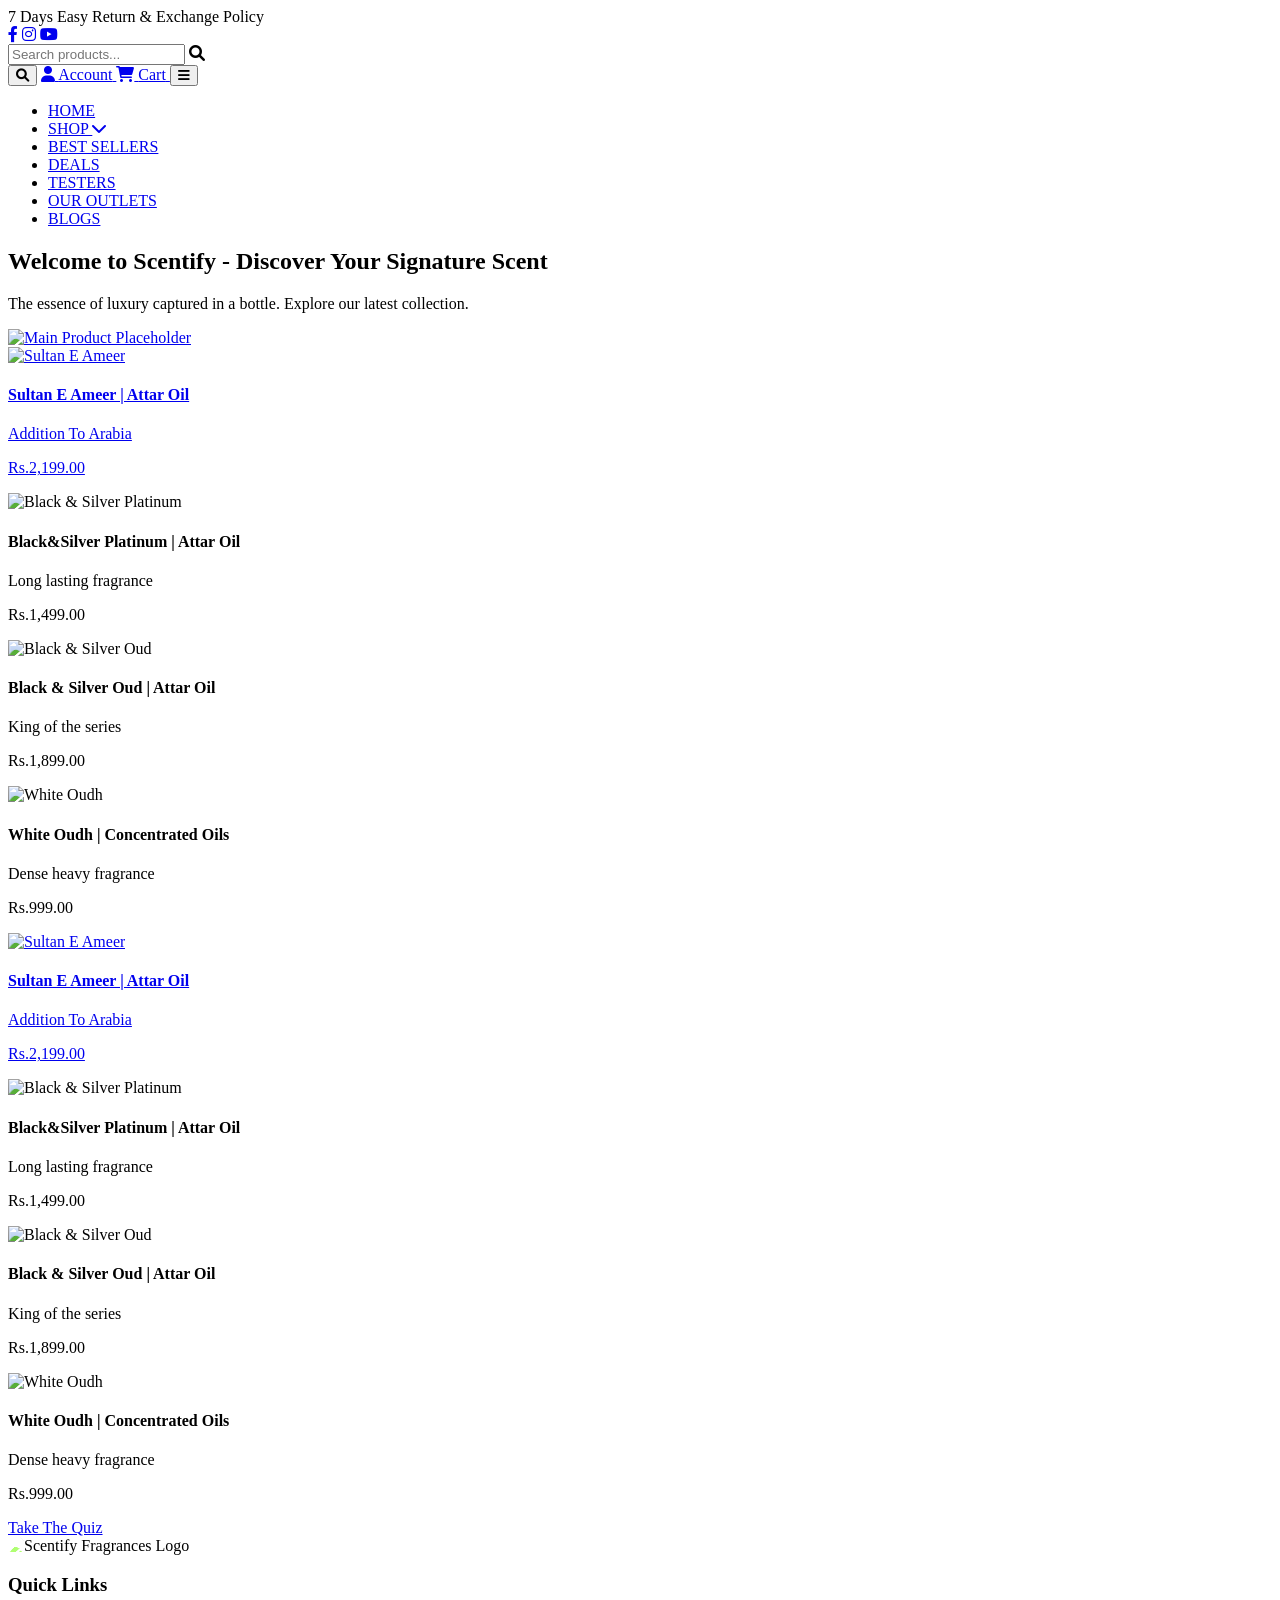
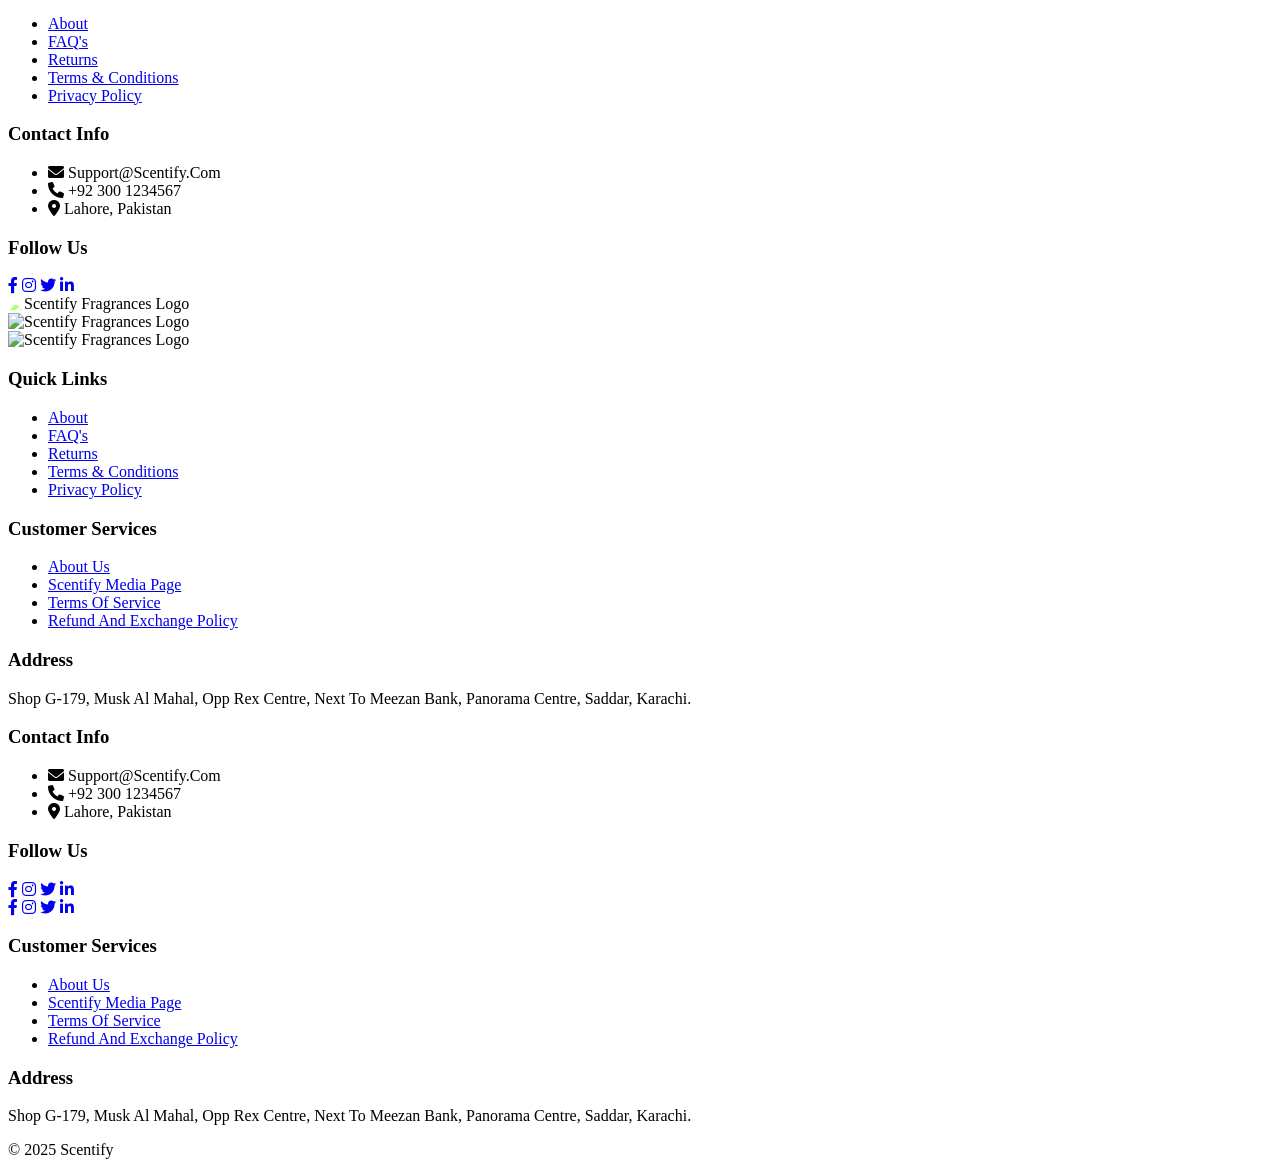
==== src/HTML/index.html @ beef15a5 "Restructure project folders" ====
<!DOCTYPE html>
<html lang="en">

<head>
    <meta charset="UTF-8">
    <meta name="viewport" content="width=device-width, initial-scale=1.0">
    <title>Scentify - Luxury Perfumes & Attars</title>
    <link rel="stylesheet" href="https://cdnjs.cloudflare.com/ajax/libs/font-awesome/6.0.0-beta3/css/all.min.css">
    <link rel="stylesheet" href="style.css">
    <script src="script.js"></script>
</head>

<body>

    <header id="fixed-header" class="fixed-header">
        <div class="announcement-bar">
            7 Days Easy Return & Exchange Policy
            <div class="social-icons-desktop">
                <a href="https://www.facebook.com/" aria-label="Facebook" class="transition"><i class="fab fa-facebook-f"></i></a>
                <a href="https://www.instagram.com/" aria-label="Instagram" class="transition"><i class="fab fa-instagram"></i></a>
                <a href="https://www.youtube.com/" aria-label="YouTube" class="transition"><i class="fab fa-youtube"></i></a>
            </div>
        </div>

        <div class="header-main">
            <div class="header-container">
                <div class="search-bar-desktop">
                    <div class="search-input-wrapper">
                        <input type="text" placeholder="Search products...">
                        <i class="fas fa-search"></i>
                    </div>
                </div>

                <div class="logo-wrapper">
                    <a href="Images/Logo remove crop.png"></a>
                </div>

                <div class="header-icons">
                    <button class="search-mobile-icon" aria-label="Open Search">
                        <i class="fas fa-search"></i>
                    </button>

                    <a href="#" class="icon-link">
                        <i class="fas fa-user"></i>
                        <span class="icon-label">Account</span>
                    </a>

                    <a href="#" class="icon-link cart-icon-wrapper">
                        <i class="fas fa-shopping-cart"></i>
                        <span class="icon-label">Cart</span>
                    </a>

                    <button class="menu-mobile-icon" aria-label="Open Menu">
                        <i class="fas fa-bars"></i>
                    </button>
                </div>
            </div>
        </div>

        <nav class="nav-links-desktop">
            <div class="nav-container">
                <ul class="nav-list">
                    <li><a href="#" onclick="showPage('home-page'); return false;">HOME</a></li>
                    <li><a href="#" class="dropdown-link">SHOP <i class="fas fa-chevron-down"></i></a></li>
                    <li><a href="#">BEST SELLERS</a></li>
                    <li><a href="#">DEALS</a></li>
                    <li><a href="#">TESTERS</a></li>
                    <li><a href="#">OUR OUTLETS</a></li>
                    <li><a href="#">BLOGS</a></li>
                </ul>
            </div>
        </nav>
    </header>


    <div id="main-content-area" class="main-content-area">

        <section id="home-page" class="content-page active">
            <div class="hero-section">
                <h1>Welcome to Scentify - Discover Your Signature Scent</h1>
                <p>The essence of luxury captured in a bottle. Explore our latest collection.</p>

                <a href="#">
                    <img src="Images/HP image.png" alt="Main Product Placeholder" class="hero-placeholder-image">
                </a>
            </div>
        </section>

    </div>

    <div class="suggestion-grid">
        <a href="Sultan_Ameer_Detail_Page.html" class="product-card">
        <div class="suggestion-grid">
                
                <!-- Product 1: Sultan E Ameer (Clickable to Detail Page) -->
                <a href="#" class="product-card" onclick="showPage('product-detail-page'); return false;">
                    <img src="Images/Sultan A1.webp" alt="Sultan E Ameer">
                    <div class="card-details">
                        <h4>Sultan E Ameer | Attar Oil</h4>
                        <p>Addition To Arabia</p>
                        <p class="price">Rs.2,199.00</p>
                    </div>
                </a>

                <!-- Product 2: Black & Silver Platinum (Non-clickable) -->
                <div class="product-card">
                    <img src="Images/Black & Silver Platinum.webp" alt="Black & Silver Platinum">
                    <div class="card-details">
                        <h4>Black&Silver Platinum | Attar Oil</h4>
                        <p>Long lasting fragrance</p>
                        <p class="price">Rs.1,499.00</p>
                    </div>
                </div>
                
                <!-- Product 3: Black & Silver Oud (Non-clickable) -->
                <div class="product-card">
                    <img src="Images/Black & Silver Oud.webp" alt="Black & Silver Oud">
                    <div class="card-details">
                        <h4>Black & Silver Oud | Attar Oil</h4>
                        <p>King of the series</p>
                        <p class="price">Rs.1,899.00</p>
                    </div>
                </div>

                <!-- Product 4: White Oudh (Non-clickable) -->
                <div class="product-card">
                    <img src="Images/White Oud.webp" alt="White Oudh">
                    <div class="card-details">
                        <h4>White Oudh | Concentrated Oils</h4>
                        <p>Dense heavy fragrance</p>
                        <p class="price">Rs.999.00</p>
                    </div>
                </div>
    <div class="suggestion-grid">
        <a href="Sultan_Ameer_Detail_Page.html" class="product-card">
            <img src="Images/Sultan A1.webp" alt="Sultan E Ameer">
            <div class="card-details">
                <h4>Sultan E Ameer | Attar Oil</h4>
                <p>Addition To Arabia</p>
                <p class="price">Rs.2,199.00</p>
            </div>
        </a>

        <div class="product-card">
            <img src="Images/Black & Silver Platinum.webp" alt="Black & Silver Platinum">
            <div class="card-details">
                <h4>Black&Silver Platinum | Attar Oil</h4>
                <p>Long lasting fragrance</p>
                <p class="price">Rs.1,499.00</p>
            </div>
        </div>

        <div class="product-card">
            <img src="Images/Black & Silver Oud.webp" alt="Black & Silver Oud">
            <div class="card-details">
                <h4>Black & Silver Oud | Attar Oil</h4>
                <p>King of the series</p>
                <p class="price">Rs.1,899.00</p>
            </div>
        </div>

        <div class="product-card">
            <img src="Images/White Oud.webp" alt="White Oudh">
            <div class="card-details">
                <h4>White Oudh | Concentrated Oils</h4>
                <p>Dense heavy fragrance</p>
                <p class="price">Rs.999.00</p>
            </div>
        </div>
    </div>

    <div class="quiz-button-container">
        <a href="quiz.html" class="quiz-button">
            Take The Quiz
        </a>
    </div>

    <footer class="main-footer">
        <div class="footer-logo">
            <img src="Images/Logo remove.png" alt="Scentify Fragrances Logo"
                style="filter: brightness(2); width: 150px; height: 50px;">
        </div>
        <div class="footer-section">
            <h3>Quick Links</h3>
            <ul>
                <li><a href="#">About</a></li>
                <li><a href="#">FAQ's</a></li>
                <li><a href="#">Returns</a></li>
                <li><a href="#">Terms & Conditions</a></li>
                <li><a href="#">Privacy Policy</a></li>
            </ul>
        </div>

        <div class="footer-section">
            <h3>Contact Info</h3>
            <ul>
                <li><i class="fas fa-envelope"></i> Support@Scentify.Com</li>
                <li><i class="fas fa-phone"></i> +92 300 1234567</li>
                <li><i class="fas fa-map-marker-alt"></i> Lahore, Pakistan</li>
            </ul>
            <h3>Follow Us</h3>
            <div class="social-links">
                <a href="#"><i class="fab fa-facebook-f"></i></a>
                <a href="#"><i class="fab fa-instagram"></i></a>
                <a href="#"><i class="fab fa-twitter"></i></a>
                <a href="#"><i class="fab fa-linkedin-in"></i></a>
            <div class="footer-logo">
                <!-- Placeholder for Scentify Logo/Branding -->
                <img src="https://placehold.co/150x50/000000/F7B322?text=Scentify+Fragrances" alt="Scentify Fragrances Logo" style="filter: brightness(2); width: 150px; height: 50px;">
            </div>
            <div class="footer-logo">
                <img src="Images/Logo remove.png" alt="Scentify Fragrances Logo">
            </div>
            <div class="footer-logo">
                <img src="Images/Logo remove.png" alt="Scentify Fragrances Logo">
            </div>
            <div class="footer-section">
                <h3>Quick Links</h3>
                <ul>
                    <li><a href="#">About</a></li>
                    <li><a href="#">FAQ's</a></li>
                    <li><a href="#">Returns</a></li>
                    <li><a href="#">Terms & Conditions</a></li>
                    <li><a href="#">Privacy Policy</a></li>
                </ul>
            </div>
        </div>
        <div class="footer-section">
            <h3>Customer Services</h3>
            <ul>
                <li><a href="#">About Us</a></li>
                <li><a href="#">Scentify Media Page</a></li>
                <li><a href="#">Terms Of Service</a></li>
                <li><a href="#">Refund And Exchange Policy</a></li>
            </ul>
        </div>

        <div class="footer-section address-section">
            <h3>Address</h3>
            <p>Shop G-179, Musk Al Mahal, Opp Rex Centre, Next To Meezan Bank, Panorama Centre, Saddar, Karachi.</p>
        </div>
        </div><div class="footer-section">
                <h3>Contact Info</h3>
                <ul>
                    <li><i class="fas fa-envelope"></i> Support@Scentify.Com</li>
                    <li><i class="fas fa-phone"></i> +92 300 1234567</li>
                    <li><i class="fas fa-map-marker-alt"></i> Lahore, Pakistan</li>
                </ul>
                <h3>Follow Us</h3>
                <div class="social-links">
                    <a href="#"><i class="fab fa-facebook-f"></i></a>
                    <a href="#"><i class="fab fa-instagram"></i></a>
                    <a href="#"><i class="fab fa-twitter"></i></a>
                    <a href="#"><i class="fab fa-linkedin-in"></i></a>
                </div>
            </div>
      <a href="www.facebook.com"><i class="fab fa-facebook-f"></i></a>
                    <a href="www.instagram.com"><i class="fab fa-instagram"></i></a>
                    <a href="www.twitter.com"><i class="fab fa-twitter"></i></a>
                    <a href="www.linkedin.com"><i class="fab fa-linkedin-in"></i></a>
                </div>
          </div>
  <div class="footer-section">
                <h3>Customer Services</h3>
                <ul>
                    <li><a href="#">About Us</a></li>
                    <li><a href="#">Scentify Media Page</a></li>
                    <li><a href="#">Terms Of Service</a></li>
                    <li><a href="#">Refund And Exchange Policy</a></li>
                </ul>
            </div>
            <div class="footer-section address-section">
                <h3>Address</h3>
                <p>Shop G-179, Musk Al Mahal, Opp Rex Centre, Next To Meezan Bank, Panorama Centre, Saddar, Karachi.</p>
            </div>
        </div>
        <div class="footer-bottom">
            <p>&copy; 2025 Scentify</p>
        </div>
    </footer>

</body>

</html>
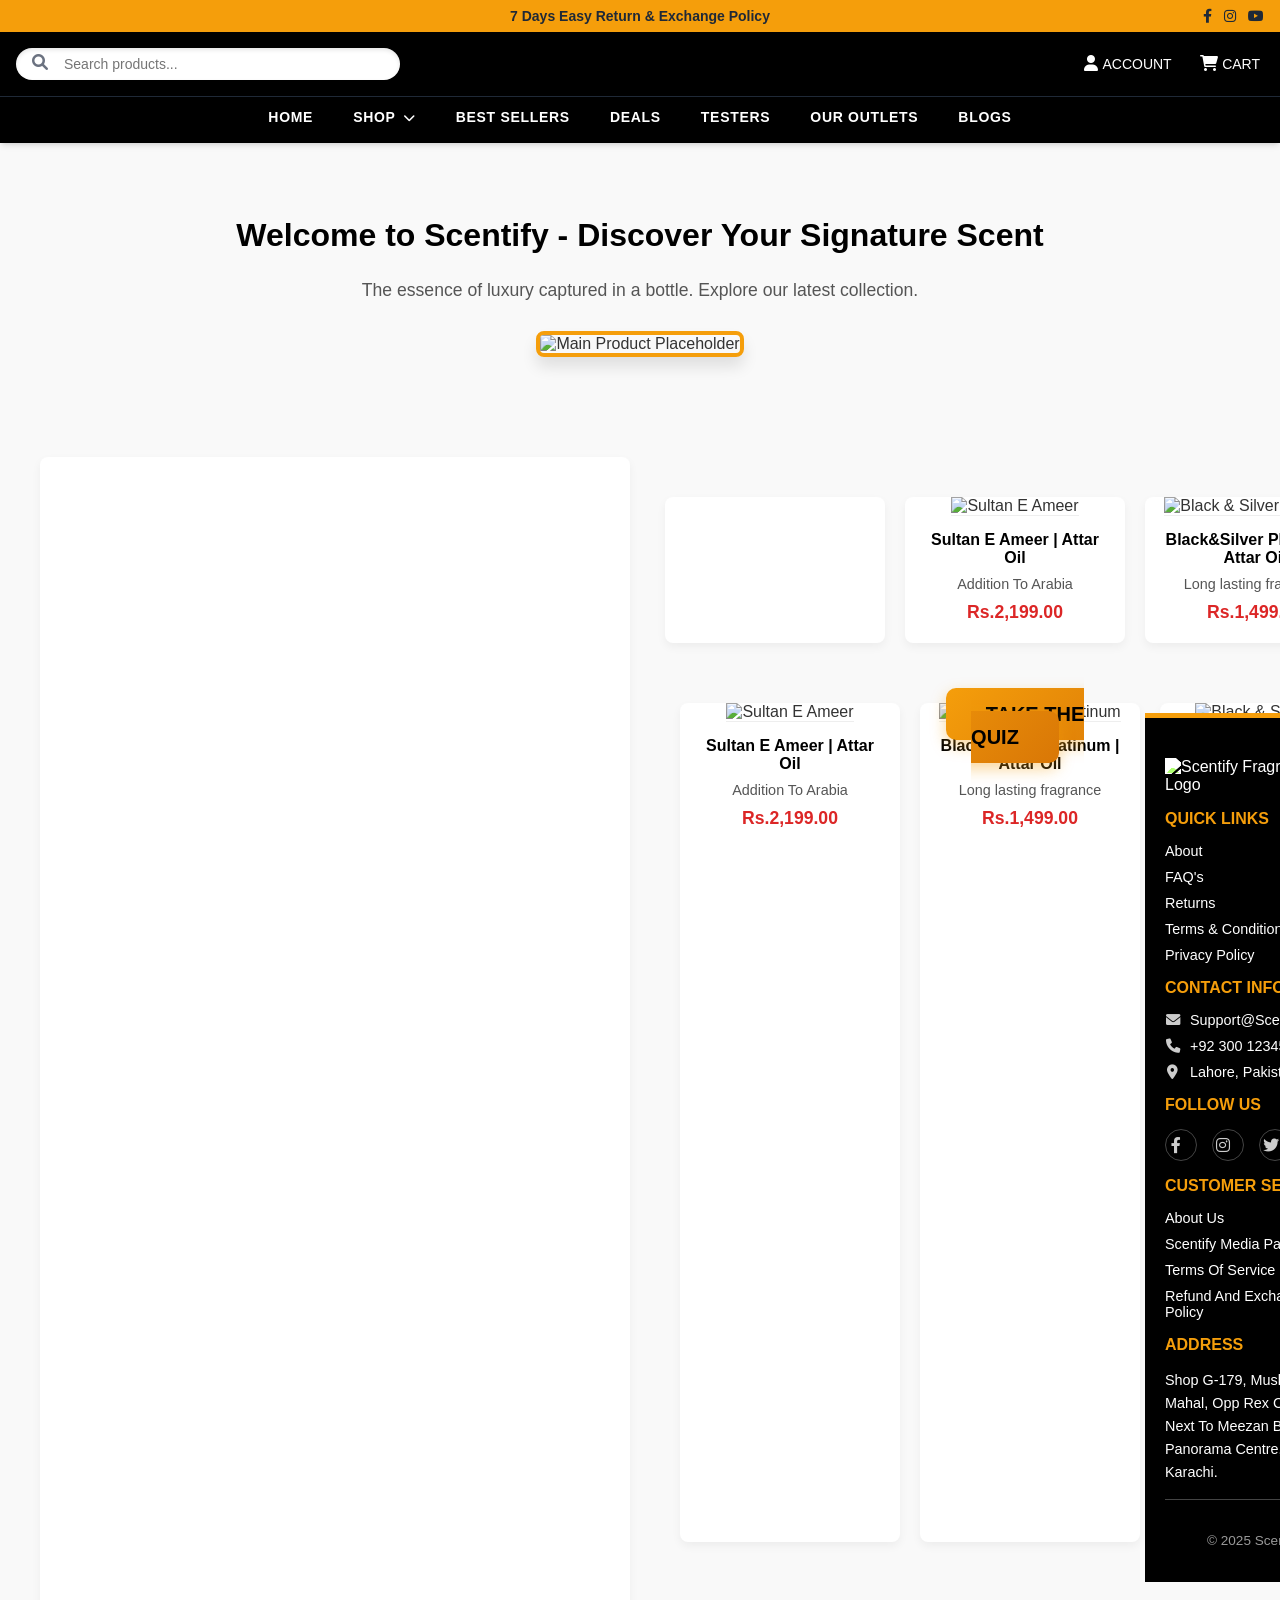
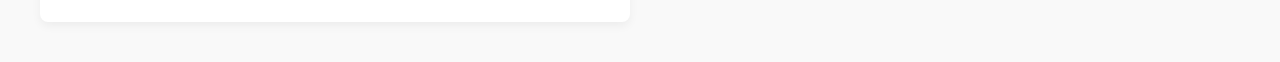
==== commit 7801ed76: ""Refactored folder paths links"" ====
--- a/src/HTML/index.html
+++ b/src/HTML/index.html
@@ -6,8 +6,8 @@
     <meta name="viewport" content="width=device-width, initial-scale=1.0">
     <title>Scentify - Luxury Perfumes & Attars</title>
     <link rel="stylesheet" href="https://cdnjs.cloudflare.com/ajax/libs/font-awesome/6.0.0-beta3/css/all.min.css">
-    <link rel="stylesheet" href="style.css">
-    <script src="script.js"></script>
+    <link rel="stylesheet" href="../CSS/style.css">
+    <script src="../JS/script.js"></script>
 </head>
 
 <body>
@@ -32,7 +32,7 @@
                 </div>
 
                 <div class="logo-wrapper">
-                    <a href="Images/Logo remove crop.png"></a>
+                    <a href="#"></a>
                 </div>
 
                 <div class="header-icons">
@@ -81,7 +81,7 @@
                 <p>The essence of luxury captured in a bottle. Explore our latest collection.</p>
 
                 <a href="#">
-                    <img src="Images/HP image.png" alt="Main Product Placeholder" class="hero-placeholder-image">
+                    <img src="../../Images/HP image.png" alt="Main Product Placeholder" class="hero-placeholder-image">
                 </a>
             </div>
         </section>
@@ -94,7 +94,7 @@
                 
                 <!-- Product 1: Sultan E Ameer (Clickable to Detail Page) -->
                 <a href="#" class="product-card" onclick="showPage('product-detail-page'); return false;">
-                    <img src="Images/Sultan A1.webp" alt="Sultan E Ameer">
+                    <img src="../../Images/Sultan A1.webp" alt="Sultan E Ameer">
                     <div class="card-details">
                         <h4>Sultan E Ameer | Attar Oil</h4>
                         <p>Addition To Arabia</p>
@@ -104,7 +104,7 @@
 
                 <!-- Product 2: Black & Silver Platinum (Non-clickable) -->
                 <div class="product-card">
-                    <img src="Images/Black & Silver Platinum.webp" alt="Black & Silver Platinum">
+                    <img src="../../Images/Black & Silver Platinum.webp" alt="Black & Silver Platinum">
                     <div class="card-details">
                         <h4>Black&Silver Platinum | Attar Oil</h4>
                         <p>Long lasting fragrance</p>
@@ -114,7 +114,7 @@
                 
                 <!-- Product 3: Black & Silver Oud (Non-clickable) -->
                 <div class="product-card">
-                    <img src="Images/Black & Silver Oud.webp" alt="Black & Silver Oud">
+                    <img src="../../Images/Black & Silver Oud.webp" alt="Black & Silver Oud">
                     <div class="card-details">
                         <h4>Black & Silver Oud | Attar Oil</h4>
                         <p>King of the series</p>
@@ -124,7 +124,7 @@
 
                 <!-- Product 4: White Oudh (Non-clickable) -->
                 <div class="product-card">
-                    <img src="Images/White Oud.webp" alt="White Oudh">
+                    <img src="../../Images/White Oud.webp" alt="White Oudh">
                     <div class="card-details">
                         <h4>White Oudh | Concentrated Oils</h4>
                         <p>Dense heavy fragrance</p>
@@ -133,7 +133,7 @@
                 </div>
     <div class="suggestion-grid">
         <a href="Sultan_Ameer_Detail_Page.html" class="product-card">
-            <img src="Images/Sultan A1.webp" alt="Sultan E Ameer">
+            <img src="../../Images/Sultan A1.webp" alt="Sultan E Ameer">
             <div class="card-details">
                 <h4>Sultan E Ameer | Attar Oil</h4>
                 <p>Addition To Arabia</p>
@@ -142,7 +142,7 @@
         </a>
 
         <div class="product-card">
-            <img src="Images/Black & Silver Platinum.webp" alt="Black & Silver Platinum">
+            <img src="../../Images/Black & Silver Platinum.webp" alt="Black & Silver Platinum">
             <div class="card-details">
                 <h4>Black&Silver Platinum | Attar Oil</h4>
                 <p>Long lasting fragrance</p>
@@ -151,7 +151,7 @@
         </div>
 
         <div class="product-card">
-            <img src="Images/Black & Silver Oud.webp" alt="Black & Silver Oud">
+            <img src="../../Images/Black & Silver Oud.webp" alt="Black & Silver Oud">
             <div class="card-details">
                 <h4>Black & Silver Oud | Attar Oil</h4>
                 <p>King of the series</p>
@@ -160,7 +160,7 @@
         </div>
 
         <div class="product-card">
-            <img src="Images/White Oud.webp" alt="White Oudh">
+            <img src="../../Images/White Oud.webp" alt="White Oudh">
             <div class="card-details">
                 <h4>White Oudh | Concentrated Oils</h4>
                 <p>Dense heavy fragrance</p>
@@ -177,7 +177,7 @@
 
     <footer class="main-footer">
         <div class="footer-logo">
-            <img src="Images/Logo remove.png" alt="Scentify Fragrances Logo"
+            <img src="../../Images/Logo remove.png" alt="Scentify Fragrances Logo"
                 style="filter: brightness(2); width: 150px; height: 50px;">
         </div>
         <div class="footer-section">
@@ -204,27 +204,9 @@
                 <a href="#"><i class="fab fa-instagram"></i></a>
                 <a href="#"><i class="fab fa-twitter"></i></a>
                 <a href="#"><i class="fab fa-linkedin-in"></i></a>
-            <div class="footer-logo">
-                <!-- Placeholder for Scentify Logo/Branding -->
-                <img src="https://placehold.co/150x50/000000/F7B322?text=Scentify+Fragrances" alt="Scentify Fragrances Logo" style="filter: brightness(2); width: 150px; height: 50px;">
-            </div>
-            <div class="footer-logo">
-                <img src="Images/Logo remove.png" alt="Scentify Fragrances Logo">
-            </div>
-            <div class="footer-logo">
-                <img src="Images/Logo remove.png" alt="Scentify Fragrances Logo">
-            </div>
-            <div class="footer-section">
-                <h3>Quick Links</h3>
-                <ul>
-                    <li><a href="#">About</a></li>
-                    <li><a href="#">FAQ's</a></li>
-                    <li><a href="#">Returns</a></li>
-                    <li><a href="#">Terms & Conditions</a></li>
-                    <li><a href="#">Privacy Policy</a></li>
-                </ul>
-            </div>
-        </div>
+            </div>
+        </div>
+
         <div class="footer-section">
             <h3>Customer Services</h3>
             <ul>
@@ -239,41 +221,7 @@
             <h3>Address</h3>
             <p>Shop G-179, Musk Al Mahal, Opp Rex Centre, Next To Meezan Bank, Panorama Centre, Saddar, Karachi.</p>
         </div>
-        </div><div class="footer-section">
-                <h3>Contact Info</h3>
-                <ul>
-                    <li><i class="fas fa-envelope"></i> Support@Scentify.Com</li>
-                    <li><i class="fas fa-phone"></i> +92 300 1234567</li>
-                    <li><i class="fas fa-map-marker-alt"></i> Lahore, Pakistan</li>
-                </ul>
-                <h3>Follow Us</h3>
-                <div class="social-links">
-                    <a href="#"><i class="fab fa-facebook-f"></i></a>
-                    <a href="#"><i class="fab fa-instagram"></i></a>
-                    <a href="#"><i class="fab fa-twitter"></i></a>
-                    <a href="#"><i class="fab fa-linkedin-in"></i></a>
-                </div>
-            </div>
-      <a href="www.facebook.com"><i class="fab fa-facebook-f"></i></a>
-                    <a href="www.instagram.com"><i class="fab fa-instagram"></i></a>
-                    <a href="www.twitter.com"><i class="fab fa-twitter"></i></a>
-                    <a href="www.linkedin.com"><i class="fab fa-linkedin-in"></i></a>
-                </div>
-          </div>
-  <div class="footer-section">
-                <h3>Customer Services</h3>
-                <ul>
-                    <li><a href="#">About Us</a></li>
-                    <li><a href="#">Scentify Media Page</a></li>
-                    <li><a href="#">Terms Of Service</a></li>
-                    <li><a href="#">Refund And Exchange Policy</a></li>
-                </ul>
-            </div>
-            <div class="footer-section address-section">
-                <h3>Address</h3>
-                <p>Shop G-179, Musk Al Mahal, Opp Rex Centre, Next To Meezan Bank, Panorama Centre, Saddar, Karachi.</p>
-            </div>
-        </div>
+
         <div class="footer-bottom">
             <p>&copy; 2025 Scentify</p>
         </div>
--- a/src/CSS/style.css
+++ b/src/CSS/style.css
@@ -0,0 +1,794 @@
+:root {
+            --color-primary: #f59e0b; /* Yellow/Gold Accent */
+            --color-dark: #000;
+            --color-light: #fff;
+            --color-gray: #1f2937; /* Dark Gray for borders/dividers */
+            --font-family-sans: 'Inter', sans-serif;
+        }
+
+        body {
+            font-family: var(--font-family-sans);
+            margin: 0;
+            padding-top: 150px; /* Space for fixed header */
+            background-color: #f9f9f9;
+            color: #333;
+        }
+
+        a {
+            text-decoration: none;
+            color: inherit;
+        }
+
+        ul {
+            list-style: none;
+            padding: 0;
+            margin: 0;
+        }
+
+        /* ========================================
+           1. HEADER STYLES (Fixed, Black/Gold)
+           ======================================== */
+        .fixed-header {
+            position: fixed;
+            top: 0;
+            left: 0;
+            right: 0;
+            z-index: 100;
+            box-shadow: 0 4px 6px -1px rgba(0, 0, 0, 0.1), 0 2px 4px -2px rgba(0, 0, 0, 0.1);
+        }
+
+        /* Top Announcement Bar */
+        .announcement-bar {
+            background-color: var(--color-primary);
+            padding: 8px 0;
+            text-align: center;
+            font-size: 0.875rem; /* text-sm */
+            font-weight: 600; /* font-semibold */
+            color: #1f2937; /* Dark text */
+            position: relative;
+        }
+
+        .social-icons-desktop {
+            position: absolute;
+            right: 16px;
+            top: 50%;
+            transform: translateY(-50%);
+            display: none;
+            align-items: center;
+            gap: 12px;
+            color: #1f2937;
+        }
+        
+        @media (min-width: 768px) {
+            .social-icons-desktop {
+                display: flex;
+            }
+        }
+
+        .social-icons-desktop a:hover {
+            opacity: 0.8;
+        }
+
+        /* Main Navigation Bar */
+        .header-main {
+            background-color: var(--color-dark);
+            padding: 16px 0;
+        }
+
+        .header-container {
+            max-width: 1280px;
+            margin: 0 auto;
+            padding: 0 16px;
+            display: flex;
+            justify-content: space-between;
+            align-items: center;
+        }
+
+        /* Search Bar (Desktop) */
+        .search-bar-desktop {
+            display: none;
+            width: 25%;
+            position: relative;
+        }
+
+        @media (min-width: 1024px) {
+            .search-bar-desktop {
+                display: block;
+            }
+        }
+
+        .search-bar-desktop input {
+            width: 100%;
+            background-color: var(--color-light);
+            color: #111;
+            border-radius: 9999px; /* rounded-full */
+            padding: 8px 24px;
+            padding-left: 48px;
+            font-size: 0.875rem;
+            border: none;
+            outline: none;
+            box-shadow: inset 0 2px 4px rgba(0, 0, 0, 0.1);
+        }
+
+        .search-bar-desktop .fa-search {
+            position: absolute;
+            left: 16px;
+            top: 50%;
+            transform: translateY(-50%);
+            height: 20px;
+            width: 20px;
+            color: #6b7280; /* text-gray-500 */
+        }
+
+        /* Logo */
+        .logo-wrapper {
+            display: flex;
+            justify-content: center;
+            flex-grow: 1;
+        }
+        
+        @media (min-width: 1024px) {
+            .logo-wrapper {
+                flex-grow: 0;
+            }
+        }
+        
+        .logo-text {
+            font-size: 1.875rem; /* text-3xl */
+            font-weight: 800; /* font-extrabold */
+            color: var(--color-light);
+            letter-spacing: 0.05em; /* tracking-widest */
+        }
+
+        .logo-text span {
+            color: var(--color-primary);
+        }
+
+        /* Icons Group */
+        .header-icons {
+            display: flex;
+            align-items: center;
+            gap: 20px;
+            color: var(--color-light);
+            font-size: 1rem;
+        }
+
+        .header-icons a, .header-icons button {
+            color: var(--color-light);
+            background: none;
+            border: none;
+            cursor: pointer;
+            padding: 4px;
+            transition: color 150ms;
+        }
+
+        .header-icons a:hover, .header-icons button:hover {
+            color: var(--color-primary);
+        }
+        
+        .header-icons .icon-label {
+            display: none;
+            font-size: 0.875rem;
+            text-transform: uppercase;
+            font-weight: 500;
+        }
+        
+        @media (min-width: 640px) {
+            .header-icons .icon-label {
+                display: inline;
+            }
+        }
+
+        /* Cart Badge */
+        .cart-icon-wrapper {
+            position: relative;
+        }
+        
+        .cart-count {
+            position: absolute;
+            top: -4px;
+            right: -4px;
+            background-color: #dc2626; /* red-600 */
+            color: var(--color-light);
+            font-size: 0.75rem; /* text-xs */
+            font-weight: 700;
+            width: 16px;
+            height: 16px;
+            display: flex;
+            align-items: center;
+            justify-content: center;
+            border-radius: 9999px;
+        }
+
+        .suggestion-grid {
+            max-width: 1200px;
+            margin: 40px auto;
+            padding: 0 15px;
+            display: grid;
+            grid-template-columns: repeat(auto-fit, minmax(220px, 1fr));
+            gap: 20px;
+        }
+
+        .product-card {
+            background-color: var(--color-light);
+            border-radius: 8px;
+            overflow: hidden;
+            box-shadow: 0 4px 10px rgba(0, 0, 0, 0.05);
+            transition: transform 0.3s ease, box-shadow 0.3s ease;
+            text-align: center;
+        }
+        
+        .product-card:hover {
+            transform: translateY(-5px);
+            box-shadow: 0 8px 20px rgba(0, 0, 0, 0.1);
+        }
+
+        .product-card img {
+            width: 100%;
+            height: 200px;
+            object-fit: cover;
+            border-bottom: 1px solid #eee;
+        }
+
+        .card-details {
+            padding: 15px;
+        }
+
+        .card-details h4 {
+            font-size: 1rem;
+            font-weight: 600;
+            margin: 0 0 5px 0;
+            color: var(--color-dark);
+            height: 40px;
+            overflow: hidden;
+        }
+
+        .card-details p {
+            font-size: 0.9rem;
+            color: #555;
+            margin: 5px 0;
+        }
+
+        .card-details .price {
+            font-size: 1.1rem;
+            font-weight: bold;
+            color: #dc2626; /* Red Price */
+            margin-top: 10px;
+        }
+
+        /* Quiz Button Styling (HINDI: Quiz Button की स्टाइलिंग) */
+        .quiz-button-container {
+            text-align: center;
+            margin: 40px 0 60px;
+            padding: 0 15px;
+        }
+
+        .quiz-button {
+            padding: 15px 40px;
+            font-size: 1.25rem;
+            font-weight: 700;
+            background: linear-gradient(135deg, var(--color-primary), #d97706);
+            color: var(--color-dark);
+            border: none;
+            border-radius: 10px;
+            cursor: pointer;
+            box-shadow: 0 6px 15px rgba(245, 158, 11, 0.4);
+            transition: all 0.3s ease;
+            text-transform: uppercase;
+        }
+
+        .quiz-button:hover {
+            background: linear-gradient(135deg, #d97706, var(--color-primary));
+            color: var(--color-light); /* Hover par text white ho jaye */
+            transform: scale(1.05) translateY(-2px);
+            box-shadow: 0 8px 20px rgba(245, 158, 11, 0.6);
+        }
+        
+        /* Mobile Specific Icons */
+        .search-mobile-icon, .menu-mobile-icon {
+            display: block;
+        }
+        
+        @media (min-width: 1024px) {
+            .search-mobile-icon, .menu-mobile-icon {
+                display: none;
+            }
+        }
+
+        /* Navigation Links (Desktop Only) */
+        .nav-links-desktop {
+            background-color: var(--color-dark);
+            color: var(--color-light);
+            font-size: 0.875rem;
+            font-weight: 600;
+            text-transform: uppercase;
+            letter-spacing: 0.05em;
+            display: none;
+            border-top: 1px solid var(--color-gray);
+        }
+        
+        @media (min-width: 1024px) {
+            .nav-links-desktop {
+                display: block;
+            }
+        }
+
+        .nav-list {
+            max-width: 1280px;
+            margin: 0 auto;
+            padding: 12px 16px;
+            display: flex;
+            justify-content: center;
+            gap: 40px;
+        }
+
+        .nav-list a {
+            padding-bottom: 4px;
+            border-bottom: 2px solid transparent;
+            transition: color 150ms, border-color 150ms;
+        }
+
+        .nav-list a:hover {
+            color: var(--color-primary);
+            border-color: var(--color-primary);
+        }
+        
+        .nav-list li {
+            display: flex;
+            align-items: center;
+        }
+        
+        .nav-list i {
+            margin-left: 4px;
+            font-size: 0.75rem;
+        }
+
+
+        /* ========================================
+           2. MAIN CONTENT AREA STYLES
+           ======================================== */
+        .main-content-area {
+            padding-top: 20px; /* Additional spacing below the header */
+        }
+        
+        .content-page {
+            display: none;
+            padding: 20px 0;
+        }
+        
+        .content-page.active {
+            display: block;
+        }
+
+        /* Home Page Styles */
+        .hero-section {
+            max-width: 1000px;
+            margin: 0 auto;
+            text-align: center;
+            padding: 0 15px 40px;
+        }
+        
+        .hero-section h1 {
+            font-size: 2rem;
+            font-weight: bold;
+            color: var(--color-dark);
+        }
+        
+        .hero-section p {
+            font-size: 1.1rem;
+            color: #555;
+            margin-bottom: 30px;
+        }
+        
+        .hero-placeholder-image {
+            max-width: 100%;
+            height: auto;
+            border-radius: 8px;
+            box-shadow: 0 10px 15px rgba(0, 0, 0, 0.1);
+            border: 4px solid var(--color-primary);
+            transition: transform 0.3s ease;
+        }
+
+        .hero-placeholder-image:hover {
+            transform: scale(1.01);
+        }
+
+        /* Product Detail Page Styles */
+        .product-page-container {
+            max-width: 1200px;
+            margin: 0 auto;
+            padding: 20px;
+        }
+
+        .product-info-grid {
+            display: grid;
+            grid-template-columns: 1fr;
+            gap: 30px;
+        }
+        
+        @media (min-width: 768px) {
+            .product-info-grid {
+                grid-template-columns: 40% 1fr;
+            }
+        }
+
+        /* Product Gallery */
+        .product-gallery {
+            display: flex;
+            gap: 15px;
+        }
+
+        .thumbnail-selector {
+            display: flex;
+            flex-direction: column;
+            gap: 10px;
+        }
+
+        .thumbnail-image {
+            width: 70px;
+            height: 70px;
+            object-fit: cover;
+            border: 2px solid #ddd;
+            border-radius: 6px;
+            cursor: pointer;
+            opacity: 0.7;
+            transition: opacity 0.2s, border-color 0.2s;
+        }
+
+        .thumbnail-image.active {
+            border-color: var(--color-primary);
+            opacity: 1;
+        }
+
+        .main-image-wrapper {
+            flex-grow: 1;
+        }
+
+        .main-product-image {
+            width: 100%;
+            height: auto;
+            max-height: 500px;
+            object-fit: contain;
+            border-radius: 8px;
+            box-shadow: 0 0 20px rgba(0, 0, 0, 0.1);
+        }
+
+        /* Product Details */
+        .product-details {
+            padding: 20px;
+            border: 1px solid #eee;
+            border-radius: 8px;
+            background-color: var(--color-light);
+        }
+
+        .product-title {
+            font-size: 1.75rem;
+            font-weight: 700;
+            margin-top: 0;
+            color: var(--color-dark);
+        }
+
+        .product-tag {
+            font-size: 1rem;
+            color: #555;
+            margin-bottom: 15px;
+        }
+
+        .gold-star {
+            color: var(--color-primary);
+            margin-left: 5px;
+        }
+
+        .price-section {
+            margin: 20px 0;
+        }
+
+        .old-price {
+            text-decoration: line-through;
+            color: #999;
+            font-size: 1.1rem;
+            margin-right: 15px;
+        }
+
+        .current-price {
+            color: #dc2626; /* red */
+            font-size: 1.7rem;
+            font-weight: bold;
+        }
+
+        /* Quantity Control */
+        .quantity-control-wrapper {
+            margin-bottom: 30px;
+            display: flex;
+            align-items: center;
+            gap: 15px;
+        }
+
+        .quantity-label {
+            font-weight: 600;
+            color: var(--color-dark);
+        }
+
+        .quantity-input-group {
+            display: flex;
+            border: 1px solid #ccc;
+            border-radius: 6px;
+            overflow: hidden;
+        }
+
+        .qty-btn {
+            background-color: #f0f0f0;
+            border: none;
+            padding: 10px 15px;
+            cursor: pointer;
+            font-size: 1.1rem;
+            font-weight: bold;
+            transition: background-color 0.1s;
+        }
+
+        .qty-btn:hover {
+            background-color: #ddd;
+        }
+
+        .qty-input {
+            width: 50px;
+            text-align: center;
+            border: none;
+            outline: none;
+            font-size: 1rem;
+            padding: 10px 0;
+        }
+
+        /* Product Features */
+        .product-features p {
+            display: flex;
+            align-items: center;
+            gap: 10px;
+            margin-bottom: 10px;
+            font-size: 0.95rem;
+            color: #555;
+        }
+
+        .icon-gold {
+            color: var(--color-primary);
+        }
+
+        /* Action Buttons */
+        .action-buttons {
+            display: flex;
+            flex-direction: column;
+            gap: 15px;
+            margin-top: 30px;
+        }
+
+        .add-to-cart-btn, .buy-now-btn {
+            padding: 15px;
+            border: none;
+            border-radius: 8px;
+            font-size: 1.1rem;
+            font-weight: bold;
+            text-transform: uppercase;
+            cursor: pointer;
+            transition: transform 0.2s, opacity 0.2s;
+        }
+
+        .add-to-cart-btn {
+            background-color: #333;
+            color: var(--color-light);
+        }
+
+        .buy-now-btn {
+            background-color: var(--color-primary);
+            color: var(--color-dark);
+        }
+
+        .add-to-cart-btn:hover, .buy-now-btn:hover {
+            transform: translateY(-2px);
+            opacity: 0.9;
+        }
+        
+        /* Description and Specs Tabs */
+        .details-section {
+            margin-top: 40px;
+            background-color: var(--color-light);
+            padding: 20px;
+            border-radius: 8px;
+            box-shadow: 0 2px 5px rgba(0, 0, 0, 0.05);
+        }
+
+        .tab-header {
+            display: flex;
+            border-bottom: 2px solid #eee;
+            margin-bottom: 20px;
+        }
+
+        .tab-button {
+            padding: 15px 25px;
+            background: none;
+            border: none;
+            cursor: pointer;
+            font-size: 1.1rem;
+            font-weight: 600;
+            color: #666;
+            border-bottom: 3px solid transparent;
+            transition: color 0.2s, border-bottom-color 0.2s;
+        }
+
+        .tab-button.active {
+            color: var(--color-primary);
+            border-bottom-color: var(--color-primary);
+        }
+
+        .tab-content {
+            display: none;
+            line-height: 1.6;
+        }
+
+        .tab-content.active {
+            display: block;
+        }
+
+        .tab-content ul {
+            padding-left: 20px;
+            list-style: disc;
+        }
+
+        /* Related Products */
+        .related-products {
+            margin-top: 50px;
+            padding: 20px 0;
+        }
+
+        .section-heading {
+            text-align: center;
+            font-size: 2rem;
+            color: var(--color-dark);
+            margin-bottom: 30px;
+        }
+
+        .related-products-grid {
+            display: grid;
+            grid-template-columns: repeat(auto-fit, minmax(200px, 1fr));
+            gap: 20px;
+        }
+
+        .related-product-card {
+            background-color: var(--color-light);
+            border: 1px solid #eee;
+            border-radius: 8px;
+            padding: 15px;
+            text-align: center;
+            box-shadow: 0 4px 6px rgba(0, 0, 0, 0.05);
+            transition: box-shadow 0.3s, transform 0.3s;
+        }
+
+        .related-product-card:hover {
+            box-shadow: 0 8px 12px rgba(0, 0, 0, 0.1);
+            transform: translateY(-5px);
+        }
+
+        .related-product-image {
+            max-width: 100%;
+            height: 150px;
+            object-fit: contain;
+            margin-bottom: 10px;
+            border-radius: 4px;
+        }
+
+        .related-product-title {
+            font-weight: 600;
+            font-size: 0.95rem;
+            height: 40px;
+            overflow: hidden;
+            color: #333;
+        }
+
+        .related-product-price {
+            font-size: 1.1rem;
+            font-weight: bold;
+            color: var(--color-dark);
+            margin: 5px 0;
+        }
+
+        .related-product-qty {
+            font-size: 0.85rem;
+            color: #777;
+        }
+
+        /* ========================================
+           3. FOOTER STYLES (Copied from the previous image)
+           ======================================== */
+        .main-footer {
+            background-color: var(--color-dark);
+            color: var(--color-light);
+            padding: 40px 20px 0;
+            border-top: 5px solid var(--color-primary);
+            margin-top: 50px;
+        }
+
+        .footer-content {
+            max-width: 1200px;
+            margin: 0 auto;
+            display: grid;
+            grid-template-columns: repeat(auto-fit, minmax(150px, 1fr));
+            gap: 30px;
+            padding-bottom: 30px;
+        }
+        
+        @media (max-width: 768px) {
+            .footer-content {
+                grid-template-columns: 1fr 1fr; /* 2 columns on mobile/tablet */
+            }
+            .footer-logo {
+                grid-column: span 2; /* Logo takes full width on small screens */
+                text-align: center;
+            }
+        }
+
+        .footer-section h3 {
+            color: var(--color-primary);
+            font-size: 1rem;
+            margin-bottom: 15px;
+            text-transform: uppercase;
+            font-weight: 700;
+        }
+
+        .footer-section li {
+            font-size: 0.9rem;
+            margin-bottom: 10px;
+            display: flex;
+            align-items: center;
+        }
+
+        .footer-section i {
+            margin-right: 10px;
+            width: 15px; /* Fixed width for alignment */
+            text-align: center;
+            color: #ccc;
+        }
+
+        .footer-section a {
+            transition: color 0.2s;
+        }
+        
+        .footer-section a:hover {
+            color: var(--color-primary);
+        }
+
+        .address-section p {
+            line-height: 1.6;
+            font-size: 0.9rem;
+        }
+
+        .social-links {
+            display: flex;
+            gap: 15px;
+            margin-top: 15px;
+        }
+
+        .social-links a {
+            display: inline-flex;
+            width: 30px;
+            height: 30px;
+            align-items: center;
+            justify-content: center;
+            border-radius: 50%;
+            border: 1px solid #444;
+            transition: background-color 0.2s;
+        }
+
+        .social-links a:hover {
+            background-color: var(--color-primary);
+            color: var(--color-dark);
+            border-color: var(--color-primary);
+        }
+        
+        .footer-bottom {
+            max-width: 1200px;
+            margin: 0 auto;
+            text-align: center;
+            padding: 20px 0;
+            border-top: 1px solid #444;
+            font-size: 0.85rem;
+            color: #999;
+      }
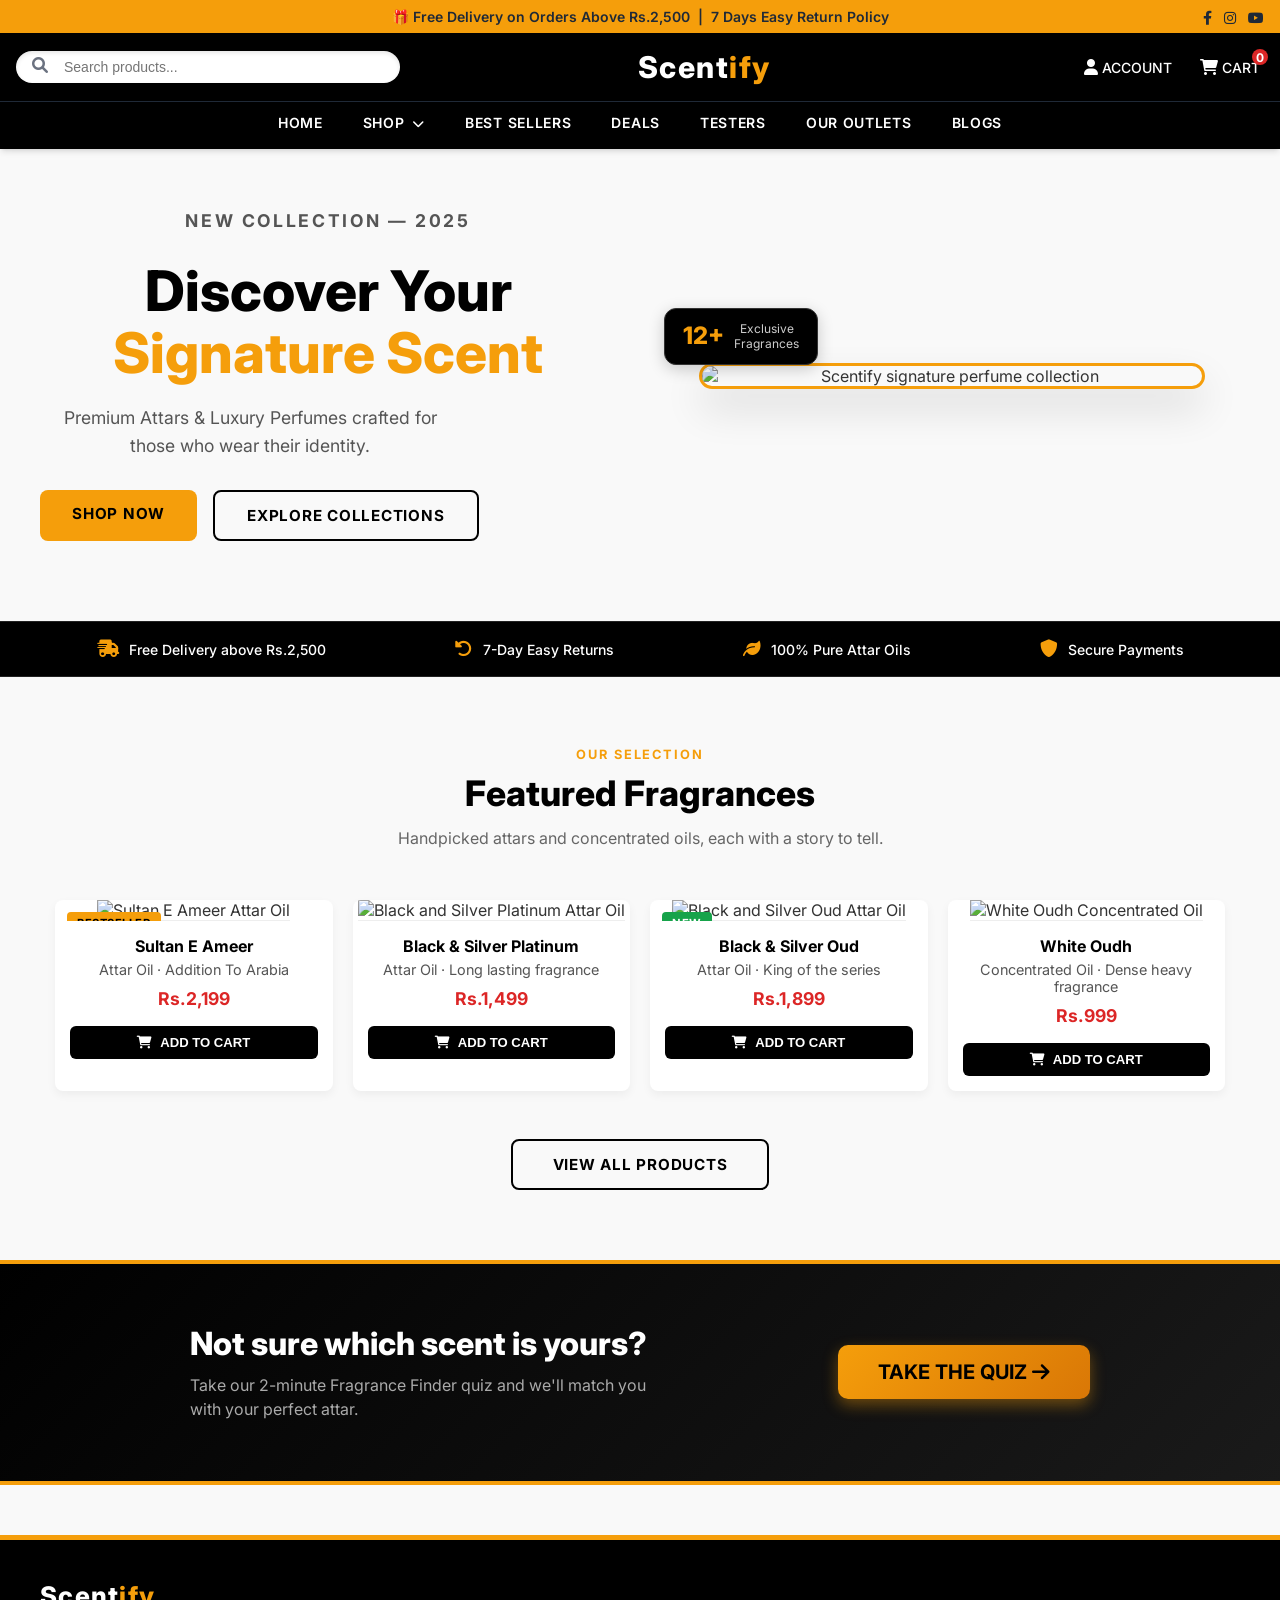
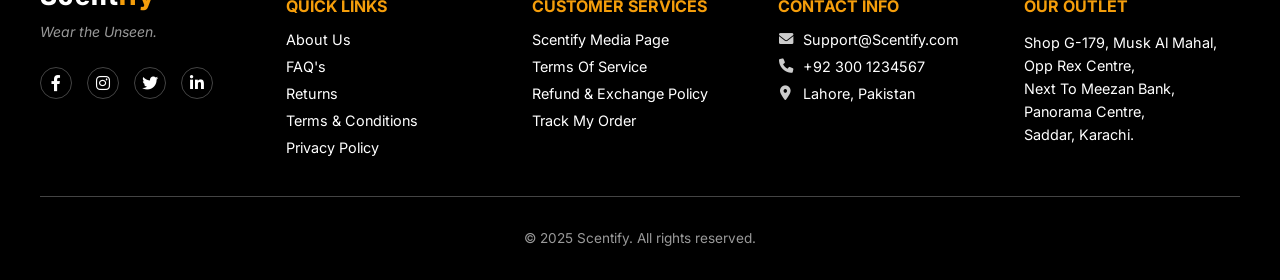
==== commit 7800ae08: ""Updated the checkout page and added a new style to the CSS file. Removed the header page as it is n" ====
--- a/src/HTML/index.html
+++ b/src/HTML/index.html
@@ -2,231 +2,281 @@
 <html lang="en">
 
 <head>
-    <meta charset="UTF-8">
-    <meta name="viewport" content="width=device-width, initial-scale=1.0">
-    <title>Scentify - Luxury Perfumes & Attars</title>
-    <link rel="stylesheet" href="https://cdnjs.cloudflare.com/ajax/libs/font-awesome/6.0.0-beta3/css/all.min.css">
-    <link rel="stylesheet" href="../CSS/style.css">
-    <script src="../JS/script.js"></script>
+  <meta charset="UTF-8">
+  <meta name="viewport" content="width=device-width, initial-scale=1.0">
+  <meta name="description" content="Scentify – Premium Attars & Luxury Perfumes from Lahore, Pakistan. Discover your signature scent.">
+  <title>Scentify – Luxury Perfumes & Attars</title>
+  <link rel="preconnect" href="https://fonts.googleapis.com">
+  <link rel="preconnect" href="https://fonts.gstatic.com" crossorigin>
+  <link href="https://fonts.googleapis.com/css2?family=Inter:wght@400;500;600;700;800&display=swap" rel="stylesheet">
+  <link rel="stylesheet" href="https://cdnjs.cloudflare.com/ajax/libs/font-awesome/6.0.0-beta3/css/all.min.css">
+  <link rel="stylesheet" href="../CSS/style.css">
 </head>
 
 <body>
 
-    <header id="fixed-header" class="fixed-header">
-        <div class="announcement-bar">
-            7 Days Easy Return & Exchange Policy
-            <div class="social-icons-desktop">
-                <a href="https://www.facebook.com/" aria-label="Facebook" class="transition"><i class="fab fa-facebook-f"></i></a>
-                <a href="https://www.instagram.com/" aria-label="Instagram" class="transition"><i class="fab fa-instagram"></i></a>
-                <a href="https://www.youtube.com/" aria-label="YouTube" class="transition"><i class="fab fa-youtube"></i></a>
-            </div>
-        </div>
-
-        <div class="header-main">
-            <div class="header-container">
-                <div class="search-bar-desktop">
-                    <div class="search-input-wrapper">
-                        <input type="text" placeholder="Search products...">
-                        <i class="fas fa-search"></i>
-                    </div>
-                </div>
-
-                <div class="logo-wrapper">
-                    <a href="#"></a>
-                </div>
-
-                <div class="header-icons">
-                    <button class="search-mobile-icon" aria-label="Open Search">
-                        <i class="fas fa-search"></i>
-                    </button>
-
-                    <a href="#" class="icon-link">
-                        <i class="fas fa-user"></i>
-                        <span class="icon-label">Account</span>
-                    </a>
-
-                    <a href="#" class="icon-link cart-icon-wrapper">
-                        <i class="fas fa-shopping-cart"></i>
-                        <span class="icon-label">Cart</span>
-                    </a>
-
-                    <button class="menu-mobile-icon" aria-label="Open Menu">
-                        <i class="fas fa-bars"></i>
-                    </button>
-                </div>
-            </div>
-        </div>
-
-        <nav class="nav-links-desktop">
-            <div class="nav-container">
-                <ul class="nav-list">
-                    <li><a href="#" onclick="showPage('home-page'); return false;">HOME</a></li>
-                    <li><a href="#" class="dropdown-link">SHOP <i class="fas fa-chevron-down"></i></a></li>
-                    <li><a href="#">BEST SELLERS</a></li>
-                    <li><a href="#">DEALS</a></li>
-                    <li><a href="#">TESTERS</a></li>
-                    <li><a href="#">OUR OUTLETS</a></li>
-                    <li><a href="#">BLOGS</a></li>
-                </ul>
-            </div>
-        </nav>
-    </header>
-
-
-    <div id="main-content-area" class="main-content-area">
-
-        <section id="home-page" class="content-page active">
-            <div class="hero-section">
-                <h1>Welcome to Scentify - Discover Your Signature Scent</h1>
-                <p>The essence of luxury captured in a bottle. Explore our latest collection.</p>
-
-                <a href="#">
-                    <img src="../../Images/HP image.png" alt="Main Product Placeholder" class="hero-placeholder-image">
-                </a>
-            </div>
-        </section>
-
-    </div>
-
-    <div class="suggestion-grid">
+  <!-- ===================== HEADER ===================== -->
+  <header id="fixed-header" class="fixed-header">
+
+    <div class="announcement-bar">
+      <span>🎁 Free Delivery on Orders Above Rs.2,500 &nbsp;|&nbsp; 7 Days Easy Return Policy</span>
+      <div class="social-icons-desktop">
+        <a href="https://www.facebook.com/" aria-label="Facebook"><i class="fab fa-facebook-f"></i></a>
+        <a href="https://www.instagram.com/" aria-label="Instagram"><i class="fab fa-instagram"></i></a>
+        <a href="https://www.youtube.com/" aria-label="YouTube"><i class="fab fa-youtube"></i></a>
+      </div>
+    </div>
+
+    <div class="header-main">
+      <div class="header-container">
+
+        <!-- Desktop Search -->
+        <div class="search-bar-desktop">
+          <div class="search-input-wrapper">
+            <label for="desktop-search" class="sr-only">Search products</label>
+            <input id="desktop-search" type="text" placeholder="Search products...">
+            <i class="fas fa-search" aria-hidden="true"></i>
+          </div>
+        </div>
+
+        <!-- Logo -->
+        <div class="logo-wrapper">
+          <a href="index.html" aria-label="Scentify Home" class="logo-text">
+            Scent<span>ify</span>
+          </a>
+        </div>
+
+        <!-- Header Icons -->
+        <div class="header-icons">
+          <button class="search-mobile-icon" aria-label="Open Search">
+            <i class="fas fa-search" aria-hidden="true"></i>
+          </button>
+          <a href="#" class="icon-link" aria-label="My Account">
+            <i class="fas fa-user" aria-hidden="true"></i>
+            <span class="icon-label">Account</span>
+          </a>
+          <a href="#" class="icon-link cart-icon-wrapper" aria-label="Shopping Cart, 0 items">
+            <i class="fas fa-shopping-cart" aria-hidden="true"></i>
+            <span class="icon-label">Cart</span>
+            <span class="cart-count" aria-live="polite">0</span>
+          </a>
+          <button class="menu-mobile-icon" aria-label="Open Menu">
+            <i class="fas fa-bars" aria-hidden="true"></i>
+          </button>
+        </div>
+
+      </div>
+    </div>
+
+    <nav class="nav-links-desktop" aria-label="Main Navigation">
+      <div class="nav-container">
+        <ul class="nav-list">
+          <li><a href="index.html">HOME</a></li>
+          <li><a href="#" class="dropdown-link">SHOP <i class="fas fa-chevron-down" aria-hidden="true"></i></a></li>
+          <li><a href="#">BEST SELLERS</a></li>
+          <li><a href="#">DEALS</a></li>
+          <li><a href="#">TESTERS</a></li>
+          <li><a href="#">OUR OUTLETS</a></li>
+          <li><a href="#">BLOGS</a></li>
+        </ul>
+      </div>
+    </nav>
+
+  </header>
+
+  <!-- ===================== MAIN ===================== -->
+  <main id="main-content">
+
+    <!-- HERO SECTION -->
+    <section class="hero-section" aria-label="Hero Banner">
+      <div class="hero-content">
+        <p class="hero-eyebrow">New Collection — 2025</p>
+        <h1>Discover Your<br><span>Signature Scent</span></h1>
+        <p class="hero-subtitle">Premium Attars & Luxury Perfumes crafted for those who wear their identity.</p>
+        <div class="hero-cta-group">
+          <a href="#" class="btn-primary">Shop Now</a>
+          <a href="#" class="btn-secondary">Explore Collections</a>
+        </div>
+      </div>
+      <div class="hero-image-wrapper">
+        <img src="../Images/HP image.png" alt="Scentify signature perfume collection" class="hero-placeholder-image">
+        <div class="hero-badge">
+          <span class="badge-number">12+</span>
+          <span class="badge-label">Exclusive<br>Fragrances</span>
+        </div>
+      </div>
+    </section>
+
+    <!-- TRUST BAR -->
+    <div class="trust-bar" aria-label="Why choose Scentify">
+      <div class="trust-bar-inner">
+        <div class="trust-item">
+          <i class="fas fa-shipping-fast" aria-hidden="true"></i>
+          <span>Free Delivery above Rs.2,500</span>
+        </div>
+        <div class="trust-item">
+          <i class="fas fa-undo-alt" aria-hidden="true"></i>
+          <span>7-Day Easy Returns</span>
+        </div>
+        <div class="trust-item">
+          <i class="fas fa-leaf" aria-hidden="true"></i>
+          <span>100% Pure Attar Oils</span>
+        </div>
+        <div class="trust-item">
+          <i class="fas fa-shield-alt" aria-hidden="true"></i>
+          <span>Secure Payments</span>
+        </div>
+      </div>
+    </div>
+
+    <!-- FEATURED PRODUCTS -->
+    <section class="products-section" aria-labelledby="products-heading">
+      <div class="section-header">
+        <p class="section-eyebrow">Our Selection</p>
+        <h2 id="products-heading" class="section-heading">Featured Fragrances</h2>
+        <p class="section-subtext">Handpicked attars and concentrated oils, each with a story to tell.</p>
+      </div>
+
+      <div class="suggestion-grid">
+
         <a href="Sultan_Ameer_Detail_Page.html" class="product-card">
-        <div class="suggestion-grid">
-                
-                <!-- Product 1: Sultan E Ameer (Clickable to Detail Page) -->
-                <a href="#" class="product-card" onclick="showPage('product-detail-page'); return false;">
-                    <img src="../../Images/Sultan A1.webp" alt="Sultan E Ameer">
-                    <div class="card-details">
-                        <h4>Sultan E Ameer | Attar Oil</h4>
-                        <p>Addition To Arabia</p>
-                        <p class="price">Rs.2,199.00</p>
-                    </div>
-                </a>
-
-                <!-- Product 2: Black & Silver Platinum (Non-clickable) -->
-                <div class="product-card">
-                    <img src="../../Images/Black & Silver Platinum.webp" alt="Black & Silver Platinum">
-                    <div class="card-details">
-                        <h4>Black&Silver Platinum | Attar Oil</h4>
-                        <p>Long lasting fragrance</p>
-                        <p class="price">Rs.1,499.00</p>
-                    </div>
-                </div>
-                
-                <!-- Product 3: Black & Silver Oud (Non-clickable) -->
-                <div class="product-card">
-                    <img src="../../Images/Black & Silver Oud.webp" alt="Black & Silver Oud">
-                    <div class="card-details">
-                        <h4>Black & Silver Oud | Attar Oil</h4>
-                        <p>King of the series</p>
-                        <p class="price">Rs.1,899.00</p>
-                    </div>
-                </div>
-
-                <!-- Product 4: White Oudh (Non-clickable) -->
-                <div class="product-card">
-                    <img src="../../Images/White Oud.webp" alt="White Oudh">
-                    <div class="card-details">
-                        <h4>White Oudh | Concentrated Oils</h4>
-                        <p>Dense heavy fragrance</p>
-                        <p class="price">Rs.999.00</p>
-                    </div>
-                </div>
-    <div class="suggestion-grid">
-        <a href="Sultan_Ameer_Detail_Page.html" class="product-card">
-            <img src="../../Images/Sultan A1.webp" alt="Sultan E Ameer">
-            <div class="card-details">
-                <h4>Sultan E Ameer | Attar Oil</h4>
-                <p>Addition To Arabia</p>
-                <p class="price">Rs.2,199.00</p>
-            </div>
-        </a>
-
-        <div class="product-card">
-            <img src="../../Images/Black & Silver Platinum.webp" alt="Black & Silver Platinum">
-            <div class="card-details">
-                <h4>Black&Silver Platinum | Attar Oil</h4>
-                <p>Long lasting fragrance</p>
-                <p class="price">Rs.1,499.00</p>
-            </div>
-        </div>
-
-        <div class="product-card">
-            <img src="../../Images/Black & Silver Oud.webp" alt="Black & Silver Oud">
-            <div class="card-details">
-                <h4>Black & Silver Oud | Attar Oil</h4>
-                <p>King of the series</p>
-                <p class="price">Rs.1,899.00</p>
-            </div>
-        </div>
-
-        <div class="product-card">
-            <img src="../../Images/White Oud.webp" alt="White Oudh">
-            <div class="card-details">
-                <h4>White Oudh | Concentrated Oils</h4>
-                <p>Dense heavy fragrance</p>
-                <p class="price">Rs.999.00</p>
-            </div>
-        </div>
-    </div>
-
-    <div class="quiz-button-container">
-        <a href="quiz.html" class="quiz-button">
-            Take The Quiz
-        </a>
-    </div>
-
-    <footer class="main-footer">
-        <div class="footer-logo">
-            <img src="../../Images/Logo remove.png" alt="Scentify Fragrances Logo"
-                style="filter: brightness(2); width: 150px; height: 50px;">
-        </div>
-        <div class="footer-section">
-            <h3>Quick Links</h3>
-            <ul>
-                <li><a href="#">About</a></li>
-                <li><a href="#">FAQ's</a></li>
-                <li><a href="#">Returns</a></li>
-                <li><a href="#">Terms & Conditions</a></li>
-                <li><a href="#">Privacy Policy</a></li>
-            </ul>
-        </div>
-
-        <div class="footer-section">
-            <h3>Contact Info</h3>
-            <ul>
-                <li><i class="fas fa-envelope"></i> Support@Scentify.Com</li>
-                <li><i class="fas fa-phone"></i> +92 300 1234567</li>
-                <li><i class="fas fa-map-marker-alt"></i> Lahore, Pakistan</li>
-            </ul>
-            <h3>Follow Us</h3>
-            <div class="social-links">
-                <a href="#"><i class="fab fa-facebook-f"></i></a>
-                <a href="#"><i class="fab fa-instagram"></i></a>
-                <a href="#"><i class="fab fa-twitter"></i></a>
-                <a href="#"><i class="fab fa-linkedin-in"></i></a>
-            </div>
-        </div>
-
-        <div class="footer-section">
-            <h3>Customer Services</h3>
-            <ul>
-                <li><a href="#">About Us</a></li>
-                <li><a href="#">Scentify Media Page</a></li>
-                <li><a href="#">Terms Of Service</a></li>
-                <li><a href="#">Refund And Exchange Policy</a></li>
-            </ul>
-        </div>
-
-        <div class="footer-section address-section">
-            <h3>Address</h3>
-            <p>Shop G-179, Musk Al Mahal, Opp Rex Centre, Next To Meezan Bank, Panorama Centre, Saddar, Karachi.</p>
-        </div>
-
-        <div class="footer-bottom">
-            <p>&copy; 2025 Scentify</p>
-        </div>
-    </footer>
-
+          <div class="product-card-image-wrapper">
+            <img src="../Images/Sultan A1.webp" alt="Sultan E Ameer Attar Oil" loading="lazy">
+            <span class="product-badge">Bestseller</span>
+          </div>
+          <div class="card-details">
+            <h3>Sultan E Ameer</h3>
+            <p class="card-category">Attar Oil · Addition To Arabia</p>
+            <p class="price">Rs.2,199</p>
+            <button class="card-cart-btn" aria-label="Add Sultan E Ameer to cart">
+              <i class="fas fa-shopping-cart" aria-hidden="true"></i> Add to Cart
+            </button>
+          </div>
+        </a>
+
+        <a href="#" class="product-card">
+          <div class="product-card-image-wrapper">
+            <img src="../Images/Black & Silver Platinum.webp" alt="Black and Silver Platinum Attar Oil" loading="lazy">
+          </div>
+          <div class="card-details">
+            <h3>Black &amp; Silver Platinum</h3>
+            <p class="card-category">Attar Oil · Long lasting fragrance</p>
+            <p class="price">Rs.1,499</p>
+            <button class="card-cart-btn" aria-label="Add Black and Silver Platinum to cart">
+              <i class="fas fa-shopping-cart" aria-hidden="true"></i> Add to Cart
+            </button>
+          </div>
+        </a>
+
+        <a href="#" class="product-card">
+          <div class="product-card-image-wrapper">
+            <img src="../Images/Black & Silver Oud.webp" alt="Black and Silver Oud Attar Oil" loading="lazy">
+            <span class="product-badge new-badge">New</span>
+          </div>
+          <div class="card-details">
+            <h3>Black &amp; Silver Oud</h3>
+            <p class="card-category">Attar Oil · King of the series</p>
+            <p class="price">Rs.1,899</p>
+            <button class="card-cart-btn" aria-label="Add Black and Silver Oud to cart">
+              <i class="fas fa-shopping-cart" aria-hidden="true"></i> Add to Cart
+            </button>
+          </div>
+        </a>
+
+        <a href="#" class="product-card">
+          <div class="product-card-image-wrapper">
+            <img src="../Images/White Oud.webp" alt="White Oudh Concentrated Oil" loading="lazy">
+          </div>
+          <div class="card-details">
+            <h3>White Oudh</h3>
+            <p class="card-category">Concentrated Oil · Dense heavy fragrance</p>
+            <p class="price">Rs.999</p>
+            <button class="card-cart-btn" aria-label="Add White Oudh to cart">
+              <i class="fas fa-shopping-cart" aria-hidden="true"></i> Add to Cart
+            </button>
+          </div>
+        </a>
+
+      </div>
+
+      <div class="view-all-wrapper">
+        <a href="#" class="btn-outline">View All Products</a>
+      </div>
+    </section>
+
+    <!-- QUIZ CTA BANNER -->
+    <section class="quiz-banner" aria-label="Fragrance Finder Quiz">
+      <div class="quiz-banner-inner">
+        <div class="quiz-banner-text">
+          <h2>Not sure which scent is yours?</h2>
+          <p>Take our 2-minute Fragrance Finder quiz and we'll match you with your perfect attar.</p>
+        </div>
+        <a href="quiz.html" class="quiz-button">Take The Quiz <i class="fas fa-arrow-right" aria-hidden="true"></i></a>
+      </div>
+    </section>
+
+  </main>
+
+  <!-- ===================== FOOTER ===================== -->
+  <footer class="main-footer" aria-label="Site Footer">
+    <div class="footer-content">
+
+      <div class="footer-brand">
+        <a href="index.html" class="logo-text footer-logo-text" aria-label="Scentify Home">
+          Scent<span>ify</span>
+        </a>
+        <p class="footer-tagline">Wear the Unseen.</p>
+        <div class="social-links" aria-label="Follow us">
+          <a href="https://www.facebook.com/" aria-label="Facebook"><i class="fab fa-facebook-f" aria-hidden="true"></i></a>
+          <a href="https://www.instagram.com/" aria-label="Instagram"><i class="fab fa-instagram" aria-hidden="true"></i></a>
+          <a href="https://twitter.com/" aria-label="Twitter"><i class="fab fa-twitter" aria-hidden="true"></i></a>
+          <a href="https://www.linkedin.com/" aria-label="LinkedIn"><i class="fab fa-linkedin-in" aria-hidden="true"></i></a>
+        </div>
+      </div>
+
+      <div class="footer-section">
+        <h3>Quick Links</h3>
+        <ul>
+          <li><a href="#">About Us</a></li>
+          <li><a href="#">FAQ's</a></li>
+          <li><a href="#">Returns</a></li>
+          <li><a href="#">Terms &amp; Conditions</a></li>
+          <li><a href="#">Privacy Policy</a></li>
+        </ul>
+      </div>
+
+      <div class="footer-section">
+        <h3>Customer Services</h3>
+        <ul>
+          <li><a href="#">Scentify Media Page</a></li>
+          <li><a href="#">Terms Of Service</a></li>
+          <li><a href="#">Refund &amp; Exchange Policy</a></li>
+          <li><a href="#">Track My Order</a></li>
+        </ul>
+      </div>
+
+      <div class="footer-section">
+        <h3>Contact Info</h3>
+        <ul>
+          <li><i class="fas fa-envelope" aria-hidden="true"></i> Support@Scentify.com</li>
+          <li><i class="fas fa-phone" aria-hidden="true"></i> +92 300 1234567</li>
+          <li><i class="fas fa-map-marker-alt" aria-hidden="true"></i> Lahore, Pakistan</li>
+        </ul>
+      </div>
+
+      <div class="footer-section address-section">
+        <h3>Our Outlet</h3>
+        <p>Shop G-179, Musk Al Mahal, Opp Rex Centre,<br>Next To Meezan Bank, Panorama Centre,<br>Saddar, Karachi.</p>
+      </div>
+
+    </div>
+
+    <div class="footer-bottom">
+      <p>&copy; 2025 Scentify. All rights reserved.</p>
+    </div>
+  </footer>
+
+  <script src="../JS/script.js" defer></script>
 </body>
 
 </html>
--- a/src/CSS/style.css
+++ b/src/CSS/style.css
@@ -1,794 +1,1980 @@
 :root {
-            --color-primary: #f59e0b; /* Yellow/Gold Accent */
-            --color-dark: #000;
-            --color-light: #fff;
-            --color-gray: #1f2937; /* Dark Gray for borders/dividers */
-            --font-family-sans: 'Inter', sans-serif;
-        }
-
-        body {
-            font-family: var(--font-family-sans);
-            margin: 0;
-            padding-top: 150px; /* Space for fixed header */
-            background-color: #f9f9f9;
-            color: #333;
-        }
-
-        a {
-            text-decoration: none;
-            color: inherit;
-        }
-
-        ul {
-            list-style: none;
-            padding: 0;
-            margin: 0;
-        }
-
-        /* ========================================
+    --color-primary: #f59e0b;
+    /* Yellow/Gold Accent */
+    --color-dark: #000;
+    --color-light: #fff;
+    --color-gray: #1f2937;
+    /* Dark Gray for borders/dividers */
+    --font-family-sans: 'Inter', sans-serif;
+}
+
+body {
+    font-family: var(--font-family-sans);
+    margin: 0;
+    padding-top: 150px;
+    /* Space for fixed header */
+    background-color: #f9f9f9;
+    color: #333;
+}
+
+a {
+    text-decoration: none;
+    color: inherit;
+}
+
+ul {
+    list-style: none;
+    padding: 0;
+    margin: 0;
+}
+
+/* ========================================
            1. HEADER STYLES (Fixed, Black/Gold)
            ======================================== */
-        .fixed-header {
-            position: fixed;
-            top: 0;
-            left: 0;
-            right: 0;
-            z-index: 100;
-            box-shadow: 0 4px 6px -1px rgba(0, 0, 0, 0.1), 0 2px 4px -2px rgba(0, 0, 0, 0.1);
-        }
-
-        /* Top Announcement Bar */
-        .announcement-bar {
-            background-color: var(--color-primary);
-            padding: 8px 0;
-            text-align: center;
-            font-size: 0.875rem; /* text-sm */
-            font-weight: 600; /* font-semibold */
-            color: #1f2937; /* Dark text */
-            position: relative;
-        }
-
-        .social-icons-desktop {
-            position: absolute;
-            right: 16px;
-            top: 50%;
-            transform: translateY(-50%);
-            display: none;
-            align-items: center;
-            gap: 12px;
-            color: #1f2937;
-        }
-        
-        @media (min-width: 768px) {
-            .social-icons-desktop {
-                display: flex;
-            }
-        }
-
-        .social-icons-desktop a:hover {
-            opacity: 0.8;
-        }
-
-        /* Main Navigation Bar */
-        .header-main {
-            background-color: var(--color-dark);
-            padding: 16px 0;
-        }
-
-        .header-container {
-            max-width: 1280px;
-            margin: 0 auto;
-            padding: 0 16px;
-            display: flex;
-            justify-content: space-between;
-            align-items: center;
-        }
-
-        /* Search Bar (Desktop) */
-        .search-bar-desktop {
-            display: none;
-            width: 25%;
-            position: relative;
-        }
-
-        @media (min-width: 1024px) {
-            .search-bar-desktop {
-                display: block;
-            }
-        }
-
-        .search-bar-desktop input {
-            width: 100%;
-            background-color: var(--color-light);
-            color: #111;
-            border-radius: 9999px; /* rounded-full */
-            padding: 8px 24px;
-            padding-left: 48px;
-            font-size: 0.875rem;
-            border: none;
-            outline: none;
-            box-shadow: inset 0 2px 4px rgba(0, 0, 0, 0.1);
-        }
-
-        .search-bar-desktop .fa-search {
-            position: absolute;
-            left: 16px;
-            top: 50%;
-            transform: translateY(-50%);
-            height: 20px;
-            width: 20px;
-            color: #6b7280; /* text-gray-500 */
-        }
-
-        /* Logo */
-        .logo-wrapper {
-            display: flex;
-            justify-content: center;
-            flex-grow: 1;
-        }
-        
-        @media (min-width: 1024px) {
-            .logo-wrapper {
-                flex-grow: 0;
-            }
-        }
-        
-        .logo-text {
-            font-size: 1.875rem; /* text-3xl */
-            font-weight: 800; /* font-extrabold */
-            color: var(--color-light);
-            letter-spacing: 0.05em; /* tracking-widest */
-        }
-
-        .logo-text span {
-            color: var(--color-primary);
-        }
-
-        /* Icons Group */
-        .header-icons {
-            display: flex;
-            align-items: center;
-            gap: 20px;
-            color: var(--color-light);
-            font-size: 1rem;
-        }
-
-        .header-icons a, .header-icons button {
-            color: var(--color-light);
-            background: none;
-            border: none;
-            cursor: pointer;
-            padding: 4px;
-            transition: color 150ms;
-        }
-
-        .header-icons a:hover, .header-icons button:hover {
-            color: var(--color-primary);
-        }
-        
-        .header-icons .icon-label {
-            display: none;
-            font-size: 0.875rem;
-            text-transform: uppercase;
-            font-weight: 500;
-        }
-        
-        @media (min-width: 640px) {
-            .header-icons .icon-label {
-                display: inline;
-            }
-        }
-
-        /* Cart Badge */
-        .cart-icon-wrapper {
-            position: relative;
-        }
-        
-        .cart-count {
-            position: absolute;
-            top: -4px;
-            right: -4px;
-            background-color: #dc2626; /* red-600 */
-            color: var(--color-light);
-            font-size: 0.75rem; /* text-xs */
-            font-weight: 700;
-            width: 16px;
-            height: 16px;
-            display: flex;
-            align-items: center;
-            justify-content: center;
-            border-radius: 9999px;
-        }
-
-        .suggestion-grid {
-            max-width: 1200px;
-            margin: 40px auto;
-            padding: 0 15px;
-            display: grid;
-            grid-template-columns: repeat(auto-fit, minmax(220px, 1fr));
-            gap: 20px;
-        }
-
-        .product-card {
-            background-color: var(--color-light);
-            border-radius: 8px;
-            overflow: hidden;
-            box-shadow: 0 4px 10px rgba(0, 0, 0, 0.05);
-            transition: transform 0.3s ease, box-shadow 0.3s ease;
-            text-align: center;
-        }
-        
-        .product-card:hover {
-            transform: translateY(-5px);
-            box-shadow: 0 8px 20px rgba(0, 0, 0, 0.1);
-        }
-
-        .product-card img {
-            width: 100%;
-            height: 200px;
-            object-fit: cover;
-            border-bottom: 1px solid #eee;
-        }
-
-        .card-details {
-            padding: 15px;
-        }
-
-        .card-details h4 {
-            font-size: 1rem;
-            font-weight: 600;
-            margin: 0 0 5px 0;
-            color: var(--color-dark);
-            height: 40px;
-            overflow: hidden;
-        }
-
-        .card-details p {
-            font-size: 0.9rem;
-            color: #555;
-            margin: 5px 0;
-        }
-
-        .card-details .price {
-            font-size: 1.1rem;
-            font-weight: bold;
-            color: #dc2626; /* Red Price */
-            margin-top: 10px;
-        }
-
-        /* Quiz Button Styling (HINDI: Quiz Button की स्टाइलिंग) */
-        .quiz-button-container {
-            text-align: center;
-            margin: 40px 0 60px;
-            padding: 0 15px;
-        }
-
-        .quiz-button {
-            padding: 15px 40px;
-            font-size: 1.25rem;
-            font-weight: 700;
-            background: linear-gradient(135deg, var(--color-primary), #d97706);
-            color: var(--color-dark);
-            border: none;
-            border-radius: 10px;
-            cursor: pointer;
-            box-shadow: 0 6px 15px rgba(245, 158, 11, 0.4);
-            transition: all 0.3s ease;
-            text-transform: uppercase;
-        }
-
-        .quiz-button:hover {
-            background: linear-gradient(135deg, #d97706, var(--color-primary));
-            color: var(--color-light); /* Hover par text white ho jaye */
-            transform: scale(1.05) translateY(-2px);
-            box-shadow: 0 8px 20px rgba(245, 158, 11, 0.6);
-        }
-        
-        /* Mobile Specific Icons */
-        .search-mobile-icon, .menu-mobile-icon {
-            display: block;
-        }
-        
-        @media (min-width: 1024px) {
-            .search-mobile-icon, .menu-mobile-icon {
-                display: none;
-            }
-        }
-
-        /* Navigation Links (Desktop Only) */
-        .nav-links-desktop {
-            background-color: var(--color-dark);
-            color: var(--color-light);
-            font-size: 0.875rem;
-            font-weight: 600;
-            text-transform: uppercase;
-            letter-spacing: 0.05em;
-            display: none;
-            border-top: 1px solid var(--color-gray);
-        }
-        
-        @media (min-width: 1024px) {
-            .nav-links-desktop {
-                display: block;
-            }
-        }
-
-        .nav-list {
-            max-width: 1280px;
-            margin: 0 auto;
-            padding: 12px 16px;
-            display: flex;
-            justify-content: center;
-            gap: 40px;
-        }
-
-        .nav-list a {
-            padding-bottom: 4px;
-            border-bottom: 2px solid transparent;
-            transition: color 150ms, border-color 150ms;
-        }
-
-        .nav-list a:hover {
-            color: var(--color-primary);
-            border-color: var(--color-primary);
-        }
-        
-        .nav-list li {
-            display: flex;
-            align-items: center;
-        }
-        
-        .nav-list i {
-            margin-left: 4px;
-            font-size: 0.75rem;
-        }
-
-
-        /* ========================================
+.fixed-header {
+    position: fixed;
+    top: 0;
+    left: 0;
+    right: 0;
+    z-index: 100;
+    box-shadow: 0 4px 6px -1px rgba(0, 0, 0, 0.1), 0 2px 4px -2px rgba(0, 0, 0, 0.1);
+}
+
+/* Top Announcement Bar */
+.announcement-bar {
+    background-color: var(--color-primary);
+    padding: 8px 0;
+    text-align: center;
+    font-size: 0.875rem;
+    /* text-sm */
+    font-weight: 600;
+    /* font-semibold */
+    color: #1f2937;
+    /* Dark text */
+    position: relative;
+}
+
+.social-icons-desktop {
+    position: absolute;
+    right: 16px;
+    top: 50%;
+    transform: translateY(-50%);
+    display: none;
+    align-items: center;
+    gap: 12px;
+    color: #1f2937;
+}
+
+@media (min-width: 768px) {
+    .social-icons-desktop {
+        display: flex;
+    }
+}
+
+.social-icons-desktop a:hover {
+    opacity: 0.8;
+}
+
+/* Main Navigation Bar */
+.header-main {
+    background-color: var(--color-dark);
+    padding: 16px 0;
+}
+
+.header-container {
+    max-width: 1280px;
+    margin: 0 auto;
+    padding: 0 16px;
+    display: flex;
+    justify-content: space-between;
+    align-items: center;
+}
+
+/* Search Bar (Desktop) */
+.search-bar-desktop {
+    display: none;
+    width: 25%;
+    position: relative;
+}
+
+@media (min-width: 1024px) {
+    .search-bar-desktop {
+        display: block;
+    }
+}
+
+.search-bar-desktop input {
+    width: 100%;
+    background-color: var(--color-light);
+    color: #111;
+    border-radius: 9999px;
+    /* rounded-full */
+    padding: 8px 24px;
+    padding-left: 48px;
+    font-size: 0.875rem;
+    border: none;
+    outline: none;
+    box-shadow: inset 0 2px 4px rgba(0, 0, 0, 0.1);
+}
+
+.search-bar-desktop .fa-search {
+    position: absolute;
+    left: 16px;
+    top: 50%;
+    transform: translateY(-50%);
+    height: 20px;
+    width: 20px;
+    color: #6b7280;
+    /* text-gray-500 */
+}
+
+/* Logo */
+.logo-wrapper {
+    display: flex;
+    justify-content: center;
+    flex-grow: 1;
+}
+
+@media (min-width: 1024px) {
+    .logo-wrapper {
+        flex-grow: 0;
+    }
+}
+
+.logo-text {
+    font-size: 1.875rem;
+    /* text-3xl */
+    font-weight: 800;
+    /* font-extrabold */
+    color: var(--color-light);
+    letter-spacing: 0.05em;
+    /* tracking-widest */
+}
+
+.logo-text span {
+    color: var(--color-primary);
+}
+
+/* Icons Group */
+.header-icons {
+    display: flex;
+    align-items: center;
+    gap: 20px;
+    color: var(--color-light);
+    font-size: 1rem;
+}
+
+.header-icons a,
+.header-icons button {
+    color: var(--color-light);
+    background: none;
+    border: none;
+    cursor: pointer;
+    padding: 4px;
+    transition: color 150ms;
+}
+
+.header-icons a:hover,
+.header-icons button:hover {
+    color: var(--color-primary);
+}
+
+.header-icons .icon-label {
+    display: none;
+    font-size: 0.875rem;
+    text-transform: uppercase;
+    font-weight: 500;
+}
+
+@media (min-width: 640px) {
+    .header-icons .icon-label {
+        display: inline;
+    }
+}
+
+/* Cart Badge */
+.cart-icon-wrapper {
+    position: relative;
+}
+
+.cart-count {
+    position: absolute;
+    top: -4px;
+    right: -4px;
+    background-color: #dc2626;
+    /* red-600 */
+    color: var(--color-light);
+    font-size: 0.75rem;
+    /* text-xs */
+    font-weight: 700;
+    width: 16px;
+    height: 16px;
+    display: flex;
+    align-items: center;
+    justify-content: center;
+    border-radius: 9999px;
+}
+
+.suggestion-grid {
+    max-width: 1200px;
+    margin: 40px auto;
+    padding: 0 15px;
+    display: grid;
+    grid-template-columns: repeat(auto-fit, minmax(220px, 1fr));
+    gap: 20px;
+}
+
+.product-card {
+    background-color: var(--color-light);
+    border-radius: 8px;
+    overflow: hidden;
+    box-shadow: 0 4px 10px rgba(0, 0, 0, 0.05);
+    transition: transform 0.3s ease, box-shadow 0.3s ease;
+    text-align: center;
+}
+
+.product-card:hover {
+    transform: translateY(-5px);
+    box-shadow: 0 8px 20px rgba(0, 0, 0, 0.1);
+}
+
+.product-card img {
+    width: 100%;
+    height: 200px;
+    object-fit: cover;
+    border-bottom: 1px solid #eee;
+}
+
+.card-details {
+    padding: 15px;
+}
+
+.card-details h4 {
+    font-size: 1rem;
+    font-weight: 600;
+    margin: 0 0 5px 0;
+    color: var(--color-dark);
+    height: 40px;
+    overflow: hidden;
+}
+
+.card-details p {
+    font-size: 0.9rem;
+    color: #555;
+    margin: 5px 0;
+}
+
+.card-details .price {
+    font-size: 1.1rem;
+    font-weight: bold;
+    color: #dc2626;
+    /* Red Price */
+    margin-top: 10px;
+}
+
+/* Quiz Button Styling (HINDI: Quiz Button की स्टाइलिंग) */
+.quiz-button-container {
+    text-align: center;
+    margin: 40px 0 60px;
+    padding: 0 15px;
+}
+
+.quiz-button {
+    padding: 15px 40px;
+    font-size: 1.25rem;
+    font-weight: 700;
+    background: linear-gradient(135deg, var(--color-primary), #d97706);
+    color: var(--color-dark);
+    border: none;
+    border-radius: 10px;
+    cursor: pointer;
+    box-shadow: 0 6px 15px rgba(245, 158, 11, 0.4);
+    transition: all 0.3s ease;
+    text-transform: uppercase;
+}
+
+.quiz-button:hover {
+    background: linear-gradient(135deg, #d97706, var(--color-primary));
+    color: var(--color-light);
+    /* Hover par text white ho jaye */
+    transform: scale(1.05) translateY(-2px);
+    box-shadow: 0 8px 20px rgba(245, 158, 11, 0.6);
+}
+
+/* Mobile Specific Icons */
+.search-mobile-icon,
+.menu-mobile-icon {
+    display: block;
+}
+
+@media (min-width: 1024px) {
+
+    .search-mobile-icon,
+    .menu-mobile-icon {
+        display: none;
+    }
+}
+
+/* Navigation Links (Desktop Only) */
+.nav-links-desktop {
+    background-color: var(--color-dark);
+    color: var(--color-light);
+    font-size: 0.875rem;
+    font-weight: 600;
+    text-transform: uppercase;
+    letter-spacing: 0.05em;
+    display: none;
+    border-top: 1px solid var(--color-gray);
+}
+
+@media (min-width: 1024px) {
+    .nav-links-desktop {
+        display: block;
+    }
+}
+
+.nav-list {
+    max-width: 1280px;
+    margin: 0 auto;
+    padding: 12px 16px;
+    display: flex;
+    justify-content: center;
+    gap: 40px;
+}
+
+.nav-list a {
+    padding-bottom: 4px;
+    border-bottom: 2px solid transparent;
+    transition: color 150ms, border-color 150ms;
+}
+
+.nav-list a:hover {
+    color: var(--color-primary);
+    border-color: var(--color-primary);
+}
+
+.nav-list li {
+    display: flex;
+    align-items: center;
+}
+
+.nav-list i {
+    margin-left: 4px;
+    font-size: 0.75rem;
+}
+
+
+/* ========================================
            2. MAIN CONTENT AREA STYLES
            ======================================== */
-        .main-content-area {
-            padding-top: 20px; /* Additional spacing below the header */
-        }
-        
-        .content-page {
-            display: none;
-            padding: 20px 0;
-        }
-        
-        .content-page.active {
-            display: block;
-        }
-
-        /* Home Page Styles */
-        .hero-section {
-            max-width: 1000px;
-            margin: 0 auto;
-            text-align: center;
-            padding: 0 15px 40px;
-        }
-        
-        .hero-section h1 {
-            font-size: 2rem;
-            font-weight: bold;
-            color: var(--color-dark);
-        }
-        
-        .hero-section p {
-            font-size: 1.1rem;
-            color: #555;
-            margin-bottom: 30px;
-        }
-        
-        .hero-placeholder-image {
-            max-width: 100%;
-            height: auto;
-            border-radius: 8px;
-            box-shadow: 0 10px 15px rgba(0, 0, 0, 0.1);
-            border: 4px solid var(--color-primary);
-            transition: transform 0.3s ease;
-        }
-
-        .hero-placeholder-image:hover {
-            transform: scale(1.01);
-        }
-
-        /* Product Detail Page Styles */
-        .product-page-container {
-            max-width: 1200px;
-            margin: 0 auto;
-            padding: 20px;
-        }
-
-        .product-info-grid {
-            display: grid;
-            grid-template-columns: 1fr;
-            gap: 30px;
-        }
-        
-        @media (min-width: 768px) {
-            .product-info-grid {
-                grid-template-columns: 40% 1fr;
-            }
-        }
-
-        /* Product Gallery */
-        .product-gallery {
-            display: flex;
-            gap: 15px;
-        }
-
-        .thumbnail-selector {
-            display: flex;
-            flex-direction: column;
-            gap: 10px;
-        }
-
-        .thumbnail-image {
-            width: 70px;
-            height: 70px;
-            object-fit: cover;
-            border: 2px solid #ddd;
-            border-radius: 6px;
-            cursor: pointer;
-            opacity: 0.7;
-            transition: opacity 0.2s, border-color 0.2s;
-        }
-
-        .thumbnail-image.active {
-            border-color: var(--color-primary);
-            opacity: 1;
-        }
-
-        .main-image-wrapper {
-            flex-grow: 1;
-        }
-
-        .main-product-image {
-            width: 100%;
-            height: auto;
-            max-height: 500px;
-            object-fit: contain;
-            border-radius: 8px;
-            box-shadow: 0 0 20px rgba(0, 0, 0, 0.1);
-        }
-
-        /* Product Details */
-        .product-details {
-            padding: 20px;
-            border: 1px solid #eee;
-            border-radius: 8px;
-            background-color: var(--color-light);
-        }
-
-        .product-title {
-            font-size: 1.75rem;
-            font-weight: 700;
-            margin-top: 0;
-            color: var(--color-dark);
-        }
-
-        .product-tag {
-            font-size: 1rem;
-            color: #555;
-            margin-bottom: 15px;
-        }
-
-        .gold-star {
-            color: var(--color-primary);
-            margin-left: 5px;
-        }
-
-        .price-section {
-            margin: 20px 0;
-        }
-
-        .old-price {
-            text-decoration: line-through;
-            color: #999;
-            font-size: 1.1rem;
-            margin-right: 15px;
-        }
-
-        .current-price {
-            color: #dc2626; /* red */
-            font-size: 1.7rem;
-            font-weight: bold;
-        }
-
-        /* Quantity Control */
-        .quantity-control-wrapper {
-            margin-bottom: 30px;
-            display: flex;
-            align-items: center;
-            gap: 15px;
-        }
-
-        .quantity-label {
-            font-weight: 600;
-            color: var(--color-dark);
-        }
-
-        .quantity-input-group {
-            display: flex;
-            border: 1px solid #ccc;
-            border-radius: 6px;
-            overflow: hidden;
-        }
-
-        .qty-btn {
-            background-color: #f0f0f0;
-            border: none;
-            padding: 10px 15px;
-            cursor: pointer;
-            font-size: 1.1rem;
-            font-weight: bold;
-            transition: background-color 0.1s;
-        }
-
-        .qty-btn:hover {
-            background-color: #ddd;
-        }
-
-        .qty-input {
-            width: 50px;
-            text-align: center;
-            border: none;
-            outline: none;
-            font-size: 1rem;
-            padding: 10px 0;
-        }
-
-        /* Product Features */
-        .product-features p {
-            display: flex;
-            align-items: center;
-            gap: 10px;
-            margin-bottom: 10px;
-            font-size: 0.95rem;
-            color: #555;
-        }
-
-        .icon-gold {
-            color: var(--color-primary);
-        }
-
-        /* Action Buttons */
-        .action-buttons {
-            display: flex;
-            flex-direction: column;
-            gap: 15px;
-            margin-top: 30px;
-        }
-
-        .add-to-cart-btn, .buy-now-btn {
-            padding: 15px;
-            border: none;
-            border-radius: 8px;
-            font-size: 1.1rem;
-            font-weight: bold;
-            text-transform: uppercase;
-            cursor: pointer;
-            transition: transform 0.2s, opacity 0.2s;
-        }
-
-        .add-to-cart-btn {
-            background-color: #333;
-            color: var(--color-light);
-        }
-
-        .buy-now-btn {
-            background-color: var(--color-primary);
-            color: var(--color-dark);
-        }
-
-        .add-to-cart-btn:hover, .buy-now-btn:hover {
-            transform: translateY(-2px);
-            opacity: 0.9;
-        }
-        
-        /* Description and Specs Tabs */
-        .details-section {
-            margin-top: 40px;
-            background-color: var(--color-light);
-            padding: 20px;
-            border-radius: 8px;
-            box-shadow: 0 2px 5px rgba(0, 0, 0, 0.05);
-        }
-
-        .tab-header {
-            display: flex;
-            border-bottom: 2px solid #eee;
-            margin-bottom: 20px;
-        }
-
-        .tab-button {
-            padding: 15px 25px;
-            background: none;
-            border: none;
-            cursor: pointer;
-            font-size: 1.1rem;
-            font-weight: 600;
-            color: #666;
-            border-bottom: 3px solid transparent;
-            transition: color 0.2s, border-bottom-color 0.2s;
-        }
-
-        .tab-button.active {
-            color: var(--color-primary);
-            border-bottom-color: var(--color-primary);
-        }
-
-        .tab-content {
-            display: none;
-            line-height: 1.6;
-        }
-
-        .tab-content.active {
-            display: block;
-        }
-
-        .tab-content ul {
-            padding-left: 20px;
-            list-style: disc;
-        }
-
-        /* Related Products */
-        .related-products {
-            margin-top: 50px;
-            padding: 20px 0;
-        }
-
-        .section-heading {
-            text-align: center;
-            font-size: 2rem;
-            color: var(--color-dark);
-            margin-bottom: 30px;
-        }
-
-        .related-products-grid {
-            display: grid;
-            grid-template-columns: repeat(auto-fit, minmax(200px, 1fr));
-            gap: 20px;
-        }
-
-        .related-product-card {
-            background-color: var(--color-light);
-            border: 1px solid #eee;
-            border-radius: 8px;
-            padding: 15px;
-            text-align: center;
-            box-shadow: 0 4px 6px rgba(0, 0, 0, 0.05);
-            transition: box-shadow 0.3s, transform 0.3s;
-        }
-
-        .related-product-card:hover {
-            box-shadow: 0 8px 12px rgba(0, 0, 0, 0.1);
-            transform: translateY(-5px);
-        }
-
-        .related-product-image {
-            max-width: 100%;
-            height: 150px;
-            object-fit: contain;
-            margin-bottom: 10px;
-            border-radius: 4px;
-        }
-
-        .related-product-title {
-            font-weight: 600;
-            font-size: 0.95rem;
-            height: 40px;
-            overflow: hidden;
-            color: #333;
-        }
-
-        .related-product-price {
-            font-size: 1.1rem;
-            font-weight: bold;
-            color: var(--color-dark);
-            margin: 5px 0;
-        }
-
-        .related-product-qty {
-            font-size: 0.85rem;
-            color: #777;
-        }
-
-        /* ========================================
+.main-content-area {
+    padding-top: 20px;
+    /* Additional spacing below the header */
+}
+
+.content-page {
+    display: none;
+    padding: 20px 0;
+}
+
+.content-page.active {
+    display: block;
+}
+
+/* Home Page Styles */
+.hero-section {
+    max-width: 1000px;
+    margin: 0 auto;
+    text-align: center;
+    padding: 0 15px 40px;
+}
+
+.hero-section h1 {
+    font-size: 2rem;
+    font-weight: bold;
+    color: var(--color-dark);
+}
+
+.hero-section p {
+    font-size: 1.1rem;
+    color: #555;
+    margin-bottom: 30px;
+}
+
+.hero-placeholder-image {
+    max-width: 100%;
+    height: auto;
+    border-radius: 8px;
+    box-shadow: 0 10px 15px rgba(0, 0, 0, 0.1);
+    border: 4px solid var(--color-primary);
+    transition: transform 0.3s ease;
+}
+
+.hero-placeholder-image:hover {
+    transform: scale(1.01);
+}
+
+/* Product Detail Page Styles */
+.product-page-container {
+    max-width: 1200px;
+    margin: 0 auto;
+    padding: 20px;
+}
+
+.product-info-grid {
+    display: grid;
+    grid-template-columns: 1fr;
+    gap: 30px;
+}
+
+@media (min-width: 768px) {
+    .product-info-grid {
+        grid-template-columns: 40% 1fr;
+    }
+}
+
+/* Product Gallery */
+.product-gallery {
+    display: flex;
+    gap: 15px;
+}
+
+.thumbnail-selector {
+    display: flex;
+    flex-direction: column;
+    gap: 10px;
+}
+
+.thumbnail-image {
+    width: 70px;
+    height: 70px;
+    object-fit: cover;
+    border: 2px solid #ddd;
+    border-radius: 6px;
+    cursor: pointer;
+    opacity: 0.7;
+    transition: opacity 0.2s, border-color 0.2s;
+}
+
+.thumbnail-image.active {
+    border-color: var(--color-primary);
+    opacity: 1;
+}
+
+.main-image-wrapper {
+    flex-grow: 1;
+}
+
+.main-product-image {
+    width: 100%;
+    height: auto;
+    max-height: 500px;
+    object-fit: contain;
+    border-radius: 8px;
+    box-shadow: 0 0 20px rgba(0, 0, 0, 0.1);
+}
+
+/* Product Details */
+.product-details {
+    padding: 20px;
+    border: 1px solid #eee;
+    border-radius: 8px;
+    background-color: var(--color-light);
+}
+
+.product-title {
+    font-size: 1.75rem;
+    font-weight: 700;
+    margin-top: 0;
+    color: var(--color-dark);
+}
+
+.product-tag {
+    font-size: 1rem;
+    color: #555;
+    margin-bottom: 15px;
+}
+
+.gold-star {
+    color: var(--color-primary);
+    margin-left: 5px;
+}
+
+.price-section {
+    margin: 20px 0;
+}
+
+.old-price {
+    text-decoration: line-through;
+    color: #999;
+    font-size: 1.1rem;
+    margin-right: 15px;
+}
+
+.current-price {
+    color: #dc2626;
+    /* red */
+    font-size: 1.7rem;
+    font-weight: bold;
+}
+
+/* Quantity Control */
+.quantity-control-wrapper {
+    margin-bottom: 30px;
+    display: flex;
+    align-items: center;
+    gap: 15px;
+}
+
+.quantity-label {
+    font-weight: 600;
+    color: var(--color-dark);
+}
+
+.quantity-input-group {
+    display: flex;
+    border: 1px solid #ccc;
+    border-radius: 6px;
+    overflow: hidden;
+}
+
+.qty-btn {
+    background-color: #f0f0f0;
+    border: none;
+    padding: 10px 15px;
+    cursor: pointer;
+    font-size: 1.1rem;
+    font-weight: bold;
+    transition: background-color 0.1s;
+}
+
+.qty-btn:hover {
+    background-color: #ddd;
+}
+
+.qty-input {
+    width: 50px;
+    text-align: center;
+    border: none;
+    outline: none;
+    font-size: 1rem;
+    padding: 10px 0;
+}
+
+/* Product Features */
+.product-features p {
+    display: flex;
+    align-items: center;
+    gap: 10px;
+    margin-bottom: 10px;
+    font-size: 0.95rem;
+    color: #555;
+}
+
+.icon-gold {
+    color: var(--color-primary);
+}
+
+/* Action Buttons */
+.action-buttons {
+    display: flex;
+    flex-direction: column;
+    gap: 15px;
+    margin-top: 30px;
+}
+
+.add-to-cart-btn,
+.buy-now-btn {
+    padding: 15px;
+    border: none;
+    border-radius: 8px;
+    font-size: 1.1rem;
+    font-weight: bold;
+    text-transform: uppercase;
+    cursor: pointer;
+    transition: transform 0.2s, opacity 0.2s;
+}
+
+.add-to-cart-btn {
+    background-color: #333;
+    color: var(--color-light);
+}
+
+.buy-now-btn {
+    background-color: var(--color-primary);
+    color: var(--color-dark);
+}
+
+.add-to-cart-btn:hover,
+.buy-now-btn:hover {
+    transform: translateY(-2px);
+    opacity: 0.9;
+}
+
+/* Description and Specs Tabs */
+.details-section {
+    margin-top: 40px;
+    background-color: var(--color-light);
+    padding: 20px;
+    border-radius: 8px;
+    box-shadow: 0 2px 5px rgba(0, 0, 0, 0.05);
+}
+
+.tab-header {
+    display: flex;
+    border-bottom: 2px solid #eee;
+    margin-bottom: 20px;
+}
+
+.tab-button {
+    padding: 15px 25px;
+    background: none;
+    border: none;
+    cursor: pointer;
+    font-size: 1.1rem;
+    font-weight: 600;
+    color: #666;
+    border-bottom: 3px solid transparent;
+    transition: color 0.2s, border-bottom-color 0.2s;
+}
+
+.tab-button.active {
+    color: var(--color-primary);
+    border-bottom-color: var(--color-primary);
+}
+
+.tab-content {
+    display: none;
+    line-height: 1.6;
+}
+
+.tab-content.active {
+    display: block;
+}
+
+.tab-content ul {
+    padding-left: 20px;
+    list-style: disc;
+}
+
+/* Related Products */
+.related-products {
+    margin-top: 50px;
+    padding: 20px 0;
+}
+
+.section-heading {
+    text-align: center;
+    font-size: 2rem;
+    color: var(--color-dark);
+    margin-bottom: 30px;
+}
+
+.related-products-grid {
+    display: grid;
+    grid-template-columns: repeat(auto-fit, minmax(200px, 1fr));
+    gap: 20px;
+}
+
+.related-product-card {
+    background-color: var(--color-light);
+    border: 1px solid #eee;
+    border-radius: 8px;
+    padding: 15px;
+    text-align: center;
+    box-shadow: 0 4px 6px rgba(0, 0, 0, 0.05);
+    transition: box-shadow 0.3s, transform 0.3s;
+}
+
+.related-product-card:hover {
+    box-shadow: 0 8px 12px rgba(0, 0, 0, 0.1);
+    transform: translateY(-5px);
+}
+
+.related-product-image {
+    max-width: 100%;
+    height: 150px;
+    object-fit: contain;
+    margin-bottom: 10px;
+    border-radius: 4px;
+}
+
+.related-product-title {
+    font-weight: 600;
+    font-size: 0.95rem;
+    height: 40px;
+    overflow: hidden;
+    color: #333;
+}
+
+.related-product-price {
+    font-size: 1.1rem;
+    font-weight: bold;
+    color: var(--color-dark);
+    margin: 5px 0;
+}
+
+.related-product-qty {
+    font-size: 0.85rem;
+    color: #777;
+}
+
+/* ========================================
            3. FOOTER STYLES (Copied from the previous image)
            ======================================== */
-        .main-footer {
-            background-color: var(--color-dark);
-            color: var(--color-light);
-            padding: 40px 20px 0;
-            border-top: 5px solid var(--color-primary);
-            margin-top: 50px;
-        }
-
-        .footer-content {
-            max-width: 1200px;
-            margin: 0 auto;
-            display: grid;
-            grid-template-columns: repeat(auto-fit, minmax(150px, 1fr));
-            gap: 30px;
-            padding-bottom: 30px;
-        }
-        
-        @media (max-width: 768px) {
-            .footer-content {
-                grid-template-columns: 1fr 1fr; /* 2 columns on mobile/tablet */
-            }
-            .footer-logo {
-                grid-column: span 2; /* Logo takes full width on small screens */
-                text-align: center;
-            }
-        }
-
-        .footer-section h3 {
-            color: var(--color-primary);
-            font-size: 1rem;
-            margin-bottom: 15px;
-            text-transform: uppercase;
-            font-weight: 700;
-        }
-
-        .footer-section li {
-            font-size: 0.9rem;
-            margin-bottom: 10px;
-            display: flex;
-            align-items: center;
-        }
-
-        .footer-section i {
-            margin-right: 10px;
-            width: 15px; /* Fixed width for alignment */
-            text-align: center;
-            color: #ccc;
-        }
-
-        .footer-section a {
-            transition: color 0.2s;
-        }
-        
-        .footer-section a:hover {
-            color: var(--color-primary);
-        }
-
-        .address-section p {
-            line-height: 1.6;
-            font-size: 0.9rem;
-        }
-
-        .social-links {
-            display: flex;
-            gap: 15px;
-            margin-top: 15px;
-        }
-
-        .social-links a {
-            display: inline-flex;
-            width: 30px;
-            height: 30px;
-            align-items: center;
-            justify-content: center;
-            border-radius: 50%;
-            border: 1px solid #444;
-            transition: background-color 0.2s;
-        }
-
-        .social-links a:hover {
-            background-color: var(--color-primary);
-            color: var(--color-dark);
-            border-color: var(--color-primary);
-        }
-        
-        .footer-bottom {
-            max-width: 1200px;
-            margin: 0 auto;
-            text-align: center;
-            padding: 20px 0;
-            border-top: 1px solid #444;
-            font-size: 0.85rem;
-            color: #999;
-      }+.main-footer {
+    background-color: var(--color-dark);
+    color: var(--color-light);
+    padding: 40px 20px 0;
+    border-top: 5px solid var(--color-primary);
+    margin-top: 50px;
+}
+
+.footer-content {
+    max-width: 1200px;
+    margin: 0 auto;
+    display: grid;
+    grid-template-columns: repeat(auto-fit, minmax(150px, 1fr));
+    gap: 30px;
+    padding-bottom: 30px;
+}
+
+@media (max-width: 768px) {
+    .footer-content {
+        grid-template-columns: 1fr 1fr;
+        /* 2 columns on mobile/tablet */
+    }
+
+    .footer-logo {
+        grid-column: span 2;
+        /* Logo takes full width on small screens */
+        text-align: center;
+    }
+}
+
+.footer-section h3 {
+    color: var(--color-primary);
+    font-size: 1rem;
+    margin-bottom: 15px;
+    text-transform: uppercase;
+    font-weight: 700;
+}
+
+.footer-section li {
+    font-size: 0.9rem;
+    margin-bottom: 10px;
+    display: flex;
+    align-items: center;
+}
+
+.footer-section i {
+    margin-right: 10px;
+    width: 15px;
+    /* Fixed width for alignment */
+    text-align: center;
+    color: #ccc;
+}
+
+.footer-section a {
+    transition: color 0.2s;
+}
+
+.footer-section a:hover {
+    color: var(--color-primary);
+}
+
+.address-section p {
+    line-height: 1.6;
+    font-size: 0.9rem;
+}
+
+.social-links {
+    display: flex;
+    gap: 15px;
+    margin-top: 15px;
+}
+
+.social-links a {
+    display: inline-flex;
+    width: 30px;
+    height: 30px;
+    align-items: center;
+    justify-content: center;
+    border-radius: 50%;
+    border: 1px solid #444;
+    transition: background-color 0.2s;
+}
+
+.social-links a:hover {
+    background-color: var(--color-primary);
+    color: var(--color-dark);
+    border-color: var(--color-primary);
+}
+
+.footer-bottom {
+    max-width: 1200px;
+    margin: 0 auto;
+    text-align: center;
+    padding: 20px 0;
+    border-top: 1px solid #444;
+    font-size: 0.85rem;
+    color: #999;
+}
+
+/* ================================================
+   SCENTIFY — style_additions.css
+   Append this to the bottom of your style.css
+   ================================================ */
+
+/* Utility */
+.sr-only {
+    position: absolute;
+    width: 1px;
+    height: 1px;
+    padding: 0;
+    overflow: hidden;
+    clip: rect(0, 0, 0, 0);
+    white-space: nowrap;
+    border: 0;
+}
+
+/* ================================================
+   HERO SECTION
+   ================================================ */
+.hero-section {
+    max-width: 1200px;
+    margin: 0 auto;
+    padding: 60px 24px 80px;
+    display: grid;
+    grid-template-columns: 1fr 1fr;
+    align-items: center;
+    gap: 48px;
+}
+
+@media (max-width: 768px) {
+    .hero-section {
+        grid-template-columns: 1fr;
+        text-align: center;
+        padding: 40px 20px 60px;
+    }
+}
+
+.hero-eyebrow {
+    font-size: 0.8rem;
+    font-weight: 700;
+    text-transform: uppercase;
+    letter-spacing: 0.15em;
+    color: var(--color-primary);
+    margin: 0 0 16px;
+}
+
+.hero-content h1 {
+    font-size: clamp(2.2rem, 5vw, 3.5rem);
+    font-weight: 800;
+    line-height: 1.1;
+    color: var(--color-dark);
+    margin: 0 0 20px;
+}
+
+.hero-content h1 span {
+    color: var(--color-primary);
+}
+
+.hero-subtitle {
+    font-size: 1.05rem;
+    color: #555;
+    line-height: 1.6;
+    margin: 0 0 32px;
+    max-width: 420px;
+}
+
+@media (max-width: 768px) {
+    .hero-subtitle {
+        margin-left: auto;
+        margin-right: auto;
+    }
+}
+
+.hero-cta-group {
+    display: flex;
+    gap: 16px;
+    flex-wrap: wrap;
+}
+
+@media (max-width: 768px) {
+    .hero-cta-group {
+        justify-content: center;
+    }
+}
+
+.btn-primary {
+    display: inline-block;
+    padding: 14px 32px;
+    background-color: var(--color-primary);
+    color: var(--color-dark);
+    font-weight: 700;
+    font-size: 0.95rem;
+    text-transform: uppercase;
+    letter-spacing: 0.05em;
+    border-radius: 8px;
+    transition: background-color 0.2s, transform 0.2s;
+}
+
+.btn-primary:hover {
+    background-color: #d97706;
+    transform: translateY(-2px);
+}
+
+.btn-secondary {
+    display: inline-block;
+    padding: 14px 32px;
+    background-color: transparent;
+    color: var(--color-dark);
+    font-weight: 700;
+    font-size: 0.95rem;
+    text-transform: uppercase;
+    letter-spacing: 0.05em;
+    border-radius: 8px;
+    border: 2px solid var(--color-dark);
+    transition: background-color 0.2s, color 0.2s, transform 0.2s;
+}
+
+.btn-secondary:hover {
+    background-color: var(--color-dark);
+    color: var(--color-light);
+    transform: translateY(-2px);
+}
+
+.hero-image-wrapper {
+    position: relative;
+    display: flex;
+    justify-content: center;
+}
+
+.hero-placeholder-image {
+    width: 100%;
+    max-width: 500px;
+    height: auto;
+    border-radius: 16px;
+    box-shadow: 0 20px 40px rgba(0, 0, 0, 0.12);
+    border: 3px solid var(--color-primary);
+    display: block;
+}
+
+.hero-badge {
+    position: absolute;
+    bottom: 24px;
+    left: 0;
+    background-color: var(--color-dark);
+    color: var(--color-light);
+    border-radius: 12px;
+    padding: 12px 18px;
+    display: flex;
+    align-items: center;
+    gap: 10px;
+    box-shadow: 0 4px 16px rgba(0, 0, 0, 0.2);
+    border: 1px solid #333;
+}
+
+.badge-number {
+    font-size: 1.5rem;
+    font-weight: 800;
+    color: var(--color-primary);
+    line-height: 1;
+}
+
+.badge-label {
+    font-size: 0.75rem;
+    line-height: 1.3;
+    color: #ccc;
+}
+
+/* ================================================
+   TRUST BAR
+   ================================================ */
+.trust-bar {
+    background-color: var(--color-dark);
+    border-top: 1px solid #222;
+    border-bottom: 1px solid #222;
+    padding: 18px 24px;
+}
+
+.trust-bar-inner {
+    max-width: 1200px;
+    margin: 0 auto;
+    display: flex;
+    justify-content: space-around;
+    flex-wrap: wrap;
+    gap: 16px;
+}
+
+.trust-item {
+    display: flex;
+    align-items: center;
+    gap: 10px;
+    color: var(--color-light);
+    font-size: 0.875rem;
+    font-weight: 500;
+}
+
+.trust-item i {
+    color: var(--color-primary);
+    font-size: 1.1rem;
+}
+
+/* ================================================
+   PRODUCTS SECTION
+   ================================================ */
+.products-section {
+    max-width: 1200px;
+    margin: 70px auto;
+    padding: 0 24px;
+}
+
+.section-header {
+    text-align: center;
+    margin-bottom: 48px;
+}
+
+.section-eyebrow {
+    font-size: 0.8rem;
+    font-weight: 700;
+    text-transform: uppercase;
+    letter-spacing: 0.15em;
+    color: var(--color-primary);
+    margin: 0 0 10px;
+}
+
+/* Override the existing section-heading to match */
+.products-section .section-heading {
+    font-size: clamp(1.6rem, 3vw, 2.2rem);
+    font-weight: 800;
+    color: var(--color-dark);
+    margin: 0 0 12px;
+}
+
+.section-subtext {
+    font-size: 1rem;
+    color: #666;
+    max-width: 500px;
+    margin: 0 auto;
+    line-height: 1.6;
+}
+
+/* Product Card Enhancements */
+.product-card {
+    display: block;
+    /* override so <a> cards behave like block */
+    text-decoration: none;
+    color: inherit;
+}
+
+.product-card-image-wrapper {
+    position: relative;
+    overflow: hidden;
+}
+
+.product-card-image-wrapper img {
+    width: 100%;
+    height: 220px;
+    object-fit: cover;
+    border-bottom: 1px solid #eee;
+    transition: transform 0.4s ease;
+}
+
+.product-card:hover .product-card-image-wrapper img {
+    transform: scale(1.04);
+}
+
+.product-badge {
+    position: absolute;
+    top: 12px;
+    left: 12px;
+    background-color: var(--color-primary);
+    color: var(--color-dark);
+    font-size: 0.7rem;
+    font-weight: 700;
+    text-transform: uppercase;
+    letter-spacing: 0.05em;
+    padding: 4px 10px;
+    border-radius: 4px;
+}
+
+.new-badge {
+    background-color: #16a34a;
+    color: #fff;
+}
+
+.card-details h3 {
+    font-size: 1rem;
+    font-weight: 700;
+    margin: 0 0 4px;
+    color: var(--color-dark);
+}
+
+.card-category {
+    font-size: 0.8rem;
+    color: #888;
+    margin: 0 0 10px;
+}
+
+.card-cart-btn {
+    display: inline-flex;
+    align-items: center;
+    gap: 8px;
+    margin-top: 12px;
+    padding: 9px 18px;
+    background-color: var(--color-dark);
+    color: var(--color-light);
+    border: none;
+    border-radius: 6px;
+    font-size: 0.82rem;
+    font-weight: 600;
+    text-transform: uppercase;
+    cursor: pointer;
+    transition: background-color 0.2s, transform 0.2s;
+    width: 100%;
+    justify-content: center;
+}
+
+.card-cart-btn:hover {
+    background-color: var(--color-primary);
+    color: var(--color-dark);
+    transform: translateY(-1px);
+}
+
+.view-all-wrapper {
+    text-align: center;
+    margin-top: 48px;
+}
+
+.btn-outline {
+    display: inline-block;
+    padding: 14px 40px;
+    border: 2px solid var(--color-dark);
+    color: var(--color-dark);
+    font-weight: 700;
+    font-size: 0.95rem;
+    text-transform: uppercase;
+    letter-spacing: 0.05em;
+    border-radius: 8px;
+    transition: background-color 0.2s, color 0.2s, transform 0.2s;
+}
+
+.btn-outline:hover {
+    background-color: var(--color-dark);
+    color: var(--color-light);
+    transform: translateY(-2px);
+}
+
+/* ================================================
+   QUIZ BANNER
+   ================================================ */
+.quiz-banner {
+    background: linear-gradient(135deg, var(--color-dark) 0%, #1a1a1a 100%);
+    border-top: 4px solid var(--color-primary);
+    border-bottom: 4px solid var(--color-primary);
+    padding: 60px 24px;
+    margin: 0;
+}
+
+.quiz-banner-inner {
+    max-width: 900px;
+    margin: 0 auto;
+    display: flex;
+    align-items: center;
+    justify-content: space-between;
+    gap: 32px;
+    flex-wrap: wrap;
+}
+
+.quiz-banner-text h2 {
+    font-size: clamp(1.4rem, 3vw, 2rem);
+    font-weight: 800;
+    color: var(--color-light);
+    margin: 0 0 10px;
+}
+
+.quiz-banner-text p {
+    font-size: 1rem;
+    color: #aaa;
+    margin: 0;
+    max-width: 480px;
+    line-height: 1.5;
+}
+
+@media (max-width: 640px) {
+    .quiz-banner-inner {
+        flex-direction: column;
+        text-align: center;
+    }
+
+    .quiz-banner-text p {
+        margin: 0 auto;
+    }
+}
+
+/* ================================================
+   FOOTER BRAND COLUMN
+   ================================================ */
+.footer-brand {
+    display: flex;
+    flex-direction: column;
+    gap: 12px;
+}
+
+.footer-logo-text {
+    font-size: 1.6rem;
+}
+
+.footer-tagline {
+    font-size: 0.875rem;
+    color: #999;
+    font-style: italic;
+    margin: 0;
+}
+
+@media (max-width: 768px) {
+    .footer-brand {
+        grid-column: span 2;
+        align-items: center;
+        text-align: center;
+    }
+}
+
+/* ================================================
+   PRODUCT DETAIL PAGE ADDITIONS
+   Append below your existing style_additions.css
+   ================================================ */
+
+/* Breadcrumb */
+.breadcrumb-bar {
+    background-color: #f3f4f6;
+    border-bottom: 1px solid #e5e7eb;
+    padding: 12px 24px;
+}
+
+.breadcrumb-inner {
+    max-width: 1200px;
+    margin: 0 auto;
+    display: flex;
+    align-items: center;
+    gap: 8px;
+    font-size: 0.82rem;
+    color: #888;
+}
+
+.breadcrumb-inner a {
+    color: #555;
+    transition: color 0.2s;
+}
+
+.breadcrumb-inner a:hover {
+    color: var(--color-primary);
+}
+
+.breadcrumb-inner i {
+    font-size: 0.6rem;
+    color: #bbb;
+}
+
+.breadcrumb-inner span {
+    color: var(--color-dark);
+    font-weight: 600;
+}
+
+/* Product subtitle */
+.product-subtitle {
+    font-size: 0.9rem;
+    color: #888;
+    margin: -8px 0 16px;
+}
+
+/* Rating */
+.product-rating {
+    display: flex;
+    align-items: center;
+    gap: 4px;
+    margin-bottom: 20px;
+}
+
+.review-count {
+    font-size: 0.85rem;
+    color: #888;
+    margin-left: 6px;
+}
+
+/* Discount tag */
+.discount-tag {
+    display: inline-block;
+    background-color: #dcfce7;
+    color: #16a34a;
+    font-size: 0.75rem;
+    font-weight: 700;
+    padding: 3px 10px;
+    border-radius: 4px;
+    margin-left: 10px;
+    vertical-align: middle;
+}
+
+/* Product features list */
+.product-features {
+    list-style: none;
+    padding: 0;
+    margin: 24px 0 0;
+    border-top: 1px solid #eee;
+    padding-top: 20px;
+    display: flex;
+    flex-direction: column;
+    gap: 10px;
+}
+
+.product-features li {
+    display: flex;
+    align-items: center;
+    gap: 10px;
+    font-size: 0.9rem;
+    color: #444;
+}
+
+/* Related product cards as links */
+.related-product-card {
+    display: block;
+    text-decoration: none;
+    color: inherit;
+}
+
+/* CHECKOUT PAGE */
+.checkout-page-wrapper {
+    max-width: 1100px;
+    margin: 40px auto;
+    padding: 0 24px;
+    display: grid;
+    grid-template-columns: 1fr 400px;
+    gap: 40px;
+    align-items: start;
+}
+
+@media(max-width:900px) {
+    .checkout-page-wrapper {
+        grid-template-columns: 1fr;
+    }
+}
+
+.checkout-steps {
+    display: flex;
+    align-items: center;
+    gap: 10px;
+    font-size: 0.82rem;
+    font-weight: 600;
+    color: #aaa;
+    margin-bottom: 28px;
+}
+
+.checkout-steps .step.active {
+    color: var(--color-dark);
+}
+
+.co-section {
+    margin-bottom: 32px;
+}
+
+.co-section-title {
+    font-size: 1rem;
+    font-weight: 700;
+    color: var(--color-dark);
+    border-bottom: 1px solid #eee;
+    padding-bottom: 10px;
+    margin: 0 0 18px;
+    display: flex;
+    align-items: center;
+    gap: 8px;
+}
+
+.co-form-group {
+    display: flex;
+    flex-direction: column;
+    gap: 6px;
+    margin-bottom: 14px;
+}
+
+.co-form-group label {
+    font-size: 0.82rem;
+    font-weight: 600;
+    color: #555;
+}
+
+.co-form-group input,
+.co-form-group select {
+    padding: 11px 14px;
+    border: 1px solid #ddd;
+    border-radius: 7px;
+    font-size: 0.95rem;
+    outline: none;
+    transition: border-color 0.2s;
+    font-family: inherit;
+}
+
+.co-form-group input:focus,
+.co-form-group select:focus {
+    border-color: var(--color-primary);
+}
+
+.co-form-row {
+    display: grid;
+    grid-template-columns: 1fr 1fr;
+    gap: 14px;
+}
+
+@media(max-width:500px) {
+    .co-form-row {
+        grid-template-columns: 1fr;
+    }
+}
+
+.co-radio-group {
+    display: flex;
+    flex-direction: column;
+    gap: 10px;
+}
+
+.co-radio-card {
+    display: flex;
+    align-items: center;
+    gap: 12px;
+    padding: 14px 16px;
+    border: 1px solid #ddd;
+    border-radius: 8px;
+    cursor: pointer;
+    transition: border-color 0.2s;
+}
+
+.co-radio-card:has(input:checked) {
+    border-color: var(--color-primary);
+    background: #fffbeb;
+}
+
+.co-radio-card input {
+    accent-color: var(--color-primary);
+}
+
+.co-radio-label {
+    flex: 1;
+    font-size: 0.9rem;
+    color: #333;
+}
+
+.co-radio-label em {
+    color: #888;
+    font-style: normal;
+    font-size: 0.82rem;
+    margin-left: 4px;
+}
+
+.co-radio-cost {
+    font-weight: 700;
+    font-size: 0.9rem;
+}
+
+.free-cost {
+    color: #16a34a;
+}
+
+.co-secure-note {
+    font-size: 0.82rem;
+    color: #888;
+    margin: 0 0 14px;
+    display: flex;
+    align-items: center;
+    gap: 6px;
+}
+
+.place-order-btn {
+    width: 100%;
+    padding: 16px;
+    background: var(--color-primary);
+    color: var(--color-dark);
+    border: none;
+    border-radius: 8px;
+    font-size: 1rem;
+    font-weight: 700;
+    text-transform: uppercase;
+    cursor: pointer;
+    display: flex;
+    align-items: center;
+    justify-content: center;
+    gap: 10px;
+    transition: background 0.2s, transform 0.2s;
+}
+
+.place-order-btn:hover {
+    background: #d97706;
+    transform: translateY(-2px);
+}
+
+.order-summary-section {
+    background: #fff;
+    border: 1px solid #eee;
+    border-radius: 12px;
+    padding: 24px;
+    position: sticky;
+    top: 170px;
+}
+
+.cart-items-list {
+    margin: 16px 0;
+    border-bottom: 1px solid #eee;
+    padding-bottom: 16px;
+}
+
+.summary-totals {
+    display: flex;
+    flex-direction: column;
+    gap: 10px;
+    margin-top: 16px;
+}
+
+.summary-row {
+    display: flex;
+    justify-content: space-between;
+    font-size: 0.9rem;
+    color: #555;
+}
+
+.total-row {
+    font-size: 1.1rem;
+    font-weight: 800;
+    color: var(--color-dark);
+    border-top: 1px solid #eee;
+    padding-top: 12px;
+    margin-top: 4px;
+}
+
+.empty-cart-msg {
+    text-align: center;
+    color: #888;
+    padding: 20px 0;
+    font-size: 0.95rem;
+}
+
+.empty-cart-msg a {
+    color: var(--color-primary);
+    font-weight: 600;
+}
+
+/* AUTH PAGE */
+.auth-page-wrapper {
+    min-height: 60vh;
+    display: flex;
+    align-items: center;
+    justify-content: center;
+    padding: 40px 20px;
+    background: #f9f9f9;
+}
+
+.auth-card {
+    background: #fff;
+    border-radius: 14px;
+    padding: 40px;
+    width: 100%;
+    max-width: 440px;
+    box-shadow: 0 8px 30px rgba(0, 0, 0, 0.08);
+}
+
+.auth-brand {
+    text-align: center;
+    margin-bottom: 28px;
+}
+
+.auth-logo {
+    font-size: 2rem;
+}
+
+.auth-brand p {
+    color: #888;
+    font-size: 0.9rem;
+    margin-top: 6px;
+}
+
+.auth-form-group {
+    display: flex;
+    flex-direction: column;
+    gap: 6px;
+    margin-bottom: 16px;
+}
+
+.auth-form-group label {
+    font-size: 0.82rem;
+    font-weight: 600;
+    color: #555;
+}
+
+.auth-input-wrapper {
+    position: relative;
+}
+
+.auth-input-wrapper i {
+    position: absolute;
+    left: 14px;
+    top: 50%;
+    transform: translateY(-50%);
+    color: #aaa;
+    font-size: 0.9rem;
+}
+
+.auth-input-wrapper input {
+    width: 100%;
+    padding: 11px 14px 11px 40px;
+    border: 1px solid #ddd;
+    border-radius: 8px;
+    font-size: 0.95rem;
+    font-family: inherit;
+    outline: none;
+    box-sizing: border-box;
+    transition: border-color 0.2s;
+}
+
+.auth-input-wrapper input:focus {
+    border-color: var(--color-primary);
+}
+
+.auth-forgot {
+    text-align: right;
+    margin-top: -8px;
+    margin-bottom: 16px;
+}
+
+.auth-forgot a {
+    font-size: 0.82rem;
+    color: var(--color-primary);
+    font-weight: 600;
+}
+
+.auth-error {
+    color: #dc2626;
+    font-size: 0.82rem;
+    min-height: 18px;
+    margin-bottom: 8px;
+}
+
+.auth-btn {
+    width: 100%;
+    padding: 13px;
+    background: var(--color-primary);
+    color: var(--color-dark);
+    border: none;
+    border-radius: 8px;
+    font-size: 1rem;
+    font-weight: 700;
+    cursor: pointer;
+    transition: background 0.2s, transform 0.2s;
+}
+
+.auth-btn:hover {
+    background: #d97706;
+    transform: translateY(-2px);
+}
+
+.auth-divider {
+    display: flex;
+    align-items: center;
+    gap: 12px;
+    margin: 20px 0;
+    color: #bbb;
+    font-size: 0.82rem;
+}
+
+.auth-divider::before,
+.auth-divider::after {
+    content: '';
+    flex: 1;
+    border-top: 1px solid #eee;
+}
+
+.auth-social {
+    display: flex;
+    flex-direction: column;
+    gap: 10px;
+    margin-bottom: 4px;
+}
+
+.social-btn {
+    width: 100%;
+    padding: 11px;
+    border: 1px solid #ddd;
+    border-radius: 8px;
+    background: #fff;
+    font-size: 0.9rem;
+    font-weight: 600;
+    cursor: pointer;
+    display: flex;
+    align-items: center;
+    justify-content: center;
+    gap: 10px;
+    transition: background 0.2s, border-color 0.2s;
+    font-family: inherit;
+}
+
+.social-btn:hover {
+    background: #f9f9f9;
+    border-color: #bbb;
+}
+
+.google-btn i {
+    color: #ea4335;
+}
+
+.facebook-btn i {
+    color: #1877f2;
+}
+
+.auth-switch {
+    text-align: center;
+    font-size: 0.88rem;
+    color: #888;
+    margin-top: 20px;
+}
+
+.auth-switch a {
+    color: var(--color-primary);
+    font-weight: 700;
+}
+
+.hidden-block {
+    display: none;
+}
+
+/* OUR STORY PAGE */
+.story-hero {
+    text-align: center;
+    padding: 70px 24px 60px;
+    background: #fff;
+    border-bottom: 1px solid #f0f0f0;
+}
+
+.story-hero h1 {
+    font-size: clamp(2rem, 5vw, 3.2rem);
+    font-weight: 800;
+    color: var(--color-dark);
+    margin: 10px 0 16px;
+}
+
+.story-hero h1 span {
+    color: var(--color-primary);
+}
+
+.story-hero-sub {
+    font-size: 1.05rem;
+    color: #666;
+    max-width: 560px;
+    margin: 0 auto;
+    line-height: 1.7;
+}
+
+.story-cards-section {
+    max-width: 1100px;
+    margin: 60px auto;
+    padding: 0 24px;
+}
+
+.story-cards-grid {
+    display: grid;
+    grid-template-columns: repeat(auto-fit, minmax(280px, 1fr));
+    gap: 24px;
+}
+
+.story-card {
+    background: #fff;
+    border: 1px solid #eee;
+    border-radius: 12px;
+    padding: 32px 28px;
+    box-shadow: 0 4px 16px rgba(0, 0, 0, 0.04);
+}
+
+.story-card-gold {
+    border-color: var(--color-primary);
+    background: #fffbeb;
+}
+
+.story-card-icon {
+    width: 48px;
+    height: 48px;
+    background: var(--color-primary);
+    border-radius: 10px;
+    display: flex;
+    align-items: center;
+    justify-content: center;
+    color: var(--color-dark);
+    font-size: 1.2rem;
+    margin-bottom: 18px;
+}
+
+.story-card h3 {
+    font-size: 1.1rem;
+    font-weight: 700;
+    color: var(--color-dark);
+    margin: 0 0 12px;
+}
+
+.story-card p {
+    font-size: 0.92rem;
+    color: #555;
+    line-height: 1.7;
+    margin: 0;
+}
+
+.values-list {
+    list-style: none;
+    padding: 0;
+    margin: 0;
+    display: flex;
+    flex-direction: column;
+    gap: 10px;
+}
+
+.values-list li {
+    display: flex;
+    align-items: center;
+    gap: 10px;
+    font-size: 0.92rem;
+    color: #444;
+    font-weight: 500;
+}
+
+.values-list li i {
+    color: var(--color-primary);
+    font-size: 0.8rem;
+}
+
+.milestones-section {
+    background: var(--color-dark);
+    padding: 70px 24px;
+}
+
+.milestones-inner {
+    max-width: 1100px;
+    margin: 0 auto;
+    text-align: center;
+}
+
+.milestones-section .section-eyebrow {
+    color: var(--color-primary);
+}
+
+.milestones-section .section-heading {
+    color: #fff;
+    margin-bottom: 48px;
+}
+
+.milestones-grid {
+    display: grid;
+    grid-template-columns: repeat(auto-fit, minmax(200px, 1fr));
+    gap: 24px;
+}
+
+.milestone-box {
+    background: #111;
+    border: 1px solid #333;
+    border-radius: 12px;
+    padding: 32px 20px;
+    display: flex;
+    flex-direction: column;
+    align-items: center;
+    gap: 10px;
+}
+
+.milestone-icon {
+    font-size: 1.8rem;
+    color: var(--color-primary);
+}
+
+.milestone-value {
+    font-size: 2rem;
+    font-weight: 800;
+    color: #fff;
+    line-height: 1;
+}
+
+.milestone-label {
+    font-size: 0.82rem;
+    color: #aaa;
+    text-align: center;
+}
+
+.team-section {
+    padding: 70px 24px;
+    background: #f9f9f9;
+}
+
+.team-inner {
+    max-width: 1100px;
+    margin: 0 auto;
+    text-align: center;
+}
+
+.team-grid {
+    display: grid;
+    grid-template-columns: repeat(auto-fit, minmax(300px, 1fr));
+    gap: 28px;
+    margin-top: 40px;
+}
+
+.team-card {
+    background: #fff;
+    border-radius: 12px;
+    overflow: hidden;
+    box-shadow: 0 4px 16px rgba(0, 0, 0, 0.06);
+    text-align: left;
+}
+
+.team-card img {
+    width: 100%;
+    height: 220px;
+    object-fit: cover;
+}
+
+.team-card-text {
+    padding: 24px;
+}
+
+.team-card-text h3 {
+    font-size: 1rem;
+    font-weight: 700;
+    color: var(--color-dark);
+    margin: 0 0 8px;
+}
+
+.team-card-text p {
+    font-size: 0.88rem;
+    color: #666;
+    line-height: 1.6;
+    margin: 0;
+}
+
+.story-cta {
+    text-align: center;
+    padding: 70px 24px;
+    background: #fff;
+    border-top: 1px solid #f0f0f0;
+}
+
+.story-cta h2 {
+    font-size: clamp(1.6rem, 3vw, 2.2rem);
+    font-weight: 800;
+    color: var(--color-dark);
+    margin: 0 0 12px;
+}
+
+.story-cta p {
+    color: #666;
+    font-size: 1rem;
+    margin: 0 0 32px;
+}
+
+.story-cta-btns {
+    display: flex;
+    gap: 16px;
+    justify-content: center;
+    flex-wrap: wrap;
+}
+
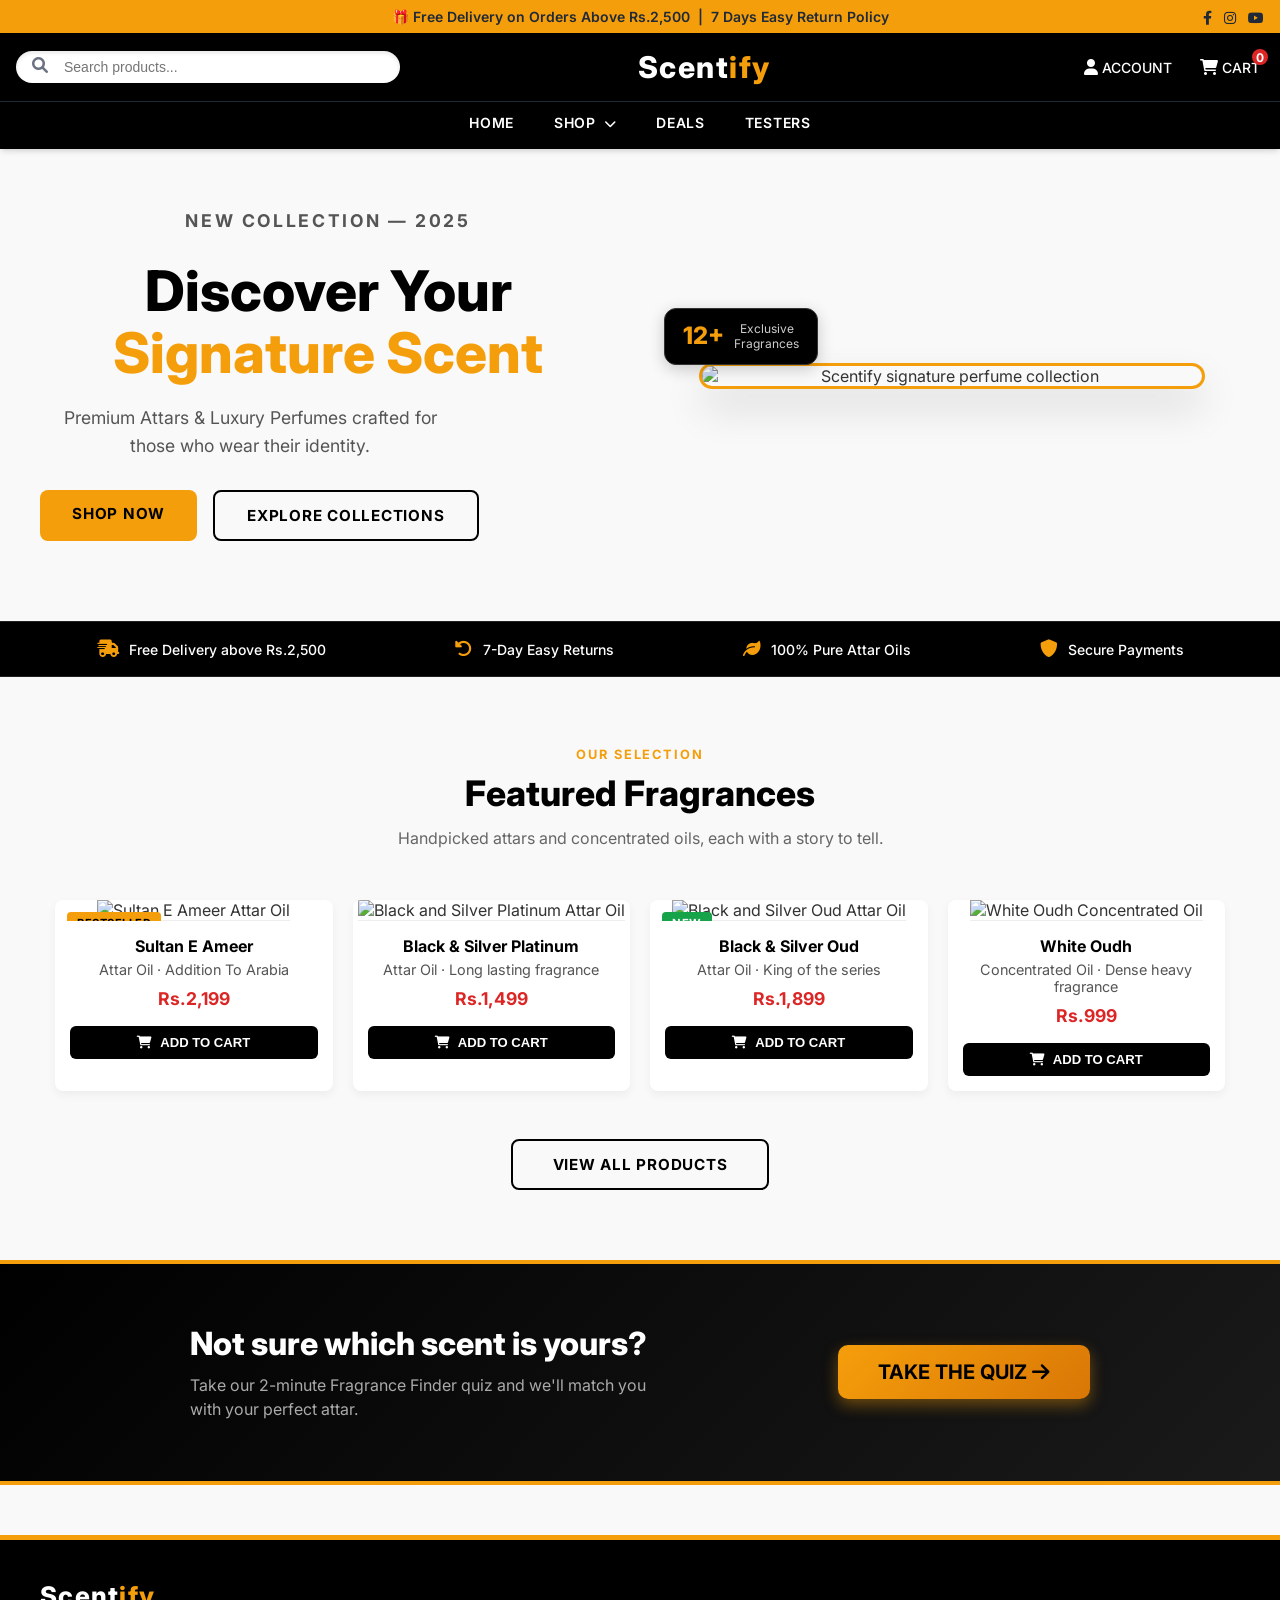
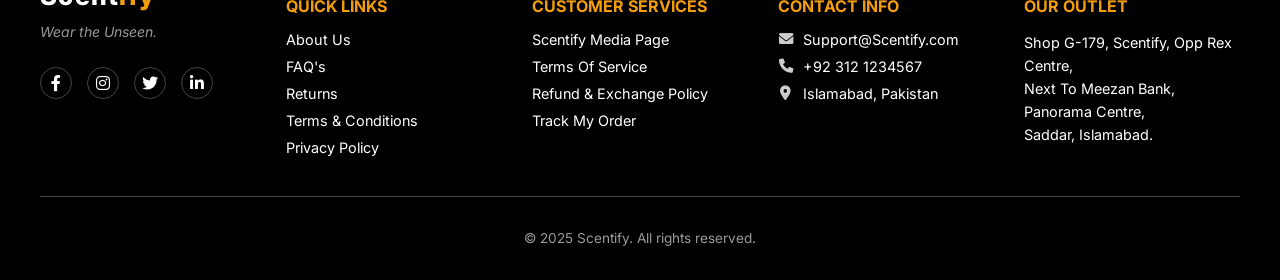
==== commit 8c4989f0: ""Added new hero image and updated product links on the homepage to point to their respective detail " ====
--- a/src/HTML/index.html
+++ b/src/HTML/index.html
@@ -51,11 +51,11 @@
           <button class="search-mobile-icon" aria-label="Open Search">
             <i class="fas fa-search" aria-hidden="true"></i>
           </button>
-          <a href="#" class="icon-link" aria-label="My Account">
+          <a href="loginpage.html" class="icon-link" aria-label="My Account">
             <i class="fas fa-user" aria-hidden="true"></i>
             <span class="icon-label">Account</span>
           </a>
-          <a href="#" class="icon-link cart-icon-wrapper" aria-label="Shopping Cart, 0 items">
+          <a href="checkoutpage.html" class="icon-link cart-icon-wrapper" aria-label="Shopping Cart, 0 items">
             <i class="fas fa-shopping-cart" aria-hidden="true"></i>
             <span class="icon-label">Cart</span>
             <span class="cart-count" aria-live="polite">0</span>
@@ -72,12 +72,9 @@
       <div class="nav-container">
         <ul class="nav-list">
           <li><a href="index.html">HOME</a></li>
-          <li><a href="#" class="dropdown-link">SHOP <i class="fas fa-chevron-down" aria-hidden="true"></i></a></li>
-          <li><a href="#">BEST SELLERS</a></li>
-          <li><a href="#">DEALS</a></li>
-          <li><a href="#">TESTERS</a></li>
-          <li><a href="#">OUR OUTLETS</a></li>
-          <li><a href="#">BLOGS</a></li>
+          <li><a href="productlisting.html" class="dropdown-link">SHOP <i class="fas fa-chevron-down" aria-hidden="true"></i></a></li>
+          <li><a href="deals.html">DEALS</a></li>
+          <li><a href="testers.html">TESTERS</a></li>
         </ul>
       </div>
     </nav>
@@ -94,12 +91,12 @@
         <h1>Discover Your<br><span>Signature Scent</span></h1>
         <p class="hero-subtitle">Premium Attars & Luxury Perfumes crafted for those who wear their identity.</p>
         <div class="hero-cta-group">
-          <a href="#" class="btn-primary">Shop Now</a>
-          <a href="#" class="btn-secondary">Explore Collections</a>
+          <a href="productlisting.html" class="btn-primary">Shop Now</a>
+          <a href="productlisting.html" class="btn-secondary">Explore Collections</a>
         </div>
       </div>
       <div class="hero-image-wrapper">
-        <img src="../Images/HP image.png" alt="Scentify signature perfume collection" class="hero-placeholder-image">
+        <img src="../Images/HP_Image.png" alt="Scentify signature perfume collection" class="hero-placeholder-image">
         <div class="hero-badge">
           <span class="badge-number">12+</span>
           <span class="badge-label">Exclusive<br>Fragrances</span>
@@ -154,7 +151,7 @@
           </div>
         </a>
 
-        <a href="#" class="product-card">
+        <a href="Black_Silver_Platinum_Detail_Page.html" class="product-card">
           <div class="product-card-image-wrapper">
             <img src="../Images/Black & Silver Platinum.webp" alt="Black and Silver Platinum Attar Oil" loading="lazy">
           </div>
@@ -168,7 +165,7 @@
           </div>
         </a>
 
-        <a href="#" class="product-card">
+        <a href="Black_Silver_Oud_Detail_Page.html" class="product-card">
           <div class="product-card-image-wrapper">
             <img src="../Images/Black & Silver Oud.webp" alt="Black and Silver Oud Attar Oil" loading="lazy">
             <span class="product-badge new-badge">New</span>
@@ -183,7 +180,7 @@
           </div>
         </a>
 
-        <a href="#" class="product-card">
+        <a href="White_Oud_Detail_Page.html" class="product-card">
           <div class="product-card-image-wrapper">
             <img src="../Images/White Oud.webp" alt="White Oudh Concentrated Oil" loading="lazy">
           </div>
@@ -200,7 +197,7 @@
       </div>
 
       <div class="view-all-wrapper">
-        <a href="#" class="btn-outline">View All Products</a>
+        <a href="productlisting.html" class="btn-outline">View All Products</a>
       </div>
     </section>
 
@@ -259,14 +256,14 @@
         <h3>Contact Info</h3>
         <ul>
           <li><i class="fas fa-envelope" aria-hidden="true"></i> Support@Scentify.com</li>
-          <li><i class="fas fa-phone" aria-hidden="true"></i> +92 300 1234567</li>
-          <li><i class="fas fa-map-marker-alt" aria-hidden="true"></i> Lahore, Pakistan</li>
+          <li><i class="fas fa-phone" aria-hidden="true"></i> +92 312 1234567</li>
+          <li><i class="fas fa-map-marker-alt" aria-hidden="true"></i> Islamabad, Pakistan</li>
         </ul>
       </div>
 
       <div class="footer-section address-section">
         <h3>Our Outlet</h3>
-        <p>Shop G-179, Musk Al Mahal, Opp Rex Centre,<br>Next To Meezan Bank, Panorama Centre,<br>Saddar, Karachi.</p>
+        <p>Shop G-179, Scentify, Opp Rex Centre,<br>Next To Meezan Bank, Panorama Centre,<br>Saddar, Islamabad.</p>
       </div>
 
     </div>
--- a/src/CSS/style.css
+++ b/src/CSS/style.css
@@ -1978,3 +1978,778 @@
     flex-wrap: wrap;
 }
 
+/* PRODUCT LISTING PAGE */
+.listing-page-wrapper {
+    max-width: 1200px;
+    margin: 0 auto;
+    padding: 32px 24px 60px;
+}
+
+.listing-header {
+    display: flex;
+    justify-content: space-between;
+    align-items: flex-end;
+    margin-bottom: 36px;
+    flex-wrap: wrap;
+    gap: 16px;
+}
+
+.listing-title {
+    font-size: clamp(1.6rem, 3vw, 2.2rem);
+    font-weight: 800;
+    color: var(--color-dark);
+    margin: 6px 0 4px;
+}
+
+.listing-subtitle {
+    font-size: 0.95rem;
+    color: #888;
+    margin: 0;
+}
+
+.listing-controls {
+    display: flex;
+    align-items: center;
+    gap: 16px;
+}
+
+.results-count {
+    font-size: 0.85rem;
+    color: #888;
+}
+
+.sort-wrapper {
+    position: relative;
+    display: flex;
+    align-items: center;
+}
+
+.sort-select {
+    appearance: none;
+    padding: 9px 36px 9px 14px;
+    border: 1px solid #ddd;
+    border-radius: 8px;
+    font-size: 0.88rem;
+    font-family: inherit;
+    background: #fff;
+    cursor: pointer;
+    outline: none;
+}
+
+.sort-wrapper i {
+    position: absolute;
+    right: 12px;
+    font-size: 0.7rem;
+    color: #888;
+    pointer-events: none;
+}
+
+.cart-notification {
+    background: var(--color-dark);
+    color: #fff;
+    text-align: center;
+    padding: 12px;
+    border-radius: 8px;
+    margin-bottom: 20px;
+    font-size: 0.9rem;
+    display: none;
+}
+
+.pl-product-grid {
+    display: grid;
+    grid-template-columns: repeat(auto-fill, minmax(240px, 1fr));
+    gap: 24px;
+}
+
+.pl-product-card {
+    background: #fff;
+    border-radius: 10px;
+    border: 1px solid #eee;
+    overflow: hidden;
+    box-shadow: 0 2px 8px rgba(0, 0, 0, 0.04);
+    transition: box-shadow 0.3s, transform 0.3s;
+}
+
+.pl-product-card:hover {
+    box-shadow: 0 8px 24px rgba(0, 0, 0, 0.1);
+    transform: translateY(-4px);
+}
+
+.pl-card-image-link {
+    display: block;
+}
+
+.pl-card-img-wrapper {
+    position: relative;
+    overflow: hidden;
+}
+
+.pl-card-img-wrapper img {
+    width: 100%;
+    height: 220px;
+    object-fit: cover;
+    transition: transform 0.4s;
+}
+
+.pl-product-card:hover .pl-card-img-wrapper img {
+    transform: scale(1.04);
+}
+
+.pl-card-details {
+    padding: 16px;
+}
+
+.pl-card-title {
+    display: block;
+    font-size: 0.9rem;
+    font-weight: 700;
+    color: var(--color-dark);
+    margin-bottom: 4px;
+    line-height: 1.4;
+    transition: color 0.2s;
+}
+
+.pl-card-title:hover {
+    color: var(--color-primary);
+}
+
+.pl-card-subtitle {
+    font-size: 0.8rem;
+    color: #888;
+    margin: 0 0 10px;
+}
+
+.pl-card-rating {
+    display: flex;
+    align-items: center;
+    gap: 3px;
+    font-size: 0.78rem;
+    color: var(--color-primary);
+    margin-bottom: 14px;
+}
+
+.pl-card-rating span {
+    color: #888;
+    margin-left: 4px;
+}
+
+.pl-card-footer {
+    display: flex;
+    align-items: center;
+    justify-content: space-between;
+}
+
+.pl-card-price {
+    font-size: 1rem;
+    font-weight: 800;
+    color: var(--color-dark);
+}
+
+.pl-add-btn {
+    display: flex;
+    align-items: center;
+    gap: 6px;
+    padding: 8px 14px;
+    background: var(--color-primary);
+    color: var(--color-dark);
+    border: none;
+    border-radius: 6px;
+    font-size: 0.8rem;
+    font-weight: 700;
+    cursor: pointer;
+    transition: background 0.2s, transform 0.2s;
+}
+
+.pl-add-btn:hover {
+    background: #d97706;
+    transform: translateY(-1px);
+}
+
+/* QUIZ PAGE */
+.quiz-page-main {
+    background: #f9f9f9;
+    min-height: 80vh;
+    padding-bottom: 60px;
+}
+
+.quiz-page-hero {
+    text-align: center;
+    padding: 60px 24px 40px;
+    background: #fff;
+    border-bottom: 1px solid #f0f0f0;
+}
+
+.quiz-page-hero h1 {
+    font-size: clamp(2rem, 5vw, 3rem);
+    font-weight: 800;
+    color: var(--color-dark);
+    margin: 10px 0 16px;
+}
+
+.quiz-page-hero h1 span {
+    color: var(--color-primary);
+}
+
+.quiz-hero-sub {
+    font-size: 1rem;
+    color: #666;
+    max-width: 480px;
+    margin: 0 auto;
+    line-height: 1.6;
+}
+
+.quiz-container {
+    max-width: 680px;
+    margin: 40px auto;
+    padding: 0 24px;
+}
+
+.quiz-progress-wrapper {
+    margin-bottom: 32px;
+}
+
+.quiz-progress-bar {
+    height: 6px;
+    background: #e5e7eb;
+    border-radius: 99px;
+    overflow: hidden;
+    margin-bottom: 8px;
+}
+
+.quiz-progress-fill {
+    height: 100%;
+    background: var(--color-primary);
+    border-radius: 99px;
+    transition: width 0.4s ease;
+}
+
+.quiz-progress-label {
+    font-size: 0.8rem;
+    color: #888;
+    font-weight: 600;
+}
+
+.quiz-step {
+    display: none;
+}
+
+.quiz-step.active {
+    display: block;
+}
+
+.quiz-question-label {
+    font-size: 0.78rem;
+    font-weight: 700;
+    text-transform: uppercase;
+    letter-spacing: 0.12em;
+    color: var(--color-primary);
+    margin: 0 0 10px;
+}
+
+.quiz-question {
+    font-size: clamp(1.3rem, 3vw, 1.8rem);
+    font-weight: 800;
+    color: var(--color-dark);
+    margin: 0 0 28px;
+    line-height: 1.3;
+}
+
+.quiz-options-grid {
+    display: grid;
+    grid-template-columns: repeat(auto-fit, minmax(160px, 1fr));
+    gap: 14px;
+}
+
+.quiz-option {
+    display: flex;
+    flex-direction: column;
+    align-items: center;
+    gap: 12px;
+    padding: 24px 16px;
+    background: #fff;
+    border: 2px solid #e5e7eb;
+    border-radius: 12px;
+    font-size: 0.92rem;
+    font-weight: 600;
+    color: var(--color-dark);
+    cursor: pointer;
+    transition: border-color 0.2s, background 0.2s, transform 0.2s;
+    font-family: inherit;
+}
+
+.quiz-option:hover {
+    border-color: var(--color-primary);
+    background: #fffbeb;
+    transform: translateY(-2px);
+}
+
+.quiz-option.selected {
+    border-color: var(--color-primary);
+    background: #fffbeb;
+}
+
+.quiz-option-icon {
+    font-size: 1.6rem;
+    color: var(--color-primary);
+}
+
+.quiz-nav {
+    margin-top: 24px;
+}
+
+.quiz-back-btn {
+    background: none;
+    border: 1px solid #ddd;
+    border-radius: 8px;
+    padding: 10px 20px;
+    font-size: 0.88rem;
+    font-weight: 600;
+    color: #555;
+    cursor: pointer;
+    display: flex;
+    align-items: center;
+    gap: 8px;
+    font-family: inherit;
+    transition: border-color 0.2s, color 0.2s;
+}
+
+.quiz-back-btn:hover {
+    border-color: var(--color-dark);
+    color: var(--color-dark);
+}
+
+/* Result */
+.quiz-result-card {
+    background: #fff;
+    border-radius: 16px;
+    border: 1px solid #eee;
+    padding: 40px 32px;
+    text-align: center;
+    box-shadow: 0 8px 30px rgba(0, 0, 0, 0.07);
+}
+
+.quiz-result-icon {
+    font-size: 3rem;
+    color: var(--color-primary);
+    margin-bottom: 16px;
+}
+
+.quiz-result-title {
+    font-size: 1.8rem;
+    font-weight: 800;
+    color: var(--color-dark);
+    margin: 0 0 8px;
+}
+
+.quiz-result-subtitle {
+    color: #888;
+    font-size: 0.95rem;
+    margin: 0 0 28px;
+}
+
+.quiz-result-product {
+    display: flex;
+    align-items: center;
+    gap: 24px;
+    background: #f9f9f9;
+    border-radius: 12px;
+    padding: 20px;
+    text-align: left;
+    margin-bottom: 24px;
+}
+
+.quiz-result-product img {
+    width: 100px;
+    height: 100px;
+    object-fit: cover;
+    border-radius: 8px;
+    flex-shrink: 0;
+}
+
+.quiz-result-product-info h3 {
+    font-size: 1.1rem;
+    font-weight: 700;
+    color: var(--color-dark);
+    margin: 0 0 6px;
+}
+
+.quiz-result-product-info p {
+    font-size: 0.88rem;
+    color: #666;
+    margin: 0 0 8px;
+}
+
+.quiz-result-price {
+    font-size: 1.1rem;
+    font-weight: 800;
+    color: var(--color-dark);
+    margin-bottom: 14px !important;
+}
+
+.quiz-retake-btn {
+    background: none;
+    border: 1px solid #ddd;
+    border-radius: 8px;
+    padding: 11px 24px;
+    font-size: 0.88rem;
+    font-weight: 600;
+    color: #555;
+    cursor: pointer;
+    display: inline-flex;
+    align-items: center;
+    gap: 8px;
+    font-family: inherit;
+    transition: border-color 0.2s;
+}
+
+.quiz-retake-btn:hover {
+    border-color: var(--color-dark);
+    color: var(--color-dark);
+}
+
+@media(max-width:480px) {
+    .quiz-result-product {
+        flex-direction: column;
+        text-align: center;
+    }
+}
+
+/* SUPPORT PAGE */
+.support-hero {
+    text-align: center;
+    padding: 60px 24px 40px;
+    background: #fff;
+    border-bottom: 1px solid #f0f0f0;
+}
+
+.support-hero h1 {
+    font-size: clamp(2rem, 5vw, 3rem);
+    font-weight: 800;
+    color: var(--color-dark);
+    margin: 10px 0 16px;
+}
+
+.support-hero h1 span {
+    color: var(--color-primary);
+}
+
+.support-hero-sub {
+    font-size: 1rem;
+    color: #666;
+    max-width: 480px;
+    margin: 0 auto;
+    line-height: 1.6;
+}
+
+.support-channels {
+    max-width: 1100px;
+    margin: 60px auto 0;
+    padding: 0 24px;
+}
+
+.support-channels-grid {
+    display: grid;
+    grid-template-columns: repeat(auto-fit, minmax(260px, 1fr));
+    gap: 24px;
+}
+
+.support-channel-card {
+    background: #fff;
+    border: 1px solid #eee;
+    border-radius: 12px;
+    padding: 32px 24px;
+    text-align: center;
+    box-shadow: 0 4px 12px rgba(0, 0, 0, 0.04);
+}
+
+.support-channel-featured {
+    border-color: var(--color-primary);
+    background: #fffbeb;
+}
+
+.support-channel-icon {
+    width: 56px;
+    height: 56px;
+    background: var(--color-primary);
+    border-radius: 12px;
+    display: flex;
+    align-items: center;
+    justify-content: center;
+    font-size: 1.4rem;
+    color: var(--color-dark);
+    margin: 0 auto 16px;
+}
+
+.support-channel-card h3 {
+    font-size: 1.05rem;
+    font-weight: 700;
+    color: var(--color-dark);
+    margin: 0 0 10px;
+}
+
+.support-channel-card p {
+    font-size: 0.88rem;
+    color: #666;
+    line-height: 1.6;
+    margin: 0 0 20px;
+}
+
+.support-channel-btn {
+    display: inline-flex;
+    align-items: center;
+    gap: 8px;
+    padding: 10px 22px;
+    background: var(--color-dark);
+    color: #fff;
+    border-radius: 8px;
+    font-size: 0.88rem;
+    font-weight: 700;
+    transition: background 0.2s;
+}
+
+.support-channel-btn:hover {
+    background: var(--color-primary);
+    color: var(--color-dark);
+}
+
+.support-body {
+    padding: 60px 24px;
+}
+
+.support-body-inner {
+    max-width: 1100px;
+    margin: 0 auto;
+    display: grid;
+    grid-template-columns: 1fr 340px;
+    gap: 48px;
+    align-items: start;
+}
+
+@media(max-width:900px) {
+    .support-body-inner {
+        grid-template-columns: 1fr;
+    }
+}
+
+.support-form-wrapper h2 {
+    font-size: 1.4rem;
+    font-weight: 800;
+    color: var(--color-dark);
+    margin: 0 0 6px;
+}
+
+.support-form-sub {
+    font-size: 0.88rem;
+    color: #888;
+    margin: 0 0 24px;
+}
+
+.support-form-group {
+    display: flex;
+    flex-direction: column;
+    gap: 6px;
+    margin-bottom: 16px;
+}
+
+.support-form-group label {
+    font-size: 0.82rem;
+    font-weight: 600;
+    color: #555;
+}
+
+.support-form-group input,
+.support-form-group select,
+.support-form-group textarea {
+    padding: 11px 14px;
+    border: 1px solid #ddd;
+    border-radius: 8px;
+    font-size: 0.95rem;
+    font-family: inherit;
+    outline: none;
+    transition: border-color 0.2s;
+    resize: vertical;
+}
+
+.support-form-group input:focus,
+.support-form-group select:focus,
+.support-form-group textarea:focus {
+    border-color: var(--color-primary);
+}
+
+.support-form-msg {
+    font-size: 0.85rem;
+    min-height: 18px;
+    margin-bottom: 8px;
+}
+
+.support-submit-btn {
+    width: 100%;
+    padding: 13px;
+    background: var(--color-primary);
+    color: var(--color-dark);
+    border: none;
+    border-radius: 8px;
+    font-size: 1rem;
+    font-weight: 700;
+    cursor: pointer;
+    display: flex;
+    align-items: center;
+    justify-content: center;
+    gap: 10px;
+    transition: background 0.2s, transform 0.2s;
+    font-family: inherit;
+}
+
+.support-submit-btn:hover {
+    background: #d97706;
+    transform: translateY(-2px);
+}
+
+.support-info-panel {
+    display: flex;
+    flex-direction: column;
+    gap: 28px;
+}
+
+.support-info-block h3 {
+    font-size: 0.95rem;
+    font-weight: 700;
+    color: var(--color-dark);
+    margin: 0 0 10px;
+    display: flex;
+    align-items: center;
+    gap: 8px;
+}
+
+.support-info-block h3 i {
+    color: var(--color-primary);
+}
+
+.support-info-block p {
+    font-size: 0.88rem;
+    color: #666;
+    line-height: 1.7;
+    margin: 0;
+}
+
+.support-hours-list {
+    list-style: none;
+    padding: 0;
+    margin: 0;
+    display: flex;
+    flex-direction: column;
+    gap: 8px;
+}
+
+.support-hours-list li {
+    display: flex;
+    justify-content: space-between;
+    font-size: 0.88rem;
+    color: #555;
+    border-bottom: 1px solid #f0f0f0;
+    padding-bottom: 8px;
+}
+
+.support-social-links {
+    display: flex;
+    gap: 12px;
+    margin-top: 4px;
+}
+
+.support-social-links a {
+    width: 38px;
+    height: 38px;
+    background: var(--color-dark);
+    color: #fff;
+    border-radius: 8px;
+    display: flex;
+    align-items: center;
+    justify-content: center;
+    font-size: 0.9rem;
+    transition: background 0.2s;
+}
+
+.support-social-links a:hover {
+    background: var(--color-primary);
+    color: var(--color-dark);
+}
+
+/* FAQ */
+.faq-section {
+    background: #f9f9f9;
+    padding: 70px 24px;
+    border-top: 1px solid #eee;
+}
+
+.faq-inner {
+    max-width: 760px;
+    margin: 0 auto;
+    text-align: center;
+}
+
+.faq-list {
+    margin-top: 40px;
+    text-align: left;
+    display: flex;
+    flex-direction: column;
+    gap: 12px;
+}
+
+.faq-item {
+    background: #fff;
+    border: 1px solid #eee;
+    border-radius: 10px;
+    overflow: hidden;
+}
+
+.faq-question {
+    width: 100%;
+    background: none;
+    border: none;
+    padding: 18px 20px;
+    display: flex;
+    justify-content: space-between;
+    align-items: center;
+    font-size: 0.95rem;
+    font-weight: 600;
+    color: var(--color-dark);
+    cursor: pointer;
+    font-family: inherit;
+    text-align: left;
+    gap: 12px;
+    transition: color 0.2s;
+}
+
+.faq-question i {
+    font-size: 0.8rem;
+    color: #aaa;
+    flex-shrink: 0;
+    transition: transform 0.3s;
+}
+
+.faq-question[aria-expanded="true"] {
+    color: var(--color-primary);
+}
+
+.faq-question[aria-expanded="true"] i {
+    transform: rotate(180deg);
+    color: var(--color-primary);
+}
+
+.faq-answer {
+    max-height: 0;
+    overflow: hidden;
+    transition: max-height 0.35s ease, padding 0.2s;
+}
+
+.faq-answer.open {
+    max-height: 200px;
+}
+
+.faq-answer p {
+    padding: 0 20px 18px;
+    font-size: 0.9rem;
+    color: #555;
+    line-height: 1.7;
+    margin: 0;
+}
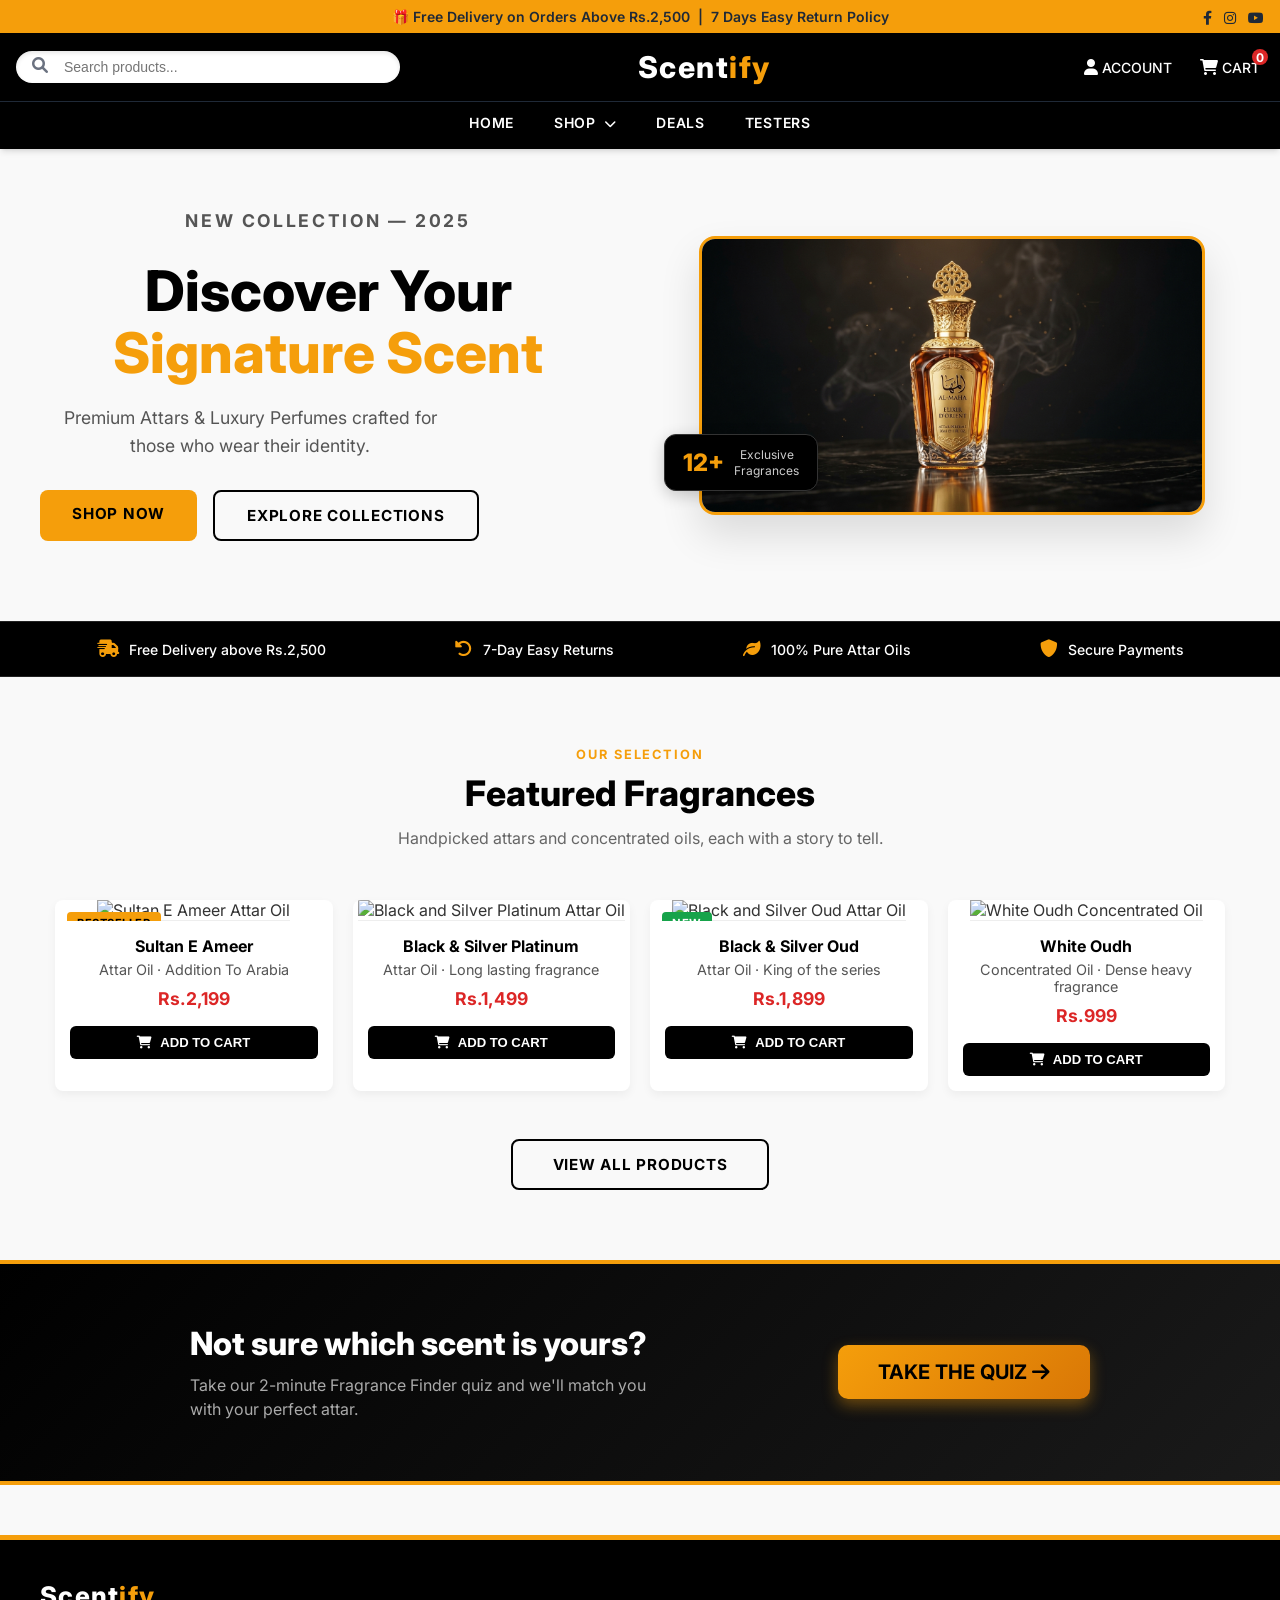
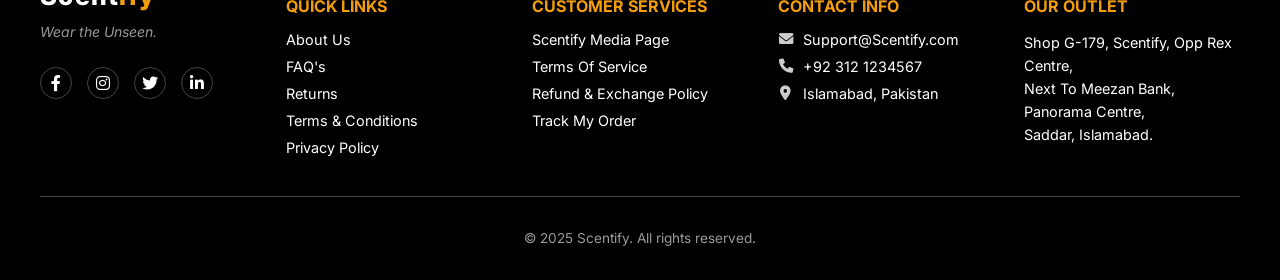
==== commit a942895b: ""Updated the footer links in the HTML files to point to the correct pages and replaced the images in" ====
--- a/src/HTML/index.html
+++ b/src/HTML/index.html
@@ -96,7 +96,7 @@
         </div>
       </div>
       <div class="hero-image-wrapper">
-        <img src="../Images/HP_Image.png" alt="Scentify signature perfume collection" class="hero-placeholder-image">
+        <img src="../../Images/HP_Image.png" alt="Scentify signature perfume collection" class="hero-placeholder-image">
         <div class="hero-badge">
           <span class="badge-number">12+</span>
           <span class="badge-label">Exclusive<br>Fragrances</span>
@@ -234,21 +234,21 @@
       <div class="footer-section">
         <h3>Quick Links</h3>
         <ul>
-          <li><a href="#">About Us</a></li>
-          <li><a href="#">FAQ's</a></li>
-          <li><a href="#">Returns</a></li>
-          <li><a href="#">Terms &amp; Conditions</a></li>
-          <li><a href="#">Privacy Policy</a></li>
+          <li><a href="ourstory.html">About Us</a></li>
+          <li><a href="faq.html">FAQ's</a></li>
+          <li><a href="returns.html">Returns</a></li>
+          <li><a href="terms.html">Terms &amp; Conditions</a></li>
+          <li><a href="privacy.html">Privacy Policy</a></li>
         </ul>
       </div>
 
       <div class="footer-section">
         <h3>Customer Services</h3>
         <ul>
-          <li><a href="#">Scentify Media Page</a></li>
-          <li><a href="#">Terms Of Service</a></li>
-          <li><a href="#">Refund &amp; Exchange Policy</a></li>
-          <li><a href="#">Track My Order</a></li>
+          <li><a href="mediapage.html">Scentify Media Page</a></li>
+          <li><a href="termsofservice.html">Terms Of Service</a></li>
+          <li><a href="refundpolicy.html">Refund &amp; Exchange Policy</a></li>
+          <li><a href="trackorder.html">Track My Order</a></li>
         </ul>
       </div>
 
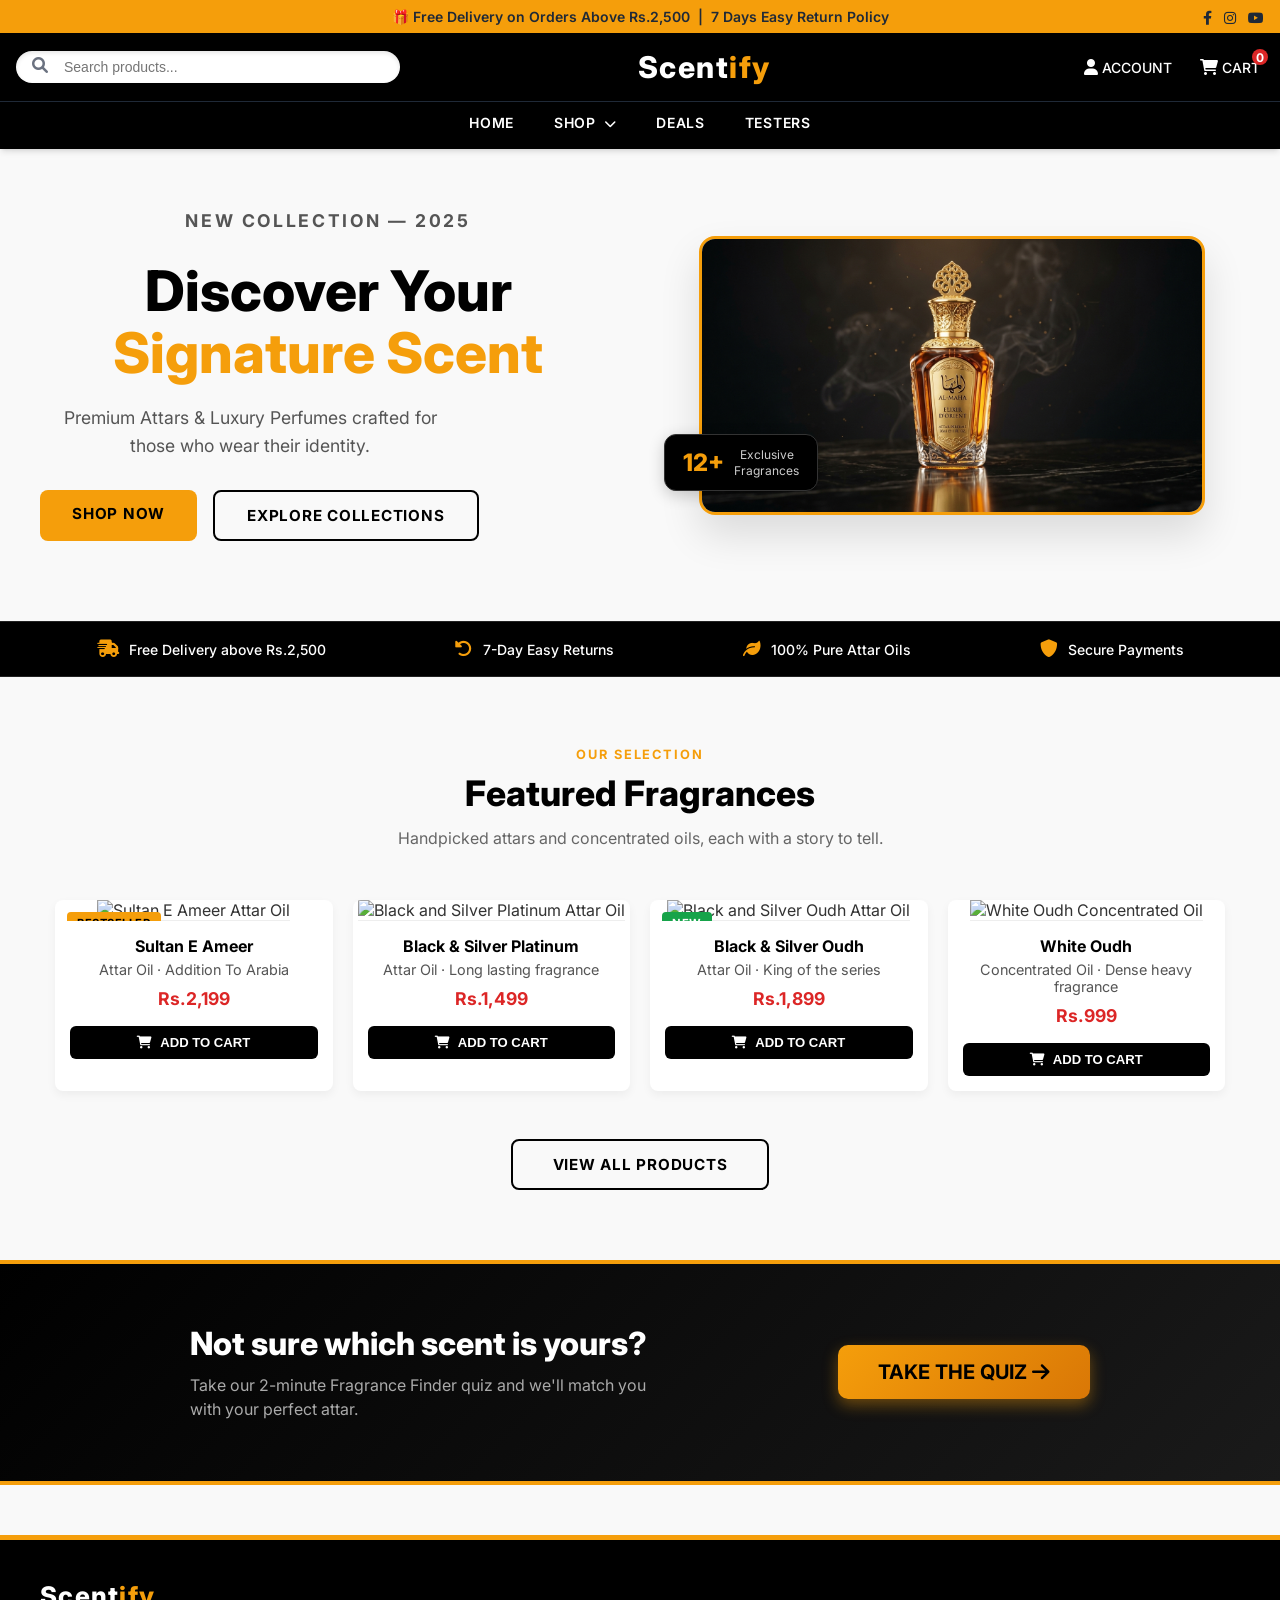
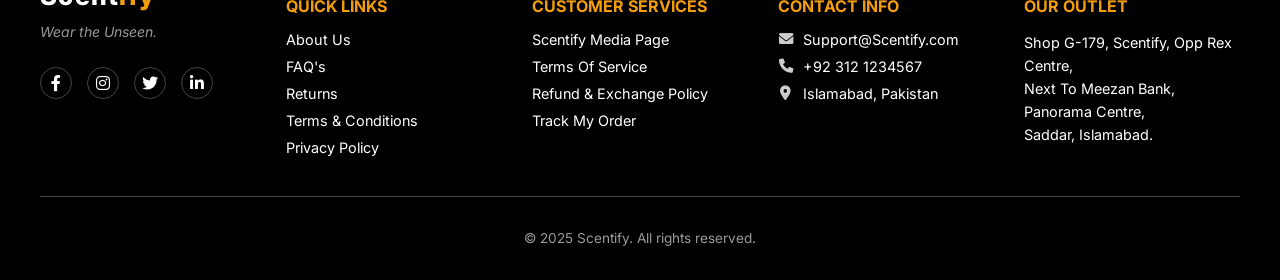
==== commit f3450d38: ""Add dynamic product detail pages, fix cart logic, restructure HTML/CSS/JS for production standards"" ====
--- a/src/HTML/index.html
+++ b/src/HTML/index.html
@@ -96,7 +96,7 @@
         </div>
       </div>
       <div class="hero-image-wrapper">
-        <img src="../../Images/HP_Image.png" alt="Scentify signature perfume collection" class="hero-placeholder-image">
+        <img src="../../Images/HomePage/HP_Image.png" alt="Scentify signature perfume collection" class="hero-placeholder-image">
         <div class="hero-badge">
           <span class="badge-number">12+</span>
           <span class="badge-label">Exclusive<br>Fragrances</span>
@@ -136,59 +136,59 @@
 
       <div class="suggestion-grid">
 
-        <a href="Sultan_Ameer_Detail_Page.html" class="product-card">
-          <div class="product-card-image-wrapper">
-            <img src="../Images/Sultan A1.webp" alt="Sultan E Ameer Attar Oil" loading="lazy">
+        <a href="product-detail.html?id=sultan-e-ameer" class="product-card">
+          <div class="product-card-image-wrapper">
+            <img src="../Images/sultan-e-ameer/1.webp" alt="Sultan E Ameer Attar Oil" loading="lazy">
             <span class="product-badge">Bestseller</span>
           </div>
           <div class="card-details">
             <h3>Sultan E Ameer</h3>
             <p class="card-category">Attar Oil · Addition To Arabia</p>
             <p class="price">Rs.2,199</p>
-            <button class="card-cart-btn" aria-label="Add Sultan E Ameer to cart">
-              <i class="fas fa-shopping-cart" aria-hidden="true"></i> Add to Cart
-            </button>
-          </div>
-        </a>
-
-        <a href="Black_Silver_Platinum_Detail_Page.html" class="product-card">
-          <div class="product-card-image-wrapper">
-            <img src="../Images/Black & Silver Platinum.webp" alt="Black and Silver Platinum Attar Oil" loading="lazy">
+            <button class="card-cart-btn" data-id="sultan-e-ameer" data-name="Sultan E Ameer" data-price="2199" aria-label="Add Sultan E Ameer to cart">
+              <i class="fas fa-shopping-cart" aria-hidden="true"></i> Add to Cart
+            </button>
+          </div>
+        </a>
+
+        <a href="product-detail.html?id=black-silver-platinum" class="product-card">
+          <div class="product-card-image-wrapper">
+            <img src="../Images/black-silver-platinum/1.webp" alt="Black and Silver Platinum Attar Oil" loading="lazy">
           </div>
           <div class="card-details">
             <h3>Black &amp; Silver Platinum</h3>
             <p class="card-category">Attar Oil · Long lasting fragrance</p>
             <p class="price">Rs.1,499</p>
-            <button class="card-cart-btn" aria-label="Add Black and Silver Platinum to cart">
-              <i class="fas fa-shopping-cart" aria-hidden="true"></i> Add to Cart
-            </button>
-          </div>
-        </a>
-
-        <a href="Black_Silver_Oud_Detail_Page.html" class="product-card">
-          <div class="product-card-image-wrapper">
-            <img src="../Images/Black & Silver Oud.webp" alt="Black and Silver Oud Attar Oil" loading="lazy">
+            <button class="card-cart-btn" data-id="black-silver-platinum" data-name="Black & Silver Platinum" data-price="1499" aria-label="Add Black and Silver Platinum to cart">
+              <i class="fas fa-shopping-cart" aria-hidden="true"></i> Add to Cart
+            </button>
+          </div>
+        </a>
+
+        <a href="product-detail.html?id=black-silver-oudh" class="product-card">
+          <div class="product-card-image-wrapper">
+            <img src="../Images/black-silver-oudh/1.webp" alt="Black and Silver Oudh Attar Oil" loading="lazy">
             <span class="product-badge new-badge">New</span>
           </div>
           <div class="card-details">
-            <h3>Black &amp; Silver Oud</h3>
+            <h3>Black &amp; Silver Oudh</h3>
             <p class="card-category">Attar Oil · King of the series</p>
             <p class="price">Rs.1,899</p>
-            <button class="card-cart-btn" aria-label="Add Black and Silver Oud to cart">
-              <i class="fas fa-shopping-cart" aria-hidden="true"></i> Add to Cart
-            </button>
-          </div>
-        </a>
-
-        <a href="White_Oud_Detail_Page.html" class="product-card">
-          <div class="product-card-image-wrapper">
-            <img src="../Images/White Oud.webp" alt="White Oudh Concentrated Oil" loading="lazy">
+            <button class="card-cart-btn" data-id="black-silver-oudh" data-name="Black & Silver Oudh" data-price="1899" aria-label="Add Black and Silver Oudh to cart">
+              <i class="fas fa-shopping-cart" aria-hidden="true"></i> Add to Cart
+            </button>
+          </div>
+        </a>
+
+        <a href="product-detail.html?id=white-oudh" class="product-card">
+          <div class="product-card-image-wrapper">
+            <img src="../Images/white-oudh/1.webp" alt="White Oudh Concentrated Oil" loading="lazy">
           </div>
           <div class="card-details">
             <h3>White Oudh</h3>
             <p class="card-category">Concentrated Oil · Dense heavy fragrance</p>
             <p class="price">Rs.999</p>
-            <button class="card-cart-btn" aria-label="Add White Oudh to cart">
+            <button class="card-cart-btn" data-id="white-oudh" data-name="White Oudh" data-price="999" aria-label="Add White Oudh to cart">
               <i class="fas fa-shopping-cart" aria-hidden="true"></i> Add to Cart
             </button>
           </div>
@@ -235,7 +235,7 @@
         <h3>Quick Links</h3>
         <ul>
           <li><a href="ourstory.html">About Us</a></li>
-          <li><a href="faq.html">FAQ's</a></li>
+          <li><a href="supportpage.html">FAQ's</a></li>
           <li><a href="returns.html">Returns</a></li>
           <li><a href="terms.html">Terms &amp; Conditions</a></li>
           <li><a href="privacy.html">Privacy Policy</a></li>
--- a/src/CSS/style.css
+++ b/src/CSS/style.css
@@ -2752,4 +2752,27 @@
     color: #555;
     line-height: 1.7;
     margin: 0;
+}
+
+.product-not-found {
+    text-align: center;
+    padding: 100px 24px;
+}
+
+.product-not-found i {
+    font-size: 3rem;
+    color: #dc2626;
+    margin-bottom: 16px;
+}
+
+.product-not-found h1 {
+    font-size: 1.6rem;
+    font-weight: 800;
+    color: var(--color-dark);
+    margin: 0 0 10px;
+}
+
+.product-not-found p {
+    color: #666;
+    margin: 0 0 28px;
 }
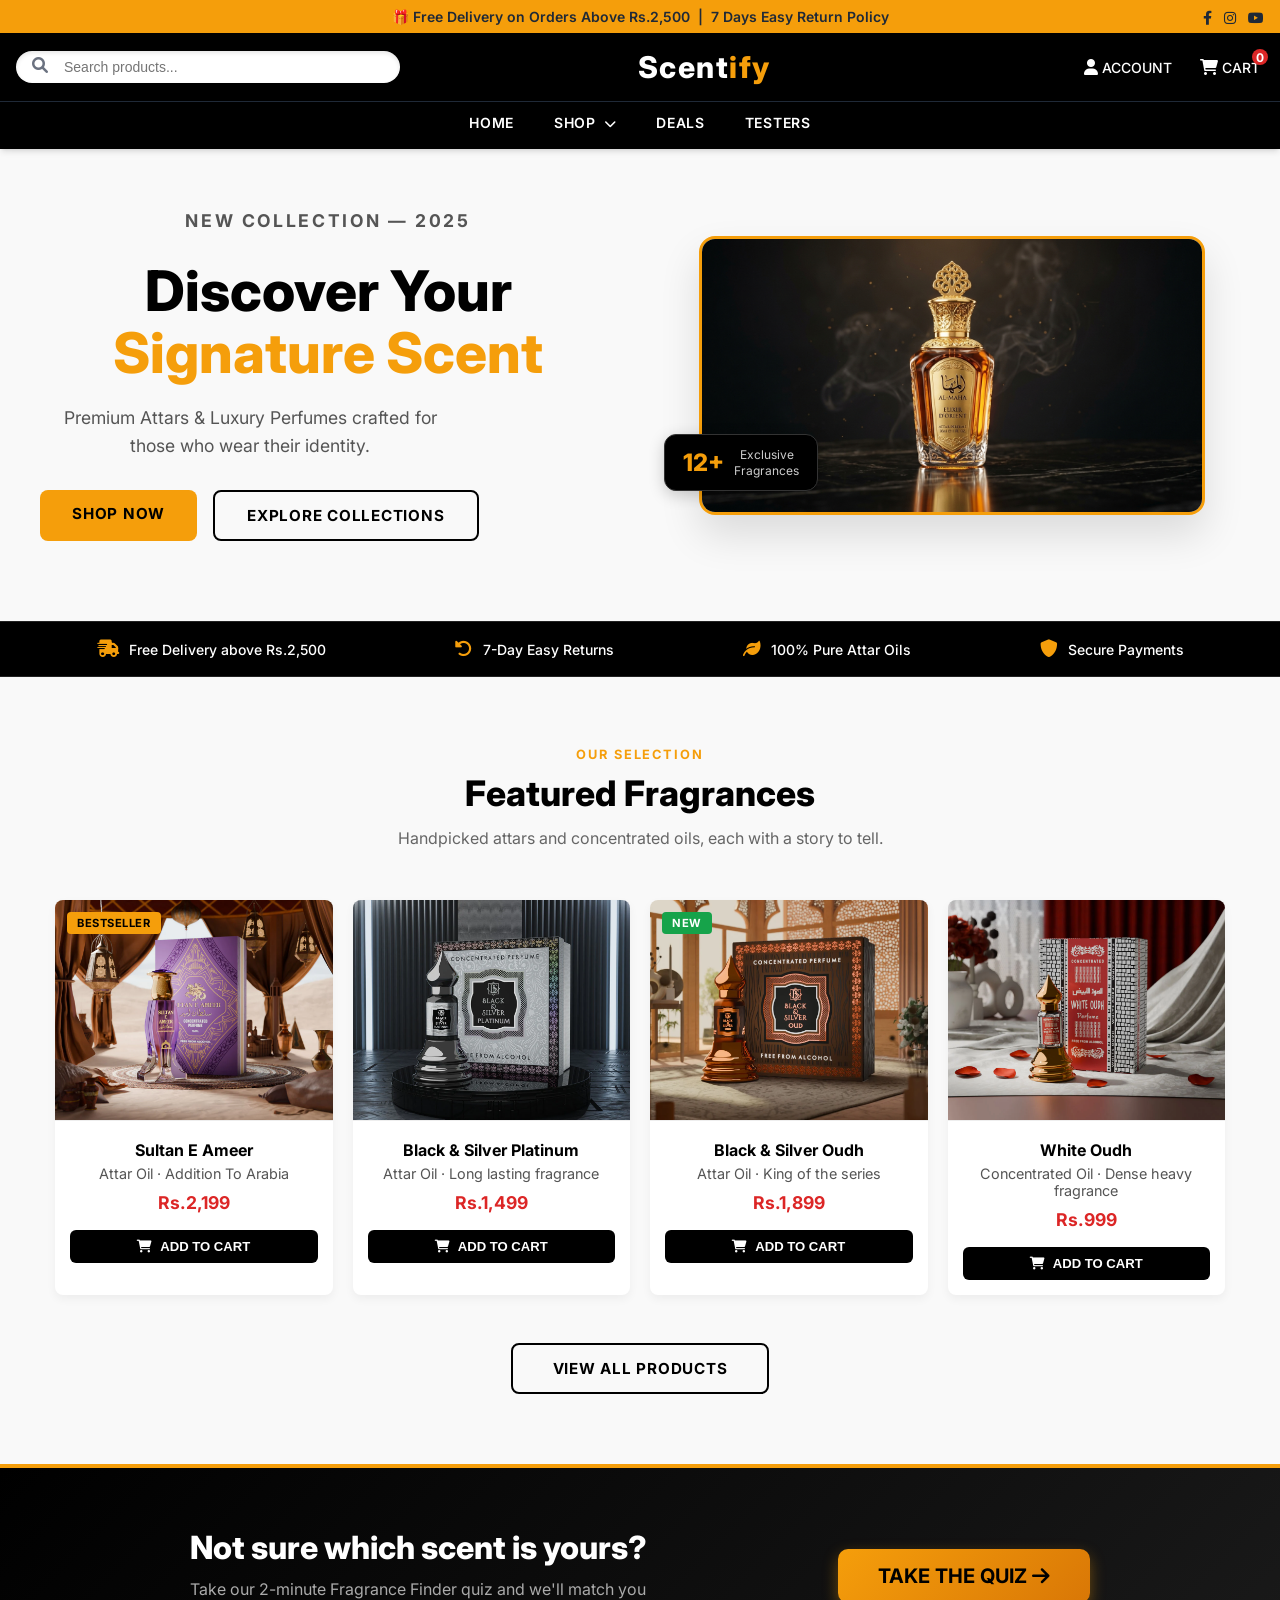
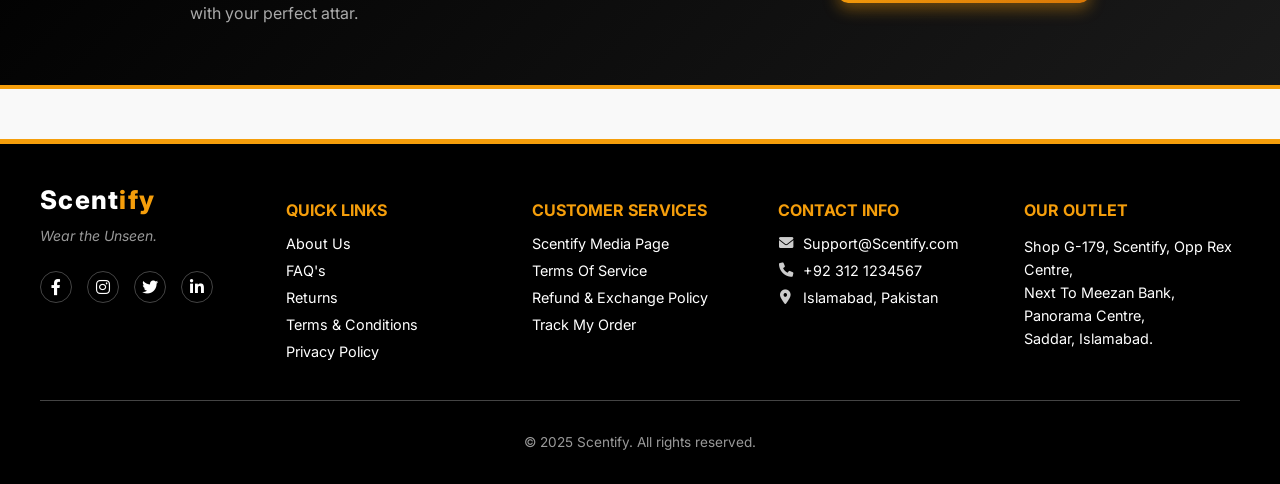
==== commit 5b09e93b: ""Update product links in product listing page. Also update the image source for products."" ====
--- a/src/HTML/index.html
+++ b/src/HTML/index.html
@@ -138,7 +138,7 @@
 
         <a href="product-detail.html?id=sultan-e-ameer" class="product-card">
           <div class="product-card-image-wrapper">
-            <img src="../Images/sultan-e-ameer/1.webp" alt="Sultan E Ameer Attar Oil" loading="lazy">
+            <img src="../../Images/Products/sultan-e-ameer/1.webp" alt="Sultan E Ameer Attar Oil" loading="lazy">
             <span class="product-badge">Bestseller</span>
           </div>
           <div class="card-details">
@@ -153,7 +153,7 @@
 
         <a href="product-detail.html?id=black-silver-platinum" class="product-card">
           <div class="product-card-image-wrapper">
-            <img src="../Images/black-silver-platinum/1.webp" alt="Black and Silver Platinum Attar Oil" loading="lazy">
+            <img src="../../Images/Products/black-silver-platinum/1.webp" alt="Black and Silver Platinum Attar Oil" loading="lazy">
           </div>
           <div class="card-details">
             <h3>Black &amp; Silver Platinum</h3>
@@ -167,7 +167,7 @@
 
         <a href="product-detail.html?id=black-silver-oudh" class="product-card">
           <div class="product-card-image-wrapper">
-            <img src="../Images/black-silver-oudh/1.webp" alt="Black and Silver Oudh Attar Oil" loading="lazy">
+            <img src="../../Images/Products/black-silver-oudh/1.webp" alt="Black and Silver Oudh Attar Oil" loading="lazy">
             <span class="product-badge new-badge">New</span>
           </div>
           <div class="card-details">
@@ -182,7 +182,7 @@
 
         <a href="product-detail.html?id=white-oudh" class="product-card">
           <div class="product-card-image-wrapper">
-            <img src="../Images/white-oudh/1.webp" alt="White Oudh Concentrated Oil" loading="lazy">
+            <img src="../../Images/Products/white-oudh/1.webp" alt="White Oudh Concentrated Oil" loading="lazy">
           </div>
           <div class="card-details">
             <h3>White Oudh</h3>
